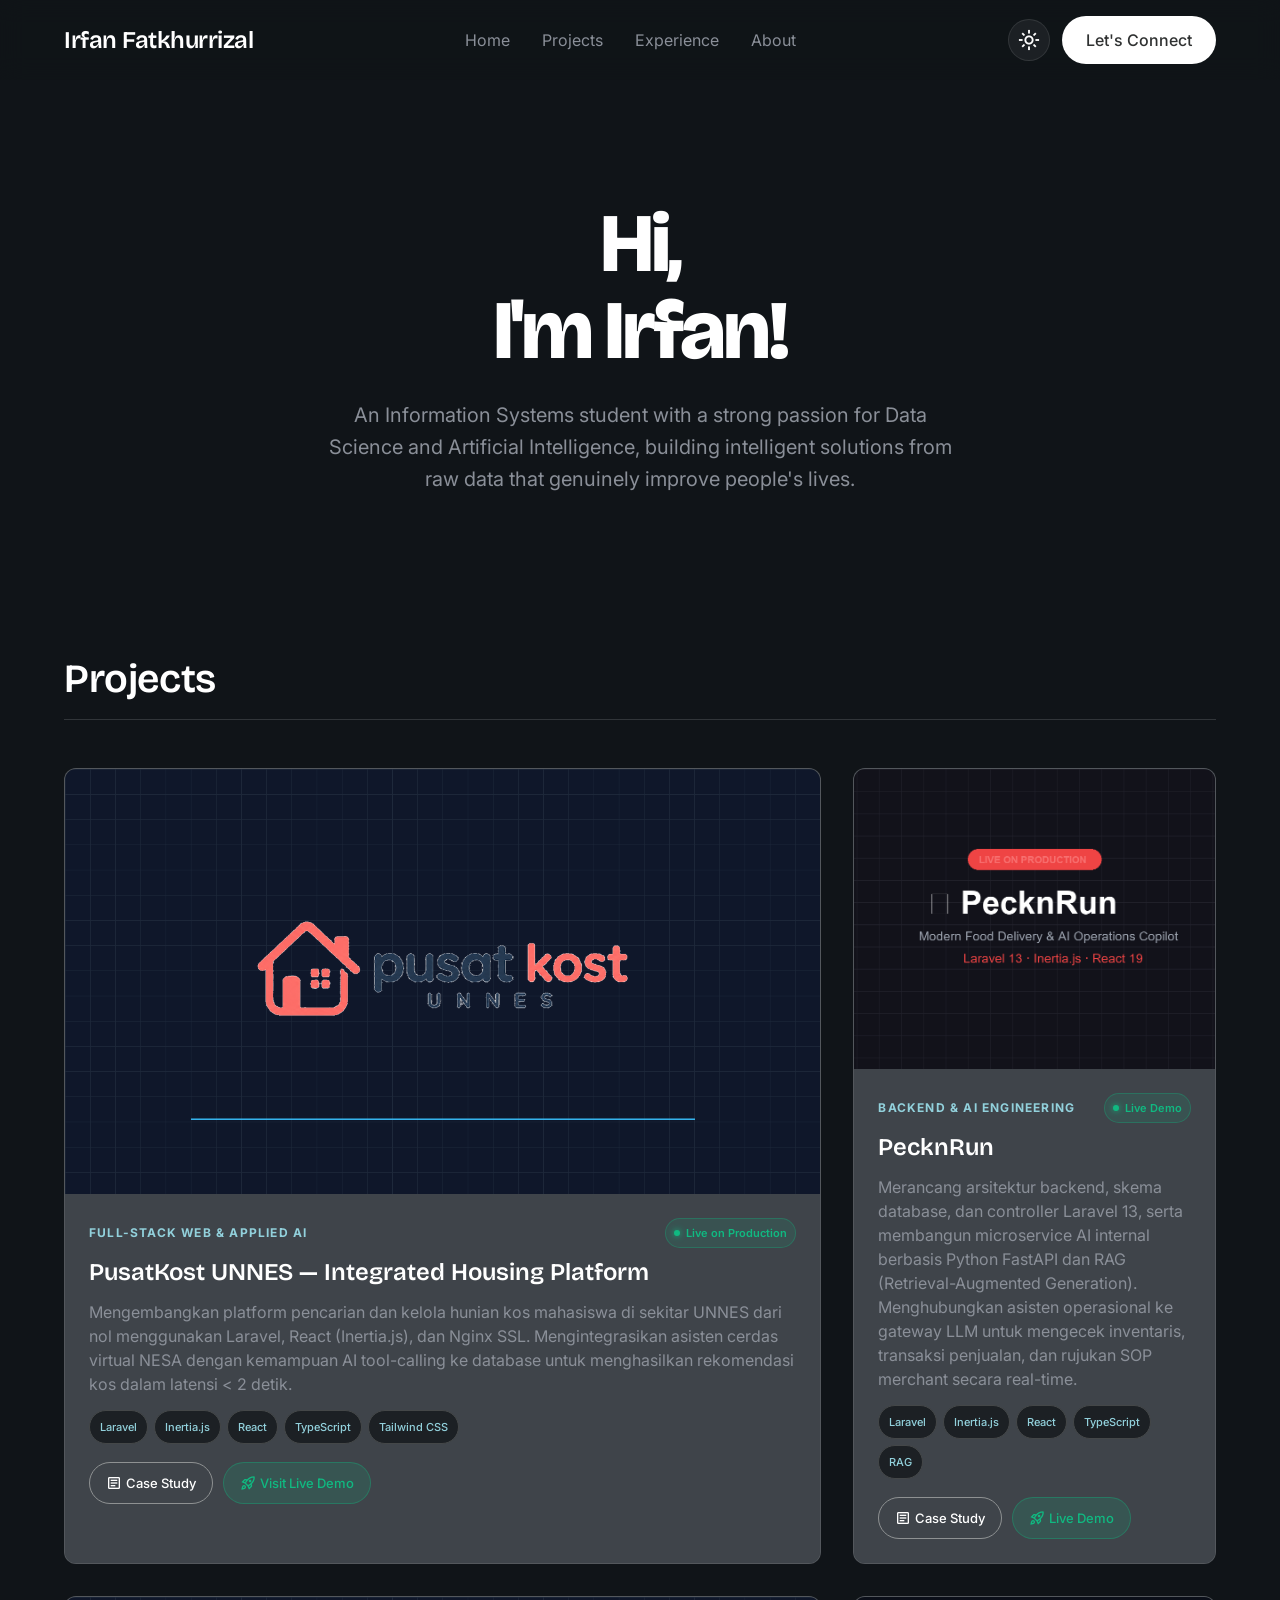
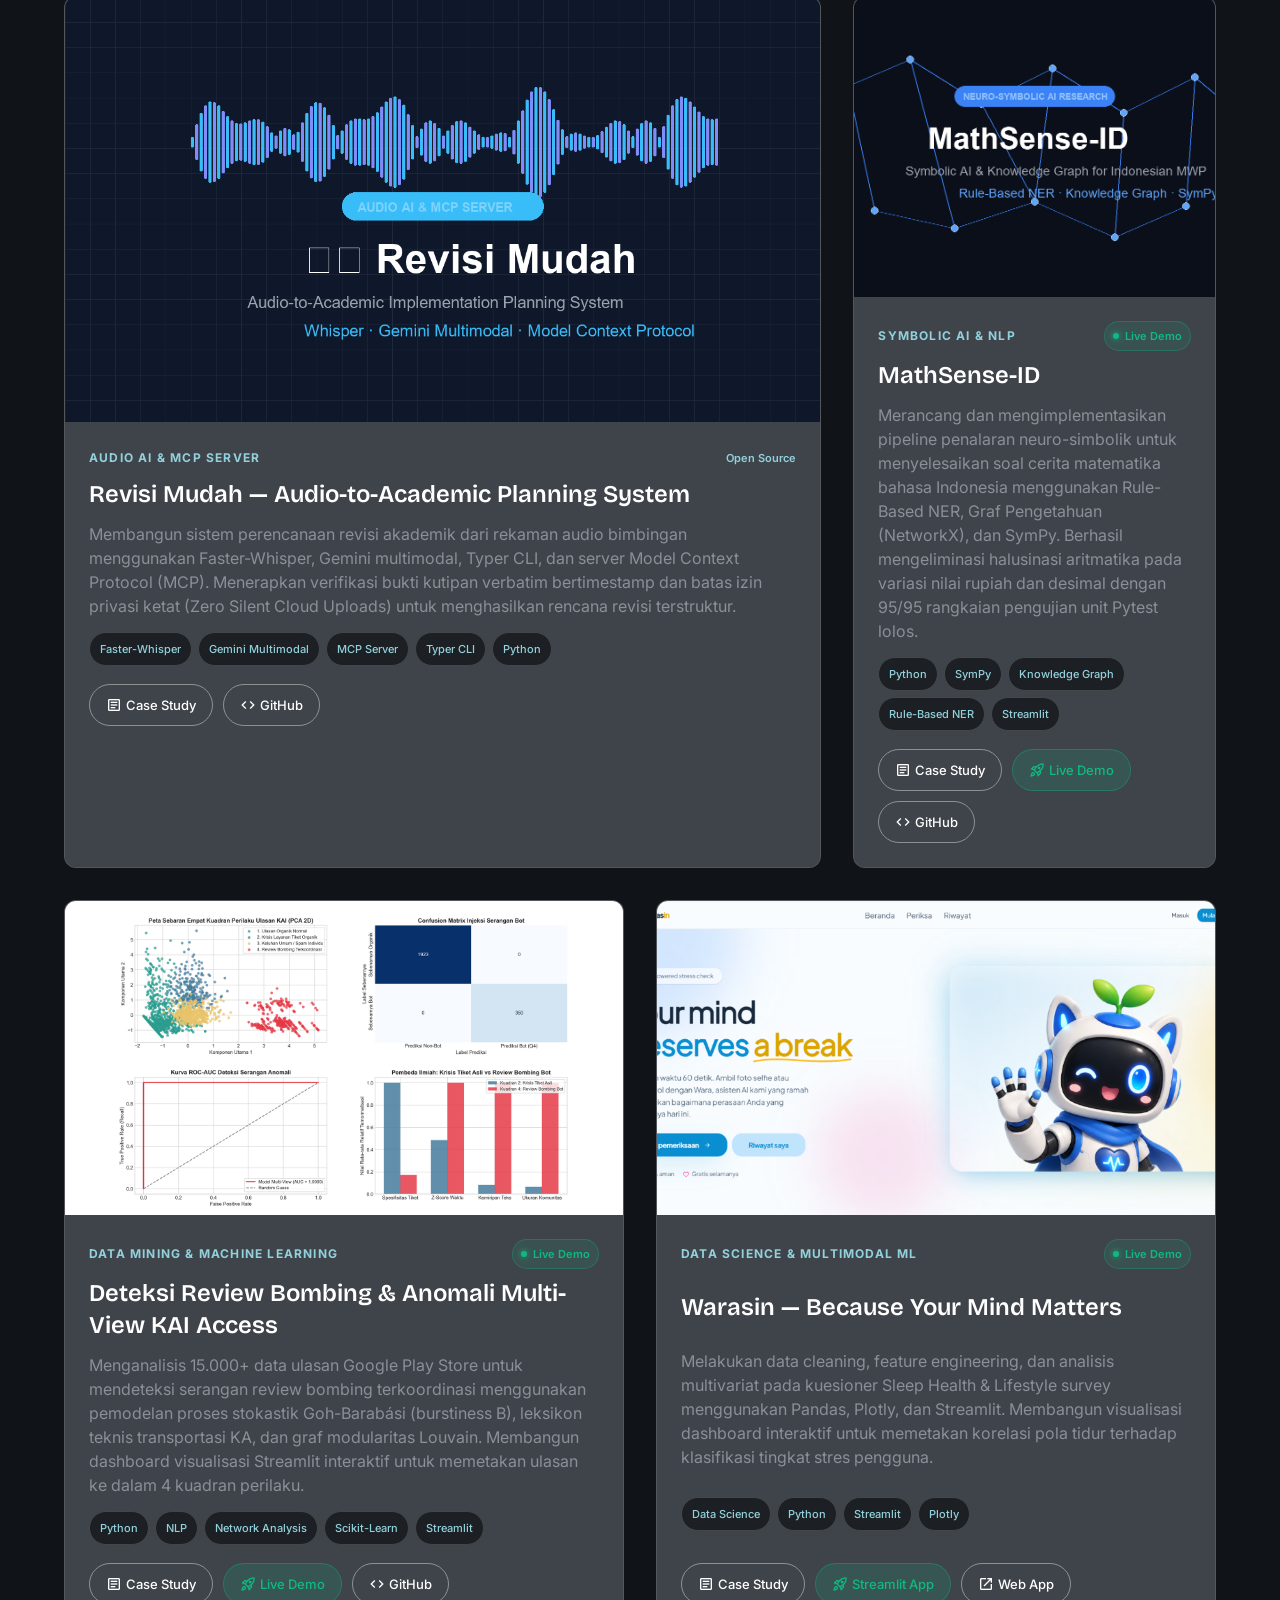
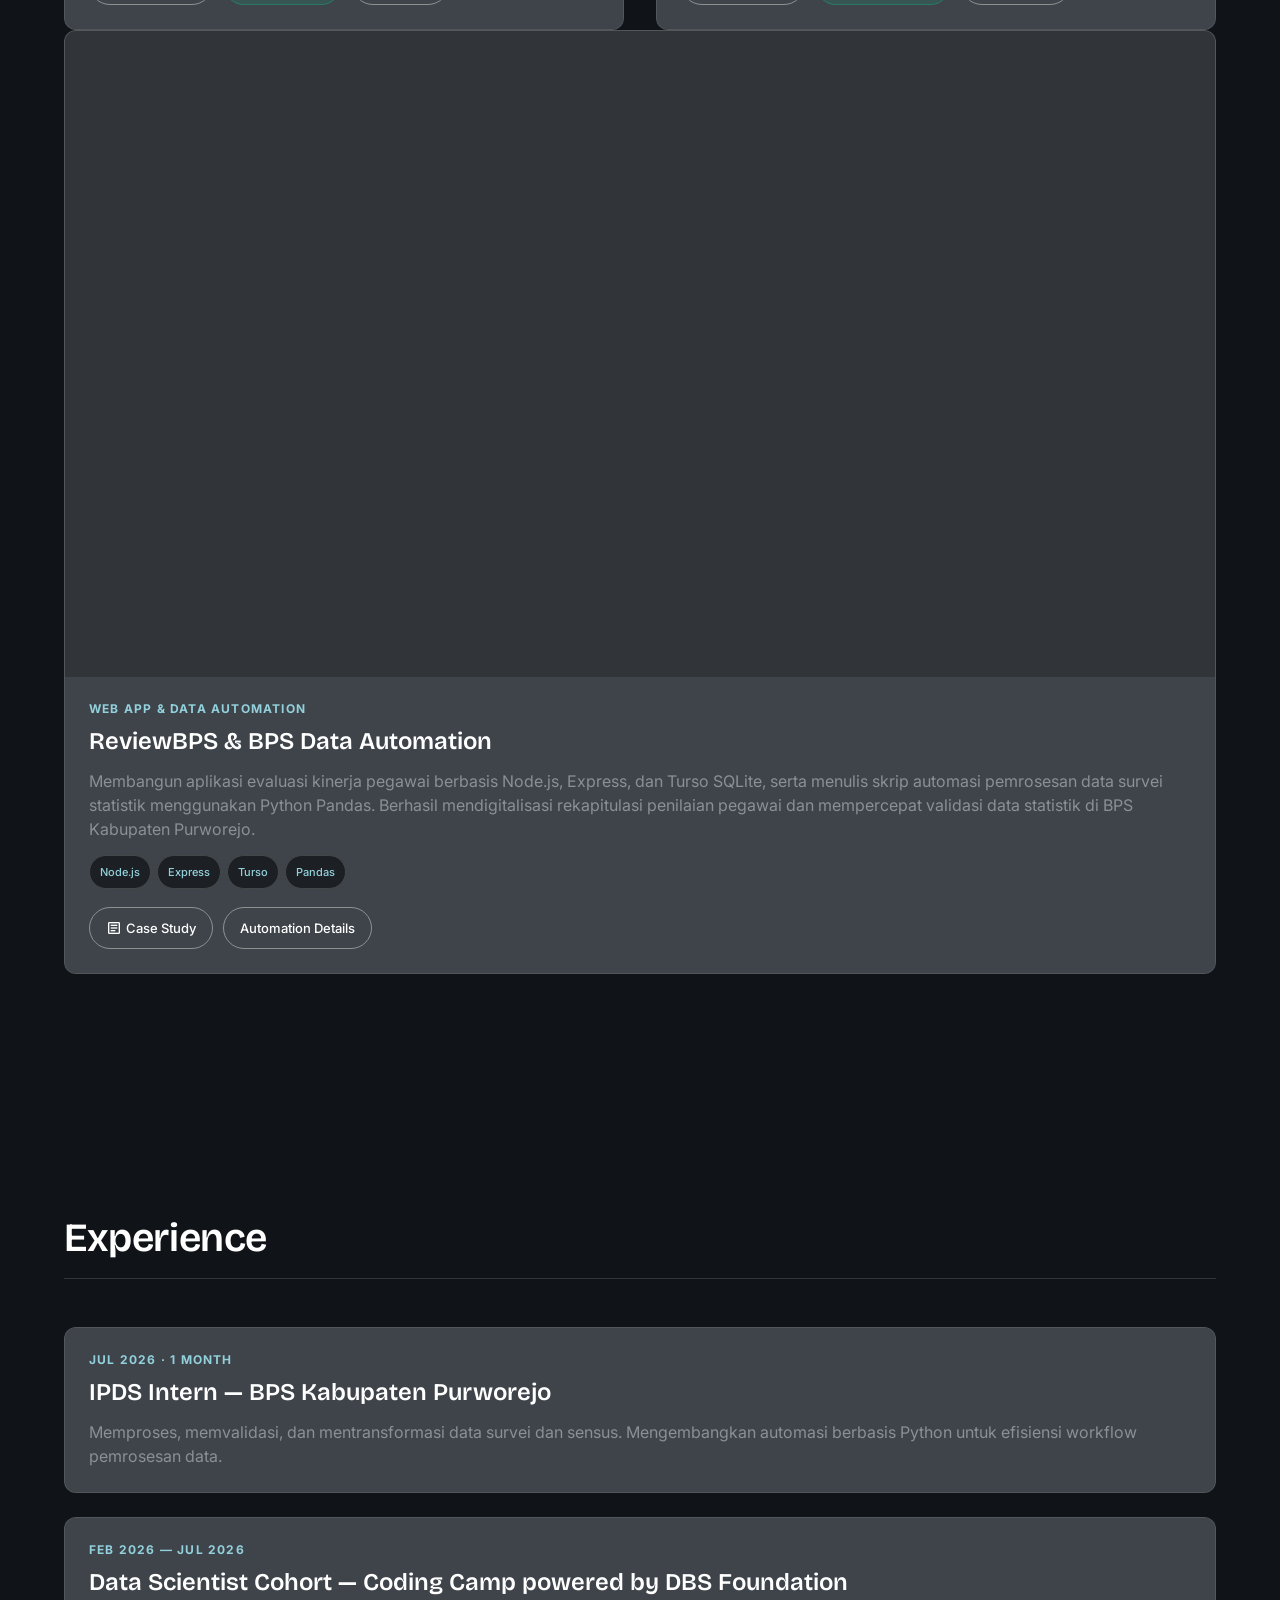
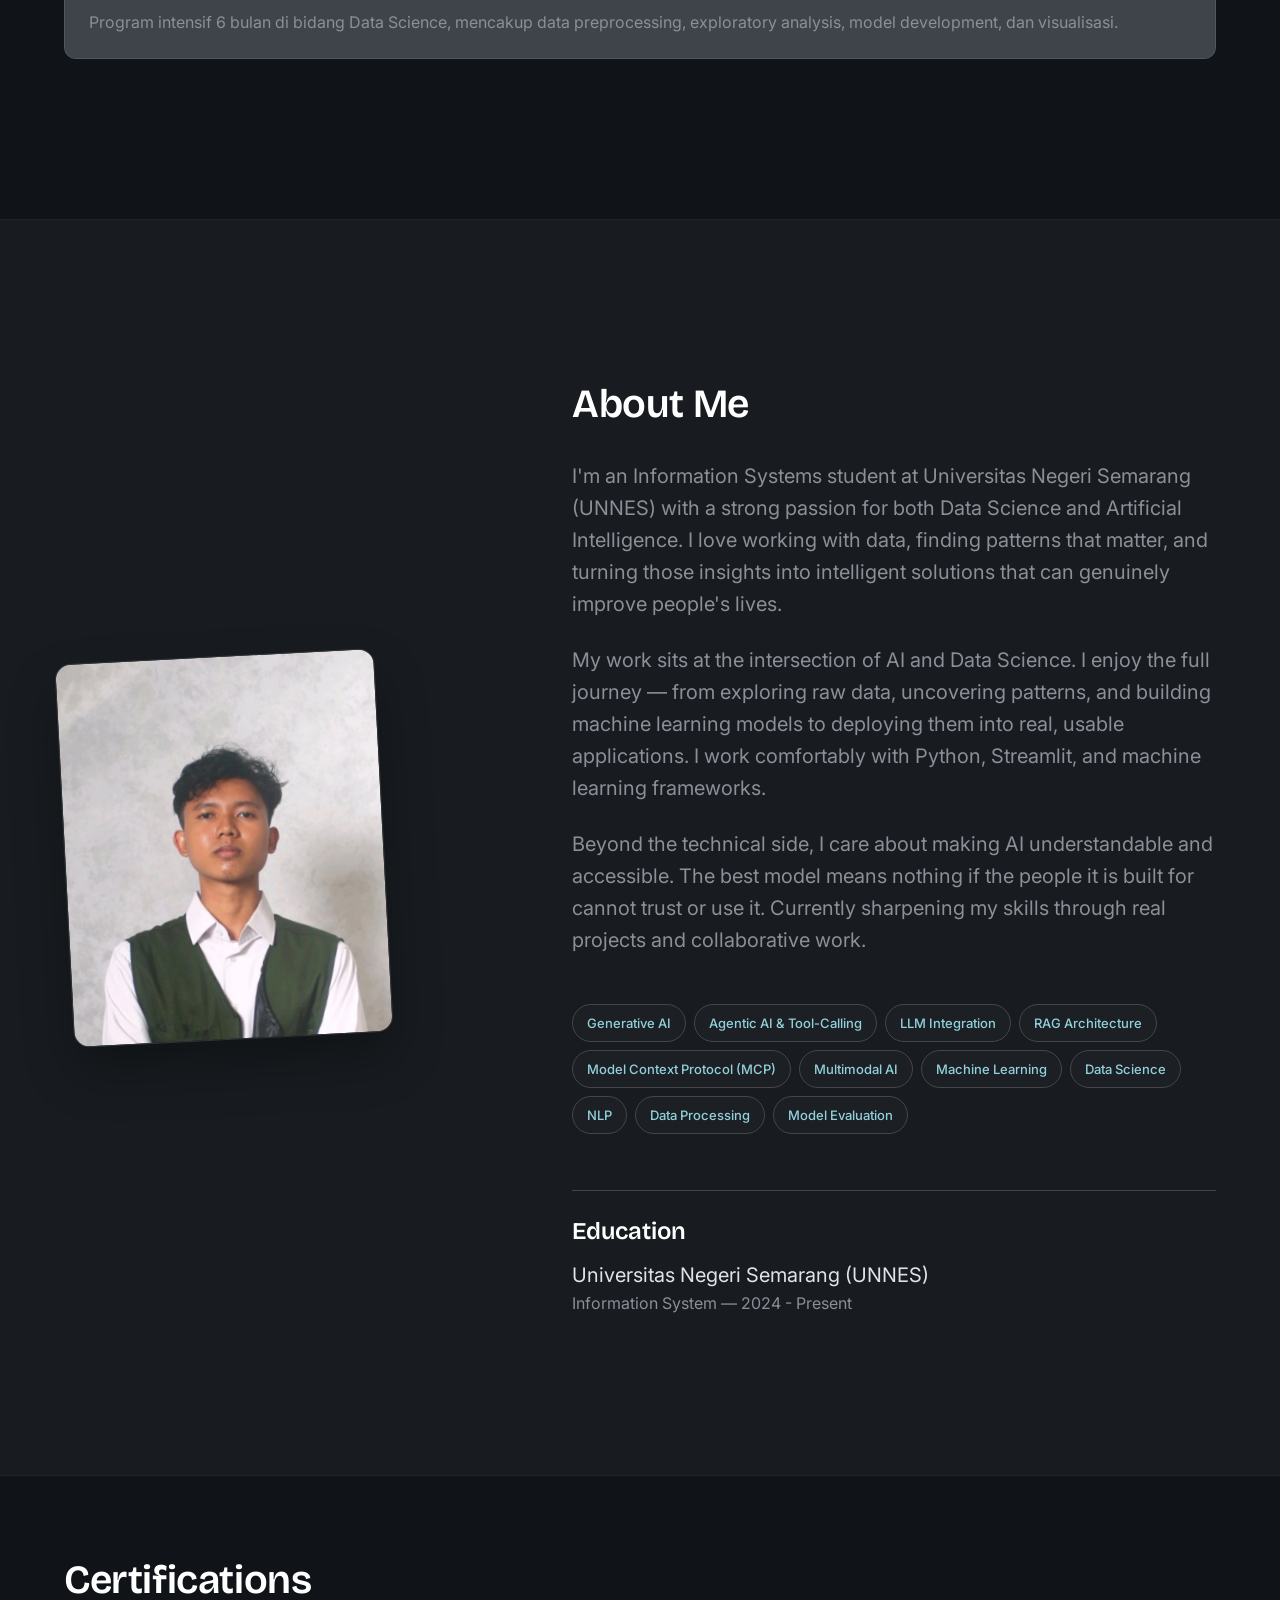
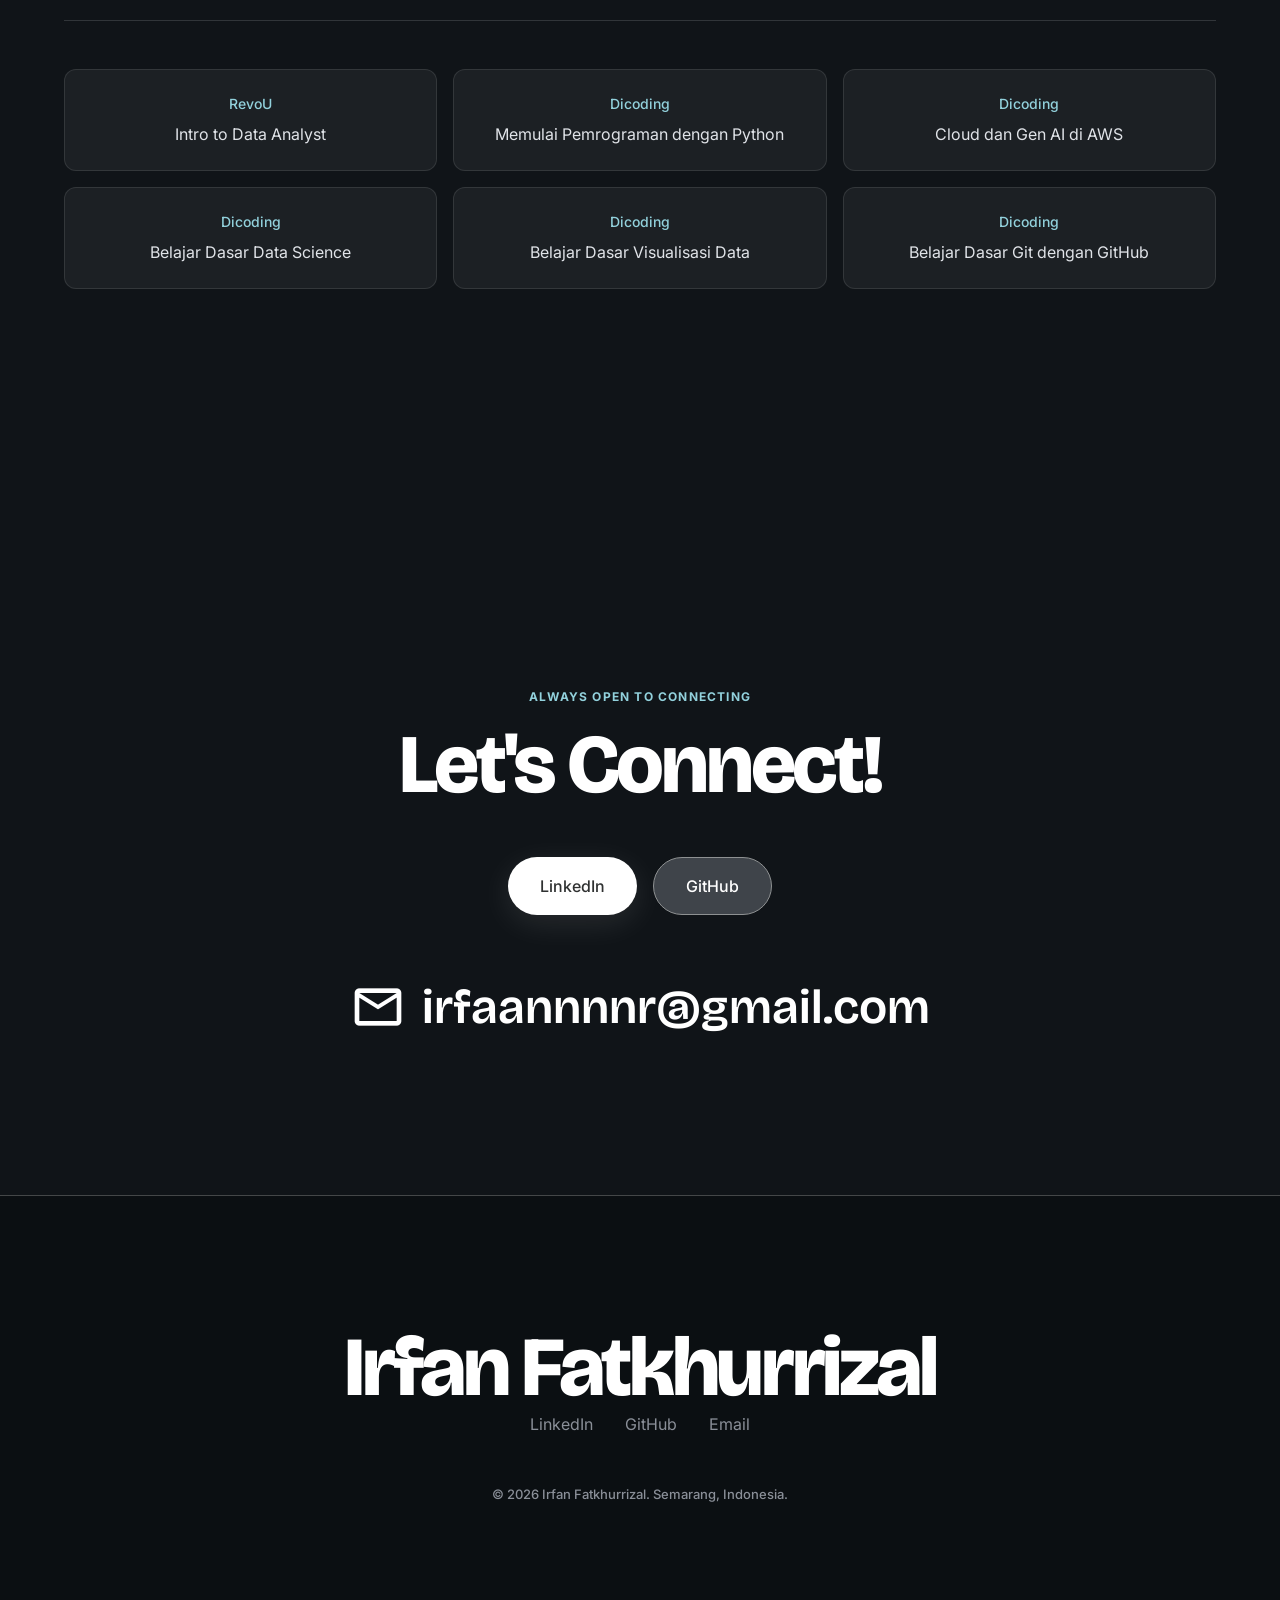
==== index.html @ 274e6ba7 "feat: add live links for KAI and Warasin, remove IEEE tag, and align descriptions to STAR contributi" ====
<!DOCTYPE html>
<html lang="en">
<head>
  <meta charset="utf-8"/>
  <meta name="viewport" content="width=device-width, initial-scale=1.0"/>
  <title>Irfan Fatkhurrizal — Data Science | AI | Machine Learning</title>
  <meta name="description" content="Irfan Fatkhurrizal — Information Systems student passionate about Data Science and AI. Building intelligent solutions that improve people's lives."/>
  <link rel="icon" type="image/jpeg" href="favicon.jpg"/>
  
  <!-- Preconnect & Parallel Font Loading -->
  <link rel="preconnect" href="https://fonts.googleapis.com"/>
  <link rel="preconnect" href="https://fonts.gstatic.com" crossorigin/>
  <link href="https://fonts.googleapis.com/css2?family=Bricolage+Grotesque:opsz,wght@12..96,200..800&family=Inter:wght@300;400;500;600;700&display=swap" rel="stylesheet"/>
  <link href="https://fonts.googleapis.com/css2?family=Material+Symbols+Outlined:wght,FILL@100..700,0..1&display=swap" rel="stylesheet"/>

  <!-- Open Graph & Social Preview -->
  <meta property="og:type" content="website"/>
  <meta property="og:title" content="Irfan Fatkhurrizal — Data Science | AI | Machine Learning"/>
  <meta property="og:description" content="Information Systems student passionate about Data Science and AI. Building intelligent solutions from raw data."/>
  <meta property="og:image" content="profile.jpg"/>

  <!-- Twitter Card -->
  <meta name="twitter:card" content="summary_large_image"/>
  <meta name="twitter:title" content="Irfan Fatkhurrizal — Data Science | AI | Machine Learning"/>
  <meta name="twitter:description" content="Information Systems student passionate about Data Science and AI. Building intelligent solutions from raw data."/>
  <meta name="twitter:image" content="profile.jpg"/>

  <link rel="stylesheet" href="style.css"/>
</head>
<body>

  <!-- Navigation -->
  <nav class="navbar" id="navbar">
    <div class="navbar__inner">
      <a class="navbar__logo" href="index.html">
        Irfan Fatkhurrizal
      </a>
      <div class="navbar__links">
        <a class="navbar__link active" href="index.html">Home</a>
        <a class="navbar__link" href="#projects">Projects</a>
        <a class="navbar__link" href="#experience">Experience</a>
        <a class="navbar__link" href="#about">About</a>
      </div>
      <div class="navbar__actions">
        <button class="theme-toggle" id="theme-toggle" aria-label="Toggle theme" title="Toggle theme">
          <span class="material-symbols-outlined theme-toggle__icon">light_mode</span>
        </button>
        <a class="navbar__cta" href="#contact">Let's Connect</a>
        <button class="navbar__mobile-toggle" aria-label="Open menu">
          <span class="material-symbols-outlined">menu</span>
        </button>
      </div>
    </div>
  </nav>

  <!-- Mobile Menu -->
  <div class="mobile-menu" id="mobile-menu">
    <button class="mobile-menu__close" aria-label="Close menu">
      <span class="material-symbols-outlined">close</span>
    </button>
    <a class="mobile-menu__link" href="index.html">Home</a>
    <a class="mobile-menu__link" href="#projects">Projects</a>
    <a class="mobile-menu__link" href="#experience">Experience</a>
    <a class="mobile-menu__link" href="#about">About</a>
    <a class="mobile-menu__link" href="#contact">Let's Connect</a>
    <div style="margin-top: 16px;">
      <button class="theme-toggle" aria-label="Toggle theme" title="Toggle theme">
        <span class="material-symbols-outlined theme-toggle__icon">light_mode</span>
      </button>
    </div>
  </div>

  <!-- Main Content -->
  <main>
    <!-- Hero Section -->
    <section class="hero container" id="hero">
      <h1 class="hero__title text-display-lg-mobile reveal" id="hero-title">
        Hi,<br/>I'm Irfan!
      </h1>
      <p class="hero__subtitle text-body-lg reveal reveal-delay-1">
        An Information Systems student with a strong passion for Data Science and Artificial Intelligence, building intelligent solutions from raw data that genuinely improve people's lives.
      </p>
    </section>

    <!-- Projects Grid -->
    <section class="case-studies container" id="projects">
      <h2 class="case-studies__heading text-headline-md reveal">Projects</h2>
      <div class="case-studies__grid">

        <!-- 1. PusatKost UNNES -->
        <div class="project-card card--span-8 reveal reveal-delay-1" id="card-pusatkost">
          <a href="project-pusatkost.html" class="project-card__image-wrapper project-card__image-wrapper--16x9" style="display: block;">
            <div class="project-card__image" style="background-image: url('pusatkost-banner.png'); background-position: center;"></div>
          </a>
          <div class="project-card__content">
            <div>
              <div style="display: flex; align-items: center; justify-content: space-between; flex-wrap: wrap; margin-bottom: 8px;">
                <span class="project-card__category text-label-caps" style="margin-bottom: 0;">Full-Stack Web &amp; Applied AI</span>
                <span class="live-badge"><span class="live-badge__dot"></span> Live on Production</span>
              </div>
              <h3 class="project-card__title text-headline-sm">
                <a href="project-pusatkost.html" style="color: inherit; text-decoration: none;">PusatKost UNNES — Integrated Housing Platform</a>
              </h3>
              <p class="project-card__desc text-body-md">
                Mengembangkan platform pencarian dan kelola hunian kos mahasiswa di sekitar UNNES dari nol menggunakan Laravel, React (Inertia.js), dan Nginx SSL. Mengintegrasikan asisten cerdas virtual NESA dengan kemampuan AI tool-calling ke database untuk menghasilkan rekomendasi kos dalam latensi &lt; 2 detik.
              </p>
              <div class="project-tags">
                <span class="project-tag">Laravel</span>
                <span class="project-tag">Inertia.js</span>
                <span class="project-tag">React</span>
                <span class="project-tag">TypeScript</span>
                <span class="project-tag">Tailwind CSS</span>
              </div>
              <div class="project-actions">
                <a href="project-pusatkost.html" class="btn btn--outline btn--sm">
                  <span class="material-symbols-outlined" style="font-size: 16px; margin-right: 4px;">article</span>
                  Case Study
                </a>
                <a href="https://pusatkostunnes.my.id" target="_blank" rel="noopener noreferrer" class="btn btn--live btn--sm">
                  <span class="material-symbols-outlined" style="font-size: 16px; margin-right: 4px;">rocket_launch</span>
                  Visit Live Demo
                </a>
              </div>
            </div>
          </div>
        </div>

        <!-- 2. PecknRun -->
        <div class="project-card card--span-4 reveal reveal-delay-2" id="card-pecknrun">
          <a href="project-pecknrun.html" class="project-card__image-wrapper project-card__image-wrapper--4x5" style="display: block;">
            <div class="project-card__image" style="background-image: url('pecknrun-banner.png'); background-position: center;"></div>
          </a>
          <div class="project-card__content">
            <div>
              <div style="display: flex; align-items: center; justify-content: space-between; flex-wrap: wrap; margin-bottom: 8px;">
                <span class="project-card__category text-label-caps" style="margin-bottom: 0;">Backend &amp; AI Engineering</span>
                <span class="live-badge"><span class="live-badge__dot"></span> Live Demo</span>
              </div>
              <h3 class="project-card__title text-headline-sm">
                <a href="project-pecknrun.html" style="color: inherit; text-decoration: none;">PecknRun</a>
              </h3>
              <p class="project-card__desc text-body-md">
                Merancang arsitektur backend, skema database, dan controller Laravel 13, serta membangun microservice AI internal berbasis Python FastAPI dan RAG (Retrieval-Augmented Generation). Menghubungkan asisten operasional ke gateway LLM untuk mengecek inventaris, transaksi penjualan, dan rujukan SOP merchant secara real-time.
              </p>
              <div class="project-tags">
                <span class="project-tag">Laravel</span>
                <span class="project-tag">Inertia.js</span>
                <span class="project-tag">React</span>
                <span class="project-tag">TypeScript</span>
                <span class="project-tag">RAG</span>
              </div>
              <div class="project-actions">
                <a href="project-pecknrun.html" class="btn btn--outline btn--sm">
                  <span class="material-symbols-outlined" style="font-size: 16px; margin-right: 4px;">article</span>
                  Case Study
                </a>
                <a href="https://demopecknrun.web.id" target="_blank" rel="noopener noreferrer" class="btn btn--live btn--sm">
                  <span class="material-symbols-outlined" style="font-size: 16px; margin-right: 4px;">rocket_launch</span>
                  Live Demo
                </a>
              </div>
            </div>
          </div>
        </div>

        <!-- 3. Revisi Mudah -->
        <div class="project-card card--span-8 reveal reveal-delay-1" id="card-revisimudah">
          <a href="project-revisimudah.html" class="project-card__image-wrapper project-card__image-wrapper--16x9" style="display: block;">
            <div class="project-card__image" style="background-image: url('revisimudah-banner.png'); background-position: center;"></div>
          </a>
          <div class="project-card__content">
            <div>
              <div style="display: flex; align-items: center; justify-content: space-between; flex-wrap: wrap; margin-bottom: 8px;">
                <span class="project-card__category text-label-caps" style="margin-bottom: 0;">Audio AI &amp; MCP Server</span>
                <span style="font-size: 11px; font-weight: 600; color: var(--secondary);">Open Source</span>
              </div>
              <h3 class="project-card__title text-headline-sm">
                <a href="project-revisimudah.html" style="color: inherit; text-decoration: none;">Revisi Mudah — Audio-to-Academic Planning System</a>
              </h3>
              <p class="project-card__desc text-body-md">
                Membangun sistem perencanaan revisi akademik dari rekaman audio bimbingan menggunakan Faster-Whisper, Gemini multimodal, Typer CLI, dan server Model Context Protocol (MCP). Menerapkan verifikasi bukti kutipan verbatim bertimestamp dan batas izin privasi ketat (Zero Silent Cloud Uploads) untuk menghasilkan rencana revisi terstruktur.
              </p>
              <div class="project-tags">
                <span class="project-tag">Faster-Whisper</span>
                <span class="project-tag">Gemini Multimodal</span>
                <span class="project-tag">MCP Server</span>
                <span class="project-tag">Typer CLI</span>
                <span class="project-tag">Python</span>
              </div>
              <div class="project-actions">
                <a href="project-revisimudah.html" class="btn btn--outline btn--sm">
                  <span class="material-symbols-outlined" style="font-size: 16px; margin-right: 4px;">article</span>
                  Case Study
                </a>
                <a href="https://github.com/farformbath/revisi-mudah" target="_blank" rel="noopener noreferrer" class="btn btn--outline btn--sm">
                  <span class="material-symbols-outlined" style="font-size: 16px; margin-right: 4px;">code</span>
                  GitHub
                </a>
              </div>
            </div>
          </div>
        </div>

        <!-- 4. MathSense-ID -->
        <div class="project-card card--span-4 reveal reveal-delay-2" id="card-mathsense">
          <a href="project-mathsense.html" class="project-card__image-wrapper project-card__image-wrapper--4x5" style="display: block;">
            <div class="project-card__image" style="background-image: url('mathsense-banner.png'); background-position: center;"></div>
          </a>
          <div class="project-card__content">
            <div>
              <div style="display: flex; align-items: center; justify-content: space-between; flex-wrap: wrap; margin-bottom: 8px;">
                <span class="project-card__category text-label-caps" style="margin-bottom: 0;">Symbolic AI &amp; NLP</span>
                <span class="live-badge"><span class="live-badge__dot"></span> Live Demo</span>
              </div>
              <h3 class="project-card__title text-headline-sm">
                <a href="project-mathsense.html" style="color: inherit; text-decoration: none;">MathSense-ID</a>
              </h3>
              <p class="project-card__desc text-body-md">
                Merancang dan mengimplementasikan pipeline penalaran neuro-simbolik untuk menyelesaikan soal cerita matematika bahasa Indonesia menggunakan Rule-Based NER, Graf Pengetahuan (NetworkX), dan SymPy. Berhasil mengeliminasi halusinasi aritmatika pada variasi nilai rupiah dan desimal dengan 95/95 rangkaian pengujian unit Pytest lolos.
              </p>
              <div class="project-tags">
                <span class="project-tag">Python</span>
                <span class="project-tag">SymPy</span>
                <span class="project-tag">Knowledge Graph</span>
                <span class="project-tag">Rule-Based NER</span>
                <span class="project-tag">Streamlit</span>
              </div>
              <div class="project-actions">
                <a href="project-mathsense.html" class="btn btn--outline btn--sm">
                  <span class="material-symbols-outlined" style="font-size: 16px; margin-right: 4px;">article</span>
                  Case Study
                </a>
                <a href="https://mathsenseid-solver.streamlit.app/" target="_blank" rel="noopener noreferrer" class="btn btn--live btn--sm">
                  <span class="material-symbols-outlined" style="font-size: 16px; margin-right: 4px;">rocket_launch</span>
                  Live Demo
                </a>
                <a href="https://github.com/farformbath/mathsense-id-dashboard" target="_blank" rel="noopener noreferrer" class="btn btn--outline btn--sm">
                  <span class="material-symbols-outlined" style="font-size: 16px; margin-right: 4px;">code</span>
                  GitHub
                </a>
              </div>
            </div>
          </div>
        </div>

        <!-- 5. Review Bombing KAI Access -->
        <div class="project-card card--span-6 reveal reveal-delay-1" id="card-kai">
          <a href="project-kai-reviewbombing.html" class="project-card__image-wrapper project-card__image-wrapper--video" style="display: block;">
            <div class="project-card__image" style="background-image: url('kai-reviewbombing-opt.png'); background-position: center;"></div>
          </a>
          <div class="project-card__content">
            <div>
              <div style="display: flex; align-items: center; justify-content: space-between; flex-wrap: wrap; margin-bottom: 8px;">
                <span class="project-card__category text-label-caps" style="margin-bottom: 0;">Data Mining &amp; Machine Learning</span>
                <span class="live-badge"><span class="live-badge__dot"></span> Live Demo</span>
              </div>
              <h3 class="project-card__title text-headline-sm">
                <a href="project-kai-reviewbombing.html" style="color: inherit; text-decoration: none;">Deteksi Review Bombing &amp; Anomali Multi-View KAI Access</a>
              </h3>
              <p class="project-card__desc text-body-md">
                Menganalisis 15.000+ data ulasan Google Play Store untuk mendeteksi serangan review bombing terkoordinasi menggunakan pemodelan proses stokastik Goh-Barabási (burstiness B), leksikon teknis transportasi KA, dan graf modularitas Louvain. Membangun dashboard visualisasi Streamlit interaktif untuk memetakan ulasan ke dalam 4 kuadran perilaku.
              </p>
              <div class="project-tags">
                <span class="project-tag">Python</span>
                <span class="project-tag">NLP</span>
                <span class="project-tag">Network Analysis</span>
                <span class="project-tag">Scikit-Learn</span>
                <span class="project-tag">Streamlit</span>
              </div>
              <div class="project-actions">
                <a href="project-kai-reviewbombing.html" class="btn btn--outline btn--sm">
                  <span class="material-symbols-outlined" style="font-size: 16px; margin-right: 4px;">article</span>
                  Case Study
                </a>
                <a href="https://kai-reviewbombing-dashboard.streamlit.app/" target="_blank" rel="noopener noreferrer" class="btn btn--live btn--sm">
                  <span class="material-symbols-outlined" style="font-size: 16px; margin-right: 4px;">rocket_launch</span>
                  Live Demo
                </a>
                <a href="https://github.com/farformbath/kai-reviewbombing-dashboard" target="_blank" rel="noopener noreferrer" class="btn btn--outline btn--sm">
                  <span class="material-symbols-outlined" style="font-size: 16px; margin-right: 4px;">code</span>
                  GitHub
                </a>
              </div>
            </div>
          </div>
        </div>

        <!-- 5. Warasin -->
        <div class="project-card card--span-6 reveal reveal-delay-1" id="card-warasin">
          <a href="project-warasin.html" class="project-card__image-wrapper project-card__image-wrapper--video" style="display: block;">
            <div class="project-card__image" style="background-image: url('warasin.png')"></div>
          </a>
          <div class="project-card__content">
              <div style="display: flex; align-items: center; justify-content: space-between; flex-wrap: wrap; margin-bottom: 8px;">
                <span class="project-card__category text-label-caps" style="margin-bottom: 0;">Data Science &amp; Multimodal ML</span>
                <span class="live-badge"><span class="live-badge__dot"></span> Live Demo</span>
              </div>
              <h3 class="project-card__title text-headline-sm">
                <a href="project-warasin.html" style="color: inherit; text-decoration: none;">Warasin — Because Your Mind Matters</a>
              </h3>
              <p class="project-card__desc text-body-md">
                Melakukan data cleaning, feature engineering, dan analisis multivariat pada kuesioner Sleep Health &amp; Lifestyle survey menggunakan Pandas, Plotly, dan Streamlit. Membangun visualisasi dashboard interaktif untuk memetakan korelasi pola tidur terhadap klasifikasi tingkat stres pengguna.
              </p>
              <div class="project-tags">
                <span class="project-tag">Data Science</span>
                <span class="project-tag">Python</span>
                <span class="project-tag">Streamlit</span>
                <span class="project-tag">Plotly</span>
              </div>
              <div class="project-actions">
                <a href="project-warasin.html" class="btn btn--outline btn--sm">
                  <span class="material-symbols-outlined" style="font-size: 16px; margin-right: 4px;">article</span>
                  Case Study
                </a>
                <a href="https://warasin-dashboard.streamlit.app/" target="_blank" rel="noopener noreferrer" class="btn btn--live btn--sm">
                  <span class="material-symbols-outlined" style="font-size: 16px; margin-right: 4px;">rocket_launch</span>
                  Streamlit App
                </a>
                <a href="https://warasin.vercel.app/" target="_blank" rel="noopener noreferrer" class="btn btn--outline btn--sm">
                  <span class="material-symbols-outlined" style="font-size: 16px; margin-right: 4px;">open_in_new</span>
                  Web App
                </a>
              </div>
            </div>
          </div>
        </div>

        <!-- 6. ReviewBPS & BPS Automation -->
        <div class="project-card card--span-12 reveal reveal-delay-2" id="card-reviewbps">
          <a href="project-reviewbps.html" class="project-card__image-wrapper project-card__image-wrapper--video" style="display: block;">
            <div class="project-card__image" style="background-image: url('https://lh3.googleusercontent.com/aida-public/[base64]')"></div>
          </a>
          <div class="project-card__content">
            <div>
              <span class="project-card__category text-label-caps">Web App &amp; Data Automation</span>
              <h3 class="project-card__title text-headline-sm">
                <a href="project-reviewbps.html" style="color: inherit; text-decoration: none;">ReviewBPS &amp; BPS Data Automation</a>
              </h3>
              <p class="project-card__desc text-body-md">
                Membangun aplikasi evaluasi kinerja pegawai berbasis Node.js, Express, dan Turso SQLite, serta menulis skrip automasi pemrosesan data survei statistik menggunakan Python Pandas. Berhasil mendigitalisasi rekapitulasi penilaian pegawai dan mempercepat validasi data statistik di BPS Kabupaten Purworejo.
              </p>
              <div class="project-tags">
                <span class="project-tag">Node.js</span>
                <span class="project-tag">Express</span>
                <span class="project-tag">Turso</span>
                <span class="project-tag">Pandas</span>
              </div>
              <div class="project-actions">
                <a href="project-reviewbps.html" class="btn btn--outline btn--sm">
                  <span class="material-symbols-outlined" style="font-size: 16px; margin-right: 4px;">article</span>
                  Case Study
                </a>
                <a href="project-bps-automation.html" class="btn btn--outline btn--sm">
                  Automation Details
                </a>
              </div>
            </div>
          </div>
        </div>


      </div>
    </section>

    <!-- Experience Section -->
    <section class="case-studies container" id="experience" style="padding-top: 80px;">
      <h2 class="case-studies__heading text-headline-md reveal">Experience</h2>
      <div class="case-studies__grid" style="grid-template-columns: 1fr; gap: 24px;">

        <!-- BPS Intern -->
        <div class="project-card reveal" style="flex-direction: row; cursor: default;">
          <div class="project-card__content" style="width: 100%;">
            <div>
              <span class="project-card__category text-label-caps">Jul 2026 · 1 month</span>
              <h3 class="project-card__title text-headline-sm">IPDS Intern — BPS Kabupaten Purworejo</h3>
              <p class="project-card__desc text-body-md">Memproses, memvalidasi, dan mentransformasi data survei dan sensus. Mengembangkan automasi berbasis Python untuk efisiensi workflow pemrosesan data.</p>
            </div>
          </div>
        </div>

        <!-- Coding Camp -->
        <div class="project-card reveal reveal-delay-1" style="flex-direction: row; cursor: default;">
          <div class="project-card__content" style="width: 100%;">
            <div>
              <span class="project-card__category text-label-caps">Feb 2026 — Jul 2026</span>
              <h3 class="project-card__title text-headline-sm">Data Scientist Cohort — Coding Camp powered by DBS Foundation</h3>
              <p class="project-card__desc text-body-md">Program intensif 6 bulan di bidang Data Science, mencakup data preprocessing, exploratory analysis, model development, dan visualisasi.</p>
            </div>
          </div>
        </div>
      </div>
    </section>

    <!-- About Me Section -->
    <section class="about" id="about">
      <div class="container">
        <div class="about__grid">
          <div class="about__photo-wrapper reveal">
            <div class="about__photo-frame">
              <img class="about__photo" alt="Irfan Fatkhurrizal" src="profile.jpg"/>
            </div>
          </div>
          <div class="about__content reveal reveal-delay-1">
            <h2 class="about__title text-headline-md">About Me</h2>
            <p class="about__text text-body-lg">
              I'm an Information Systems student at Universitas Negeri Semarang (UNNES) with a strong passion for both Data Science and Artificial Intelligence. I love working with data, finding patterns that matter, and turning those insights into intelligent solutions that can genuinely improve people's lives.
            </p>
            <p class="about__text text-body-lg">
              My work sits at the intersection of AI and Data Science. I enjoy the full journey — from exploring raw data, uncovering patterns, and building machine learning models to deploying them into real, usable applications. I work comfortably with Python, Streamlit, and machine learning frameworks.
            </p>
            <p class="about__text text-body-lg">
              Beyond the technical side, I care about making AI understandable and accessible. The best model means nothing if the people it is built for cannot trust or use it. Currently sharpening my skills through real projects and collaborative work.
            </p>

            <!-- Skills Section -->
            <div style="margin-top: 24px;">
              <div style="display: flex; flex-wrap: wrap; gap: 8px;">
                <span class="project-tag" style="font-size: 13px; padding: 6px 14px;">Generative AI</span>
                <span class="project-tag" style="font-size: 13px; padding: 6px 14px;">Agentic AI &amp; Tool-Calling</span>
                <span class="project-tag" style="font-size: 13px; padding: 6px 14px;">LLM Integration</span>
                <span class="project-tag" style="font-size: 13px; padding: 6px 14px;">RAG Architecture</span>
                <span class="project-tag" style="font-size: 13px; padding: 6px 14px;">Model Context Protocol (MCP)</span>
                <span class="project-tag" style="font-size: 13px; padding: 6px 14px;">Multimodal AI</span>
                <span class="project-tag" style="font-size: 13px; padding: 6px 14px;">Machine Learning</span>
                <span class="project-tag" style="font-size: 13px; padding: 6px 14px;">Data Science</span>
                <span class="project-tag" style="font-size: 13px; padding: 6px 14px;">NLP</span>
                <span class="project-tag" style="font-size: 13px; padding: 6px 14px;">Data Processing</span>
                <span class="project-tag" style="font-size: 13px; padding: 6px 14px;">Model Evaluation</span>
              </div>
            </div>

            <!-- Education -->
            <div style="margin-top: 32px; padding-top: 24px; border-top: 1px solid var(--outline-variant);">
              <h3 class="text-headline-sm" style="color: var(--primary); margin-bottom: 12px;">Education</h3>
              <p class="text-body-lg" style="color: var(--on-surface);">Universitas Negeri Semarang (UNNES)</p>
              <p class="text-body-md" style="color: var(--text-muted);">Information System — 2024 - Present</p>
            </div>
          </div>
        </div>
      </div>
    </section>

    <!-- Certifications Section -->
    <section class="case-studies container" id="certifications" style="padding-top: 80px; padding-bottom: 80px;">
      <h2 class="case-studies__heading text-headline-md reveal">Certifications</h2>
      <div style="display: grid; grid-template-columns: repeat(auto-fill, minmax(280px, 1fr)); gap: 16px;">
        <div class="metric reveal">
          <span class="metric__label text-mono-label" style="color: var(--secondary); margin-bottom: 8px; display: block;">RevoU</span>
          <span class="text-body-md" style="color: var(--on-surface);">Intro to Data Analyst</span>
        </div>
        <div class="metric reveal reveal-delay-1">
          <span class="metric__label text-mono-label" style="color: var(--secondary); margin-bottom: 8px; display: block;">Dicoding</span>
          <span class="text-body-md" style="color: var(--on-surface);">Memulai Pemrograman dengan Python</span>
        </div>
        <div class="metric reveal reveal-delay-2">
          <span class="metric__label text-mono-label" style="color: var(--secondary); margin-bottom: 8px; display: block;">Dicoding</span>
          <span class="text-body-md" style="color: var(--on-surface);">Cloud dan Gen AI di AWS</span>
        </div>
        <div class="metric reveal reveal-delay-3">
          <span class="metric__label text-mono-label" style="color: var(--secondary); margin-bottom: 8px; display: block;">Dicoding</span>
          <span class="text-body-md" style="color: var(--on-surface);">Belajar Dasar Data Science</span>
        </div>
        <div class="metric reveal reveal-delay-4">
          <span class="metric__label text-mono-label" style="color: var(--secondary); margin-bottom: 8px; display: block;">Dicoding</span>
          <span class="text-body-md" style="color: var(--on-surface);">Belajar Dasar Visualisasi Data</span>
        </div>
        <div class="metric reveal">
          <span class="metric__label text-mono-label" style="color: var(--secondary); margin-bottom: 8px; display: block;">Dicoding</span>
          <span class="text-body-md" style="color: var(--on-surface);">Belajar Dasar Git dengan GitHub</span>
        </div>
      </div>
    </section>

    <!-- Connect / Contact Section -->
    <section class="connect container" id="contact">
      <span class="connect__eyebrow text-label-caps reveal">Always open to connecting</span>
      <h2 class="connect__title text-display-lg-mobile reveal reveal-delay-1">Let's Connect!</h2>
      <div class="connect__buttons reveal reveal-delay-2">
        <a class="btn btn--primary" href="https://www.linkedin.com/in/irfan-fatkhurrizal-444149339/" target="_blank" rel="noopener noreferrer">LinkedIn</a>
        <a class="btn btn--outline" href="https://github.com/farformbath" target="_blank" rel="noopener noreferrer">GitHub</a>
      </div>
      <a class="connect__email reveal reveal-delay-3" href="mailto:irfaannnnr@gmail.com">
        <span class="material-symbols-outlined connect__email-icon">mail</span>
        irfaannnnr@gmail.com
      </a>
    </section>
  </main>

  <!-- Footer -->
  <footer class="footer" id="footer">
    <div class="footer__inner">
      <div class="footer__brand">Irfan Fatkhurrizal</div>
      <div class="footer__social">
        <a class="footer__social-link" href="https://www.linkedin.com/in/irfan-fatkhurrizal-444149339/" target="_blank" rel="noopener noreferrer">LinkedIn</a>
        <a class="footer__social-link" href="https://github.com/farformbath" target="_blank" rel="noopener noreferrer">GitHub</a>
        <a class="footer__social-link" href="mailto:irfaannnnr@gmail.com">Email</a>
      </div>
      <div class="footer__copyright text-mono-label">
        © 2026 Irfan Fatkhurrizal. Semarang, Indonesia.
      </div>
    </div>
  </footer>

  <script src="main.js"></script>
</body>
</html>
---- style.css ----
/* ======================================================
   MINIMALIST PORTFOLIO — Design System & Styles
   Based on Stitch "Architectural Minimalist" design
   ====================================================== */

/* ── CSS Custom Properties (Design Tokens) ───────────── */
:root {
  /* ─ Surface Colors (Dark Default) ─ */
  --surface:                 #101418;
  --surface-dim:             #101418;
  --surface-bright:          #363a3e;
  --surface-container-lowest:#0b0f12;
  --surface-container-low:   #181c20;
  --surface-container:       #1c2024;
  --surface-container-high:  #262a2f;
  --surface-container-highest:#313539;
  --surface-elevated:        #3F444A;
  --surface-variant:         #313539;

  /* ─ On-Surface Colors ─ */
  --on-surface:              #e0e3e8;
  --on-surface-variant:      #c4c7c8;
  --on-background:           #e0e3e8;
  --text-muted:              #8A8F98;

  /* ─ Primary ─ */
  --primary:                 #ffffff;
  --on-primary:              #2f3131;
  --primary-container:       #e2e2e2;
  --on-primary-container:    #636565;

  /* ─ Secondary (Teal) ─ */
  --secondary:               #92d1dc;
  --on-secondary:            #00363d;
  --secondary-container:     #00515b;
  --on-secondary-container:  #84c2cd;

  /* ─ Tertiary ─ */
  --tertiary:                #ffffff;
  --tertiary-container:      #ffdbcc;
  --on-tertiary-container:   #a64812;

  /* ─ Error ─ */
  --error:                   #ffb4ab;
  --error-container:         #93000a;

  /* ─ Outline & Borders ─ */
  --outline:                 #8e9192;
  --outline-variant:         #444748;
  --border-subtle:           rgba(255, 255, 255, 0.1);
  --card-shadow:             0 20px 60px rgba(0, 0, 0, 0.4);
  --navbar-bg:               rgba(16, 20, 24, 0.8);
  --navbar-scrolled:         rgba(16, 20, 24, 0.95);
  --mobile-menu-bg:          rgba(16, 20, 24, 0.98);

  /* ─ Inverse ─ */
  --inverse-surface:         #e0e3e8;
  --inverse-on-surface:      #2d3135;

  /* ─ Typography ─ */
  --font-headline:           'Bricolage Grotesque', sans-serif;
  --font-body:               'Inter', sans-serif;

  /* ─ Spacing ─ */
  --unit:                    8px;
  --gutter:                  32px;
  --margin-mobile:           24px;
  --margin-desktop:          64px;
  --section-gap:             160px;

  /* ─ Border Radius ─ */
  --radius-sm:               0.125rem;
  --radius-default:          0.25rem;
  --radius-md:               0.375rem;
  --radius-lg:               0.5rem;
  --radius-xl:               0.75rem;
  --radius-full:             9999px;
}

/* ── Light Theme Overrides ───────────────────────────── */
[data-theme="light"] {
  /* ─ Surface Colors ─ */
  --surface:                 #f8f9fa;
  --surface-dim:             #edf0f3;
  --surface-bright:          #ffffff;
  --surface-container-lowest:#ffffff;
  --surface-container-low:   #f1f4f7;
  --surface-container:       #e8ecf1;
  --surface-container-high:  #dfe4eb;
  --surface-container-highest:#d5dce5;
  --surface-elevated:        #ffffff;
  --surface-variant:         #e2e7ee;

  /* ─ On-Surface Colors ─ */
  --on-surface:              #171d22;
  --on-surface-variant:      #41484e;
  --on-background:           #171d22;
  --text-muted:              #475569;

  /* ─ Primary ─ */
  --primary:                 #0f172a;
  --on-primary:              #ffffff;
  --primary-container:       #1e293b;
  --on-primary-container:    #f8fafc;

  /* ─ Secondary (Teal/Ocean) ─ */
  --secondary:               #006d77;
  --on-secondary:            #ffffff;
  --secondary-container:     #e0f2fe;
  --on-secondary-container:  #0284c7;

  /* ─ Tertiary ─ */
  --tertiary:                #0f172a;
  --tertiary-container:      #ffedd5;
  --on-tertiary-container:   #9a3412;

  /* ─ Outline & Borders ─ */
  --outline:                 #94a3b8;
  --outline-variant:         #cbd5e1;
  --border-subtle:           rgba(0, 0, 0, 0.08);
  --card-shadow:             0 12px 32px rgba(15, 23, 42, 0.08);
  --navbar-bg:               rgba(248, 249, 250, 0.85);
  --navbar-scrolled:         rgba(248, 249, 250, 0.98);
  --mobile-menu-bg:          rgba(248, 249, 250, 0.98);

  /* ─ Inverse ─ */
  --inverse-surface:         #171d22;
  --inverse-on-surface:      #f1f4f7;
}

/* ── Base Reset & Body ───────────────────────────────── */
*, *::before, *::after {
  margin: 0;
  padding: 0;
  box-sizing: border-box;
}

html {
  scroll-behavior: smooth;
  scroll-padding-top: 80px;
  -webkit-font-smoothing: antialiased;
  -moz-osx-font-smoothing: grayscale;
}

body {
  font-family: var(--font-body);
  font-size: 16px;
  line-height: 24px;
  font-weight: 400;
  background-color: var(--surface);
  color: var(--on-surface);
  min-height: 100vh;
  overflow-x: hidden;
}

a {
  text-decoration: none;
  color: inherit;
  transition: color 0.3s ease, transform 0.3s ease;
}

img {
  max-width: 100%;
  display: block;
}

ul, ol { list-style: none; }

::selection {
  background-color: var(--secondary);
  color: var(--on-secondary);
}

/* ── Typography Utilities ────────────────────────────── */
.text-display-lg {
  font-family: var(--font-headline);
  font-size: 84px;
  line-height: 84px;
  letter-spacing: -0.04em;
  font-weight: 800;
}

.text-display-lg-mobile {
  font-family: var(--font-headline);
  font-size: 48px;
  line-height: 52px;
  letter-spacing: -0.02em;
  font-weight: 800;
}

.text-headline-md {
  font-family: var(--font-headline);
  font-size: 40px;
  line-height: 48px;
  letter-spacing: -0.01em;
  font-weight: 600;
}

.text-headline-sm {
  font-family: var(--font-headline);
  font-size: 24px;
  line-height: 32px;
  font-weight: 600;
}

.text-body-lg {
  font-family: var(--font-body);
  font-size: 20px;
  line-height: 32px;
  font-weight: 400;
}

.text-body-md {
  font-family: var(--font-body);
  font-size: 16px;
  line-height: 24px;
  font-weight: 400;
}

.text-label-caps {
  font-family: var(--font-body);
  font-size: 12px;
  line-height: 16px;
  letter-spacing: 0.1em;
  font-weight: 700;
  text-transform: uppercase;
}

.text-mono-label {
  font-family: var(--font-body);
  font-size: 13px;
  line-height: 20px;
  font-weight: 500;
}

/* ── Layout Utilities ────────────────────────────────── */
.container {
  max-width: 1280px;
  margin: 0 auto;
  padding: 0 var(--margin-mobile);
}

@media (min-width: 768px) {
  .container {
    padding: 0 var(--margin-desktop);
  }
}

/* ── Navigation ──────────────────────────────────────── */
.navbar {
  position: fixed;
  top: 0;
  left: 0;
  width: 100%;
  z-index: 50;
  background: var(--navbar-bg);
  backdrop-filter: blur(12px);
  -webkit-backdrop-filter: blur(12px);
  transition: all 0.3s ease;
}

.navbar.scrolled {
  background: var(--navbar-scrolled);
  box-shadow: 0 1px 0 var(--border-subtle);
}

.navbar__inner {
  display: flex;
  justify-content: space-between;
  align-items: center;
  max-width: 1280px;
  margin: 0 auto;
  padding: 0 var(--margin-mobile);
  height: 80px;
}

@media (min-width: 768px) {
  .navbar__inner {
    padding: 0 var(--margin-desktop);
  }
}

.navbar__logo {
  display: flex;
  align-items: center;
  gap: 10px;
  font-family: var(--font-headline);
  font-size: 24px;
  font-weight: 600;
  letter-spacing: -0.02em;
  color: var(--primary);
}

.navbar__logo-img {
  width: 32px;
  height: 32px;
  border-radius: 50%;
  object-fit: cover;
}

.navbar__links {
  display: none;
  align-items: center;
  gap: var(--gutter);
}

@media (min-width: 768px) {
  .navbar__links {
    display: flex;
  }
}

.navbar__link {
  color: var(--text-muted);
  font-size: 16px;
  line-height: 24px;
  transition: color 0.3s ease, transform 0.3s ease;
  position: relative;
}

.navbar__link:hover {
  color: var(--primary);
  transform: scale(1.05);
}

.navbar__link.active {
  color: var(--primary);
  font-weight: 700;
}

.navbar__link.active::after {
  content: '';
  position: absolute;
  bottom: -4px;
  left: 50%;
  transform: translateX(-50%);
  width: 4px;
  height: 4px;
  background: var(--on-secondary-container, #84c2cd);
  border-radius: 50%;
}

.navbar__actions {
  display: flex;
  align-items: center;
  gap: 12px;
}

/* Theme Toggle Button */
.theme-toggle {
  display: inline-flex;
  align-items: center;
  justify-content: center;
  width: 42px;
  height: 42px;
  border-radius: 50%;
  background: var(--surface-container);
  border: 1px solid var(--border-subtle);
  color: var(--primary);
  cursor: pointer;
  transition: transform 0.2s ease, background 0.3s ease, color 0.3s ease;
  padding: 0;
}

.theme-toggle:hover {
  transform: scale(1.08);
  background: var(--surface-variant);
}

.theme-toggle__icon {
  font-size: 22px;
  line-height: 1;
}

.navbar__cta {
  display: none;
  background: var(--primary);
  color: var(--on-primary);
  padding: 12px 24px;
  border-radius: var(--radius-full);
  font-size: 16px;
  font-weight: 500;
  transition: transform 0.2s ease;
  border: none;
  cursor: pointer;
}

@media (min-width: 768px) {
  .navbar__cta {
    display: inline-flex;
  }
}

.navbar__cta:hover {
  transform: scale(1.05);
}

/* Mobile Menu Toggle */
.navbar__mobile-toggle {
  display: flex;
  align-items: center;
  justify-content: center;
  background: none;
  border: none;
  color: var(--primary);
  cursor: pointer;
  font-size: 28px;
  padding: 4px;
}

@media (min-width: 768px) {
  .navbar__mobile-toggle {
    display: none;
  }
}

/* Mobile Menu Overlay */
.mobile-menu {
  position: fixed;
  top: 0;
  left: 0;
  width: 100%;
  height: 100vh;
  background: var(--mobile-menu-bg);
  backdrop-filter: blur(20px);
  z-index: 100;
  display: flex;
  flex-direction: column;
  align-items: center;
  justify-content: center;
  gap: 32px;
  opacity: 0;
  pointer-events: none;
  transition: opacity 0.3s ease;
}

.mobile-menu.open {
  opacity: 1;
  pointer-events: all;
}

.mobile-menu__close {
  position: absolute;
  top: 24px;
  right: 24px;
  background: none;
  border: none;
  color: var(--primary);
  font-size: 32px;
  cursor: pointer;
}

.mobile-menu__link {
  font-family: var(--font-headline);
  font-size: 32px;
  font-weight: 600;
  color: var(--primary);
  transition: color 0.3s ease;
}

.mobile-menu__link:hover {
  color: var(--secondary);
}

/* ── Hero Section ────────────────────────────────────── */
.hero {
  padding-top: 160px;
  padding-bottom: var(--section-gap);
  text-align: center;
  display: flex;
  flex-direction: column;
  align-items: center;
}

@media (min-width: 768px) {
  .hero {
    padding-top: 200px;
  }
}

.hero__title {
  color: var(--primary);
  margin-bottom: 24px;
  max-width: 800px;
}

.hero__subtitle {
  color: var(--text-muted);
  max-width: 640px;
  line-height: 1.6;
}

/* ── Case Studies Grid ───────────────────────────────── */
.case-studies {
  margin-bottom: var(--section-gap);
}

.case-studies__heading {
  color: var(--primary);
  margin-bottom: 48px;
  padding-bottom: 16px;
  border-bottom: 1px solid var(--surface-variant);
}

.case-studies__grid {
  display: grid;
  grid-template-columns: 1fr;
  gap: 32px;
}

@media (min-width: 768px) {
  .case-studies__grid {
    grid-template-columns: repeat(12, 1fr);
  }
}

/* Card Spans */
.card--span-8 { grid-column: span 1; }
.card--span-4 { grid-column: span 1; }
.card--span-6 { grid-column: span 1; }

@media (min-width: 768px) {
  .card--span-8 { grid-column: span 8; }
  .card--span-4 { grid-column: span 4; }
  .card--span-6 { grid-column: span 6; }
}

/* Project Card */
.project-card {
  display: flex;
  flex-direction: column;
  background: var(--surface-elevated);
  border-radius: 12px;
  overflow: hidden;
  border: 1px solid var(--border-subtle);
  transition: transform 0.3s ease, box-shadow 0.3s ease;
  cursor: pointer;
  text-decoration: none;
  color: inherit;
}

.project-card:hover {
  transform: translateY(-8px);
  box-shadow: var(--card-shadow);
}

.project-card__image-wrapper {
  overflow: hidden;
  background: var(--surface-container-highest);
}

.project-card__image-wrapper--16x9 {
  aspect-ratio: 16 / 9;
}

.project-card__image-wrapper--4x5 {
  aspect-ratio: 4 / 5;
}

@media (min-width: 768px) {
  .project-card__image-wrapper--4x5 {
    aspect-ratio: auto;
    height: 300px;
  }
}

.project-card__image-wrapper--video {
  aspect-ratio: 16 / 9;
}

.project-card__image {
  width: 100%;
  height: 100%;
  object-fit: cover;
  background-size: cover;
  background-position: center;
  transition: transform 0.5s ease;
}

.project-card:hover .project-card__image {
  transform: scale(1.05);
}

.project-card__content {
  padding: 24px;
  flex-grow: 1;
  display: flex;
  flex-direction: column;
  justify-content: space-between;
  background: var(--surface-elevated);
}

.project-card__category {
  color: var(--secondary);
  margin-bottom: 8px;
  display: block;
}

.project-card__title {
  color: var(--primary);
  margin-bottom: 12px;
}

.project-card__desc {
  color: var(--text-muted);
}

/* ── About Section ───────────────────────────────────── */
.about {
  padding: var(--section-gap) 0;
  background: var(--surface-container-low);
  border-top: 1px solid rgba(68, 71, 72, 0.2);
  border-bottom: 1px solid rgba(68, 71, 72, 0.2);
}

.about__grid {
  display: grid;
  grid-template-columns: 1fr;
  gap: 48px;
  align-items: center;
}

@media (min-width: 768px) {
  .about__grid {
    grid-template-columns: 5fr 7fr;
  }
}

.about__photo-wrapper {
  display: flex;
  justify-content: center;
}

@media (min-width: 768px) {
  .about__photo-wrapper {
    justify-content: flex-start;
  }
}

.about__photo-frame {
  position: relative;
  width: 256px;
  height: 320px;
  border-radius: 16px;
  overflow: hidden;
  border: 1px solid var(--border-subtle);
  box-shadow: 0 25px 50px rgba(0, 0, 0, 0.3);
  transform: rotate(-3deg);
  transition: transform 0.5s ease;
}

@media (min-width: 768px) {
  .about__photo-frame {
    width: 320px;
    height: 384px;
  }
}

.about__photo-frame:hover {
  transform: rotate(0deg);
}

.about__photo {
  width: 100%;
  height: 100%;
  object-fit: cover;
  object-position: center 20%;
}

.about__content {
  display: flex;
  flex-direction: column;
  gap: 24px;
}

.about__title {
  color: var(--primary);
  margin-bottom: 8px;
}

.about__text {
  color: var(--text-muted);
  line-height: 1.6;
}

/* ── Connect / Contact Section ───────────────────────── */
.connect {
  padding: var(--section-gap) 0;
  text-align: center;
  display: flex;
  flex-direction: column;
  align-items: center;
}

.connect__eyebrow {
  color: var(--secondary);
  margin-bottom: 16px;
  display: block;
}

.connect__title {
  color: var(--primary);
  margin-bottom: 48px;
}

.connect__buttons {
  display: flex;
  flex-direction: column;
  gap: 16px;
  margin-bottom: 64px;
}

@media (min-width: 640px) {
  .connect__buttons {
    flex-direction: row;
  }
}

.btn {
  display: inline-flex;
  align-items: center;
  justify-content: center;
  padding: 16px 32px;
  border-radius: var(--radius-full);
  font-size: 16px;
  font-weight: 500;
  font-family: var(--font-body);
  cursor: pointer;
  border: none;
  transition: transform 0.2s ease, background 0.3s ease;
  text-decoration: none;
}

.btn:hover {
  transform: scale(1.05);
}

.btn--primary {
  background: var(--primary);
  color: var(--on-primary);
  box-shadow: 0 8px 32px rgba(255, 255, 255, 0.1);
}

.btn--outline {
  background: var(--surface-elevated);
  color: var(--primary);
  border: 1px solid var(--outline);
}

.btn--outline:hover {
  background: var(--surface-variant);
}

.connect__email {
  display: flex;
  align-items: center;
  gap: 16px;
  font-family: var(--font-headline);
  font-size: 28px;
  font-weight: 600;
  color: var(--primary);
  transition: color 0.3s ease;
  word-break: break-all;
}

@media (min-width: 768px) {
  .connect__email {
    font-size: 48px;
  }
}

.connect__email:hover {
  color: var(--secondary);
}

.connect__email-icon {
  font-size: 36px;
}

@media (min-width: 768px) {
  .connect__email-icon {
    font-size: 56px;
  }
}

/* ── Footer ──────────────────────────────────────────── */
.footer {
  padding: var(--section-gap) 0;
  background: var(--surface-container-lowest);
  border-top: 1px solid var(--outline-variant);
  text-align: center;
}

.footer__inner {
  display: flex;
  flex-direction: column;
  align-items: center;
  max-width: 1280px;
  margin: 0 auto;
  padding: 0 var(--margin-mobile);
}

@media (min-width: 768px) {
  .footer__inner {
    padding: 0 var(--margin-desktop);
  }
}

.footer__brand {
  font-family: var(--font-headline);
  font-size: 48px;
  font-weight: 800;
  letter-spacing: -0.02em;
  color: var(--primary);
  margin-bottom: 32px;
}

@media (min-width: 768px) {
  .footer__brand {
    font-size: 84px;
    letter-spacing: -0.04em;
  }
}

.footer__social {
  display: flex;
  flex-wrap: wrap;
  justify-content: center;
  gap: 32px;
  margin-bottom: 48px;
}

.footer__social-link {
  color: var(--text-muted);
  font-size: 16px;
  transition: color 0.3s ease, transform 0.3s ease;
}

.footer__social-link:hover {
  color: var(--primary);
  transform: scale(1.02);
}

.footer__copyright {
  color: var(--text-muted);
}

/* ── Case Study Page ─────────────────────────────────── */
.case-hero {
  padding-top: 160px;
  padding-bottom: 80px;
  text-align: center;
}

@media (min-width: 768px) {
  .case-hero {
    padding-top: 200px;
    padding-bottom: var(--section-gap);
  }
}

.case-hero__category {
  color: var(--secondary);
  margin-bottom: 24px;
  display: block;
}

.case-hero__title {
  color: var(--primary);
  margin-bottom: 32px;
}

.case-hero__subtitle {
  color: var(--text-muted);
  max-width: 720px;
  margin: 0 auto;
  line-height: 1.6;
}

/* Case Study Overview */
.case-overview {
  margin-bottom: var(--section-gap);
}

.case-overview__grid {
  display: grid;
  grid-template-columns: 1fr;
  gap: var(--gutter);
}

@media (min-width: 768px) {
  .case-overview__grid {
    grid-template-columns: 4fr 7fr;
    gap: 64px;
  }
}

.case-overview__meta-title {
  color: var(--primary);
  margin-bottom: 24px;
}

.case-overview__meta-list {
  display: flex;
  flex-direction: column;
  gap: 16px;
}

.case-overview__meta-item {
  padding-bottom: 16px;
  border-bottom: 1px solid var(--outline-variant);
}

.case-overview__meta-label {
  color: var(--text-muted);
  display: block;
  margin-bottom: 4px;
}

.case-overview__meta-value {
  color: var(--on-surface);
}

.case-overview__hero-image {
  border-radius: 12px;
  overflow: hidden;
  border: 1px solid var(--border-subtle);
  height: 400px;
  background-size: cover;
  background-position: center;
}

@media (min-width: 768px) {
  .case-overview__hero-image {
    height: 600px;
  }
}

/* Case Study Content Sections */
.case-section {
  margin-bottom: var(--section-gap);
}

.case-section__grid {
  display: grid;
  grid-template-columns: 1fr;
  gap: var(--gutter);
}

@media (min-width: 768px) {
  .case-section__grid {
    grid-template-columns: repeat(12, 1fr);
    gap: var(--gutter);
  }
}

.case-section__content {
  grid-column: span 1;
}

@media (min-width: 768px) {
  .case-section__content {
    grid-column: 1 / span 5;
  }
  .case-section__content--wide {
    grid-column: 1 / span 8;
  }
  .case-section__content--offset {
    grid-column: 3 / span 8;
  }
  .case-section__content--full {
    grid-column: 1 / -1;
  }
}

.case-section__title {
  color: var(--primary);
  margin-bottom: 24px;
}

.case-section__text {
  color: var(--text-muted);
  line-height: 1.7;
  margin-bottom: 16px;
}

.case-section__image {
  grid-column: span 1;
  border-radius: 12px;
  overflow: hidden;
  border: 1px solid var(--border-subtle);
  background-size: cover;
  background-position: center;
  min-height: 300px;
}

@media (min-width: 768px) {
  .case-section__image {
    grid-column: 7 / -1;
    min-height: 400px;
  }
}

/* Key Metrics */
.metrics {
  display: grid;
  grid-template-columns: repeat(2, 1fr);
  gap: 24px;
  margin-top: 32px;
}

@media (min-width: 768px) {
  .metrics {
    grid-template-columns: repeat(3, 1fr);
  }
}

.metric {
  padding: 24px;
  background: var(--surface-container);
  border-radius: 12px;
  border: 1px solid var(--border-subtle);
  text-align: center;
}

.metric__value {
  font-family: var(--font-headline);
  font-size: 40px;
  font-weight: 800;
  color: var(--secondary);
  margin-bottom: 8px;
  display: block;
}

.metric__label {
  color: var(--text-muted);
  font-size: 14px;
}

/* Image Gallery */
.image-gallery {
  display: grid;
  grid-template-columns: 1fr;
  gap: 24px;
  margin-top: 48px;
}

@media (min-width: 768px) {
  .image-gallery {
    grid-template-columns: repeat(2, 1fr);
  }
}

.image-gallery__item {
  border-radius: 12px;
  overflow: hidden;
  border: 1px solid rgba(255, 255, 255, 0.1);
  aspect-ratio: 16 / 10;
  background-size: cover;
  background-position: center;
  transition: transform 0.3s ease;
}

.image-gallery__item:hover {
  transform: scale(1.02);
}

/* Coming Soon Badge */
.coming-soon-badge {
  display: inline-flex;
  align-items: center;
  gap: 8px;
  padding: 8px 20px;
  background: var(--surface-elevated);
  border: 1px solid rgba(255, 255, 255, 0.1);
  border-radius: var(--radius-full);
  color: var(--secondary);
  font-size: 14px;
  font-weight: 600;
  letter-spacing: 0.05em;
  text-transform: uppercase;
}

.coming-soon-badge__dot {
  width: 8px;
  height: 8px;
  border-radius: 50%;
  background: var(--secondary);
  animation: pulse-dot 2s infinite;
}

@keyframes pulse-dot {
  0%, 100% { opacity: 1; }
  50% { opacity: 0.3; }
}

/* ── Back Link ───────────────────────────────────────── */
.back-link {
  display: inline-flex;
  align-items: center;
  gap: 8px;
  color: var(--text-muted);
  font-size: 14px;
  font-weight: 500;
  margin-bottom: 32px;
  transition: color 0.3s ease, gap 0.3s ease;
}

.back-link:hover {
  color: var(--primary);
  gap: 12px;
}

/* ── Scroll Reveal Animation ─────────────────────────── */
.reveal {
  opacity: 0;
  transform: translateY(30px);
  transition: opacity 0.7s ease, transform 0.7s ease;
}

.reveal.revealed {
  opacity: 1;
  transform: translateY(0);
}

/* Stagger delays */
.reveal-delay-1 { transition-delay: 0.1s; }
.reveal-delay-2 { transition-delay: 0.2s; }
.reveal-delay-3 { transition-delay: 0.3s; }
.reveal-delay-4 { transition-delay: 0.4s; }

/* ── Material Symbols ────────────────────────────────── */
.material-symbols-outlined {
  font-variation-settings: 'FILL' 0, 'wght' 400, 'GRAD' 0, 'opsz' 24;
}

/* ── Responsive Typography Overrides ─────────────────── */
@media (min-width: 768px) {
  .hero__title {
    font-size: clamp(3rem, 6.5vw, 5.25rem);
    line-height: 1.05;
    letter-spacing: -0.04em;
  }

  .case-hero__title {
    font-size: clamp(3rem, 6.5vw, 5.25rem);
    line-height: 1.05;
    letter-spacing: -0.04em;
  }

  .connect__title {
    font-size: clamp(3rem, 6.5vw, 5.25rem);
    line-height: 1.05;
    letter-spacing: -0.04em;
  }
}

/* ── Accessibility: Reduced Motion ────────────────────── */
@media (prefers-reduced-motion: reduce) {
  *, *::before, *::after {
    animation-duration: 0.01ms !important;
    animation-iteration-count: 1 !important;
    transition-duration: 0.01ms !important;
    scroll-behavior: auto !important;
  }
  .reveal {
    opacity: 1 !important;
    transform: none !important;
  }
}

/* ── Additional Project Helpers ─────────────────────── */
.card--span-12 { grid-column: span 1; }

@media (min-width: 768px) {
  .card--span-12 { grid-column: span 12; }
}

.project-tags {
  display: flex;
  flex-wrap: wrap;
  gap: 6px;
  margin-top: 14px;
}

.project-tag {
  display: inline-flex;
  align-items: center;
  padding: 4px 10px;
  background: var(--surface-container);
  border: 1px solid var(--outline-variant);
  border-radius: 9999px;
  font-size: 11px;
  font-weight: 500;
  color: var(--secondary);
}

.project-actions {
  display: flex;
  align-items: center;
  gap: 10px;
  margin-top: 18px;
  flex-wrap: wrap;
}

.btn--sm {
  padding: 8px 16px;
  font-size: 13px;
  border-radius: var(--radius-full);
}

.btn--live {
  background: rgba(16, 185, 129, 0.15);
  color: #10b981;
  border: 1px solid rgba(16, 185, 129, 0.35);
}

.btn--live:hover {
  background: rgba(16, 185, 129, 0.28);
  color: #10b981;
  transform: translateY(-2px);
}

.live-badge {
  display: inline-flex;
  align-items: center;
  gap: 6px;
  padding: 2px 8px;
  border-radius: 9999px;
  font-size: 11px;
  font-weight: 600;
  background: rgba(16, 185, 129, 0.12);
  color: #10b981;
  border: 1px solid rgba(16, 185, 129, 0.3);
  margin-left: 8px;
  vertical-align: middle;
}

.live-badge__dot {
  width: 6px;
  height: 6px;
  border-radius: 50%;
  background: #10b981;
  box-shadow: 0 0 6px #10b981;
  animation: pulse-live 2s infinite;
}

@keyframes pulse-live {
  0% { transform: scale(0.95); opacity: 0.8; }
  50% { transform: scale(1.3); opacity: 1; }
  100% { transform: scale(0.95); opacity: 0.8; }
}
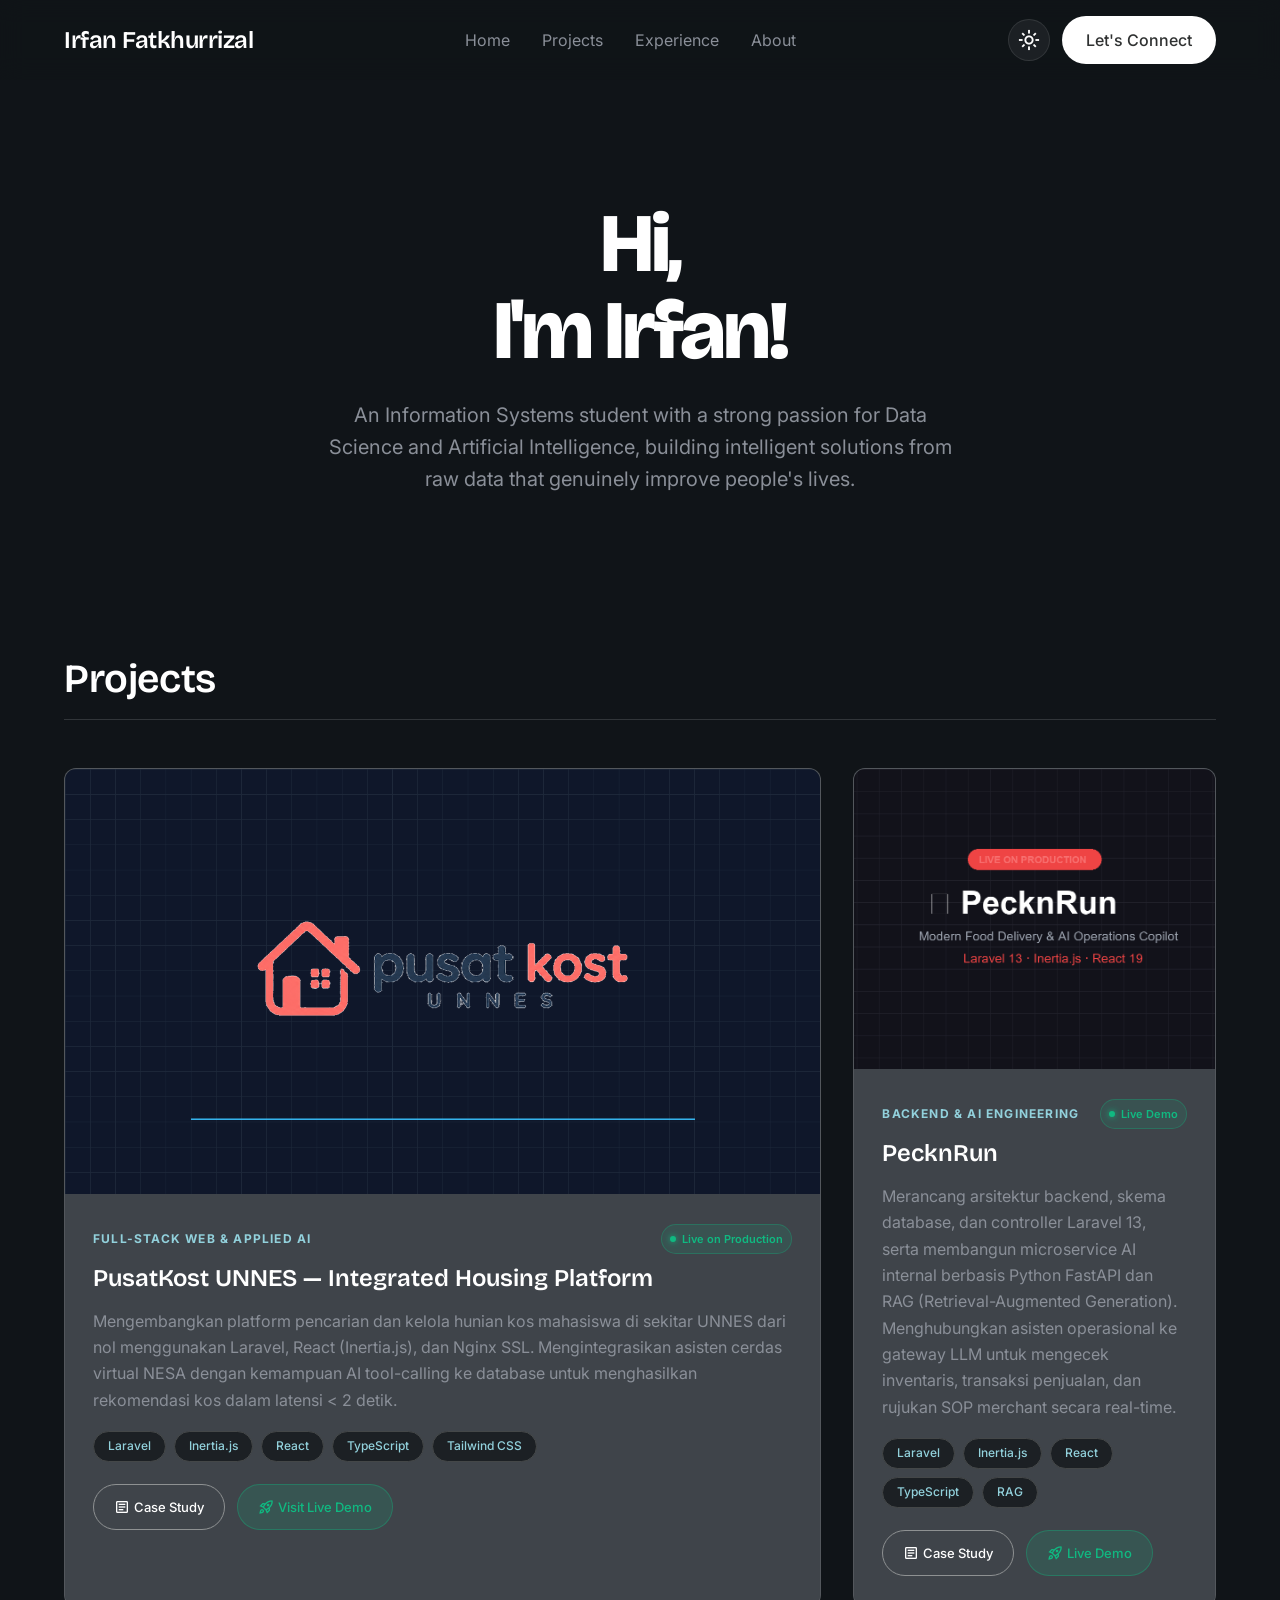
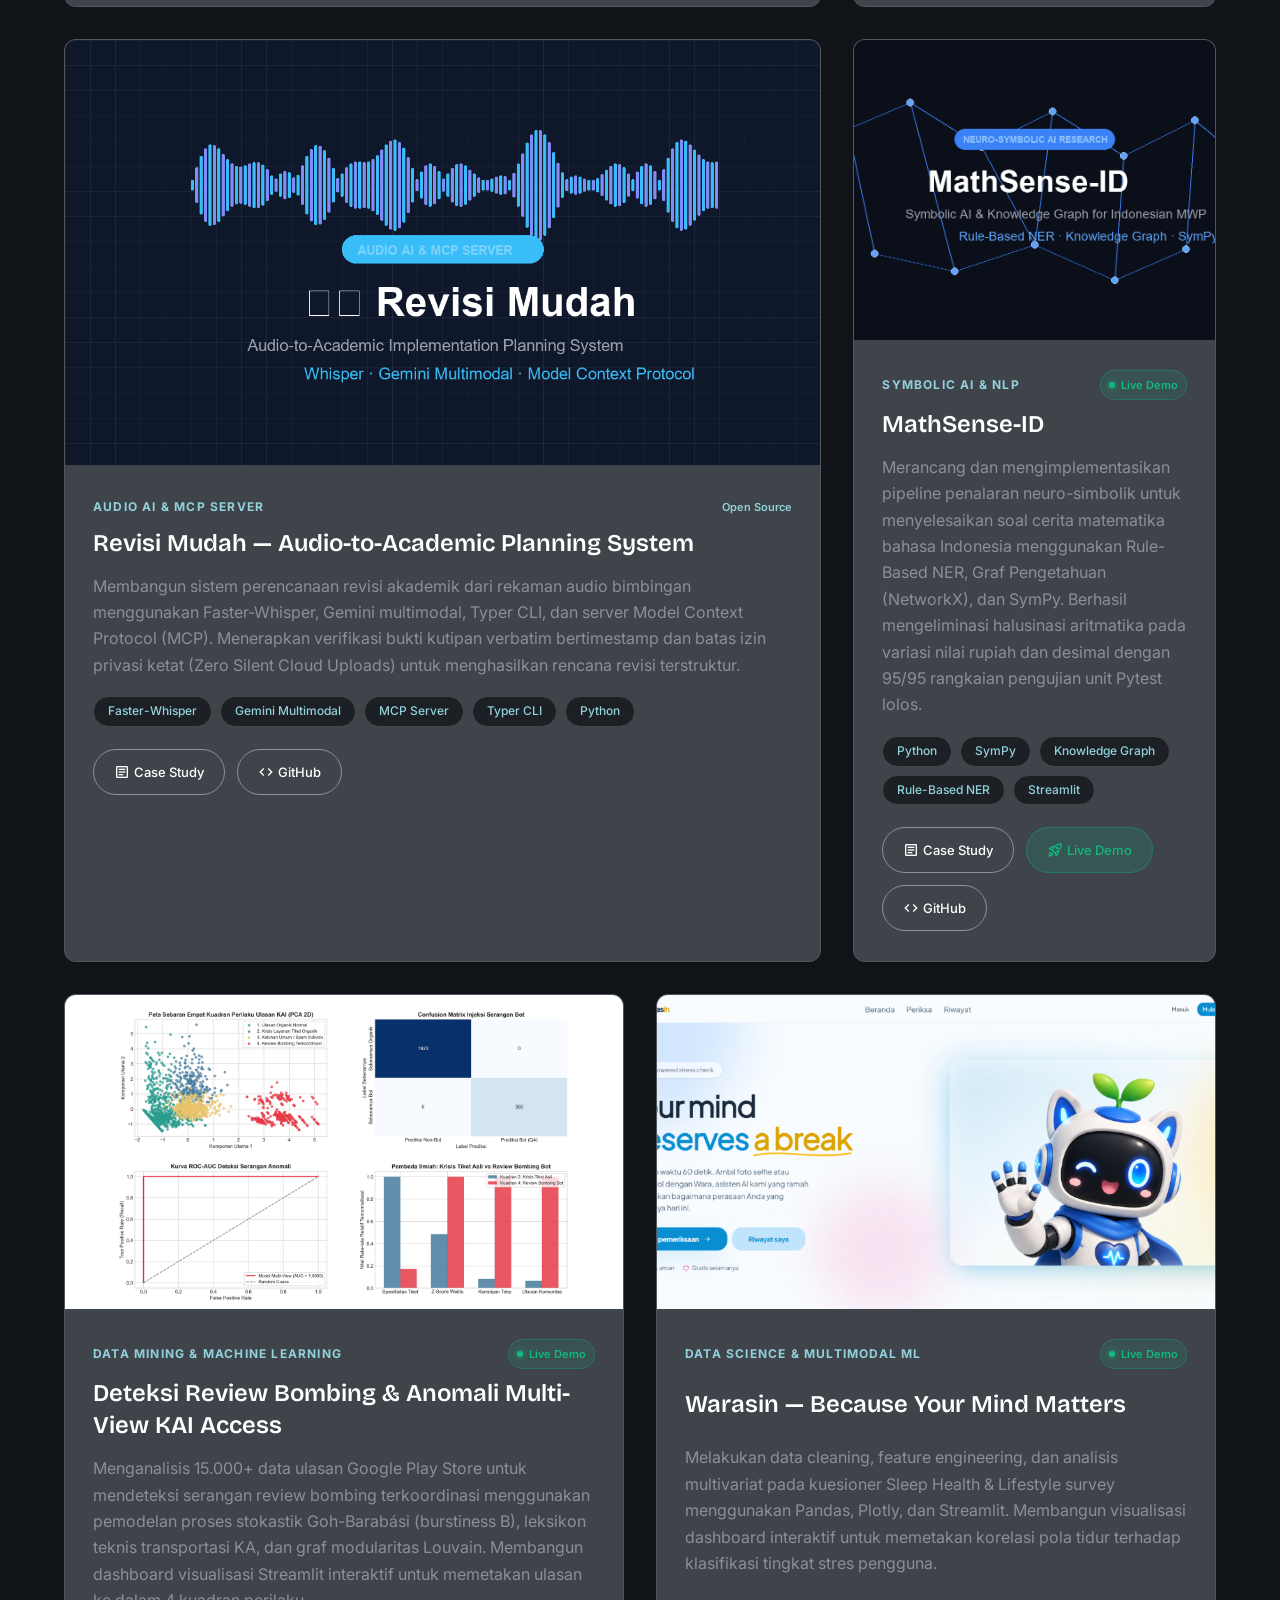
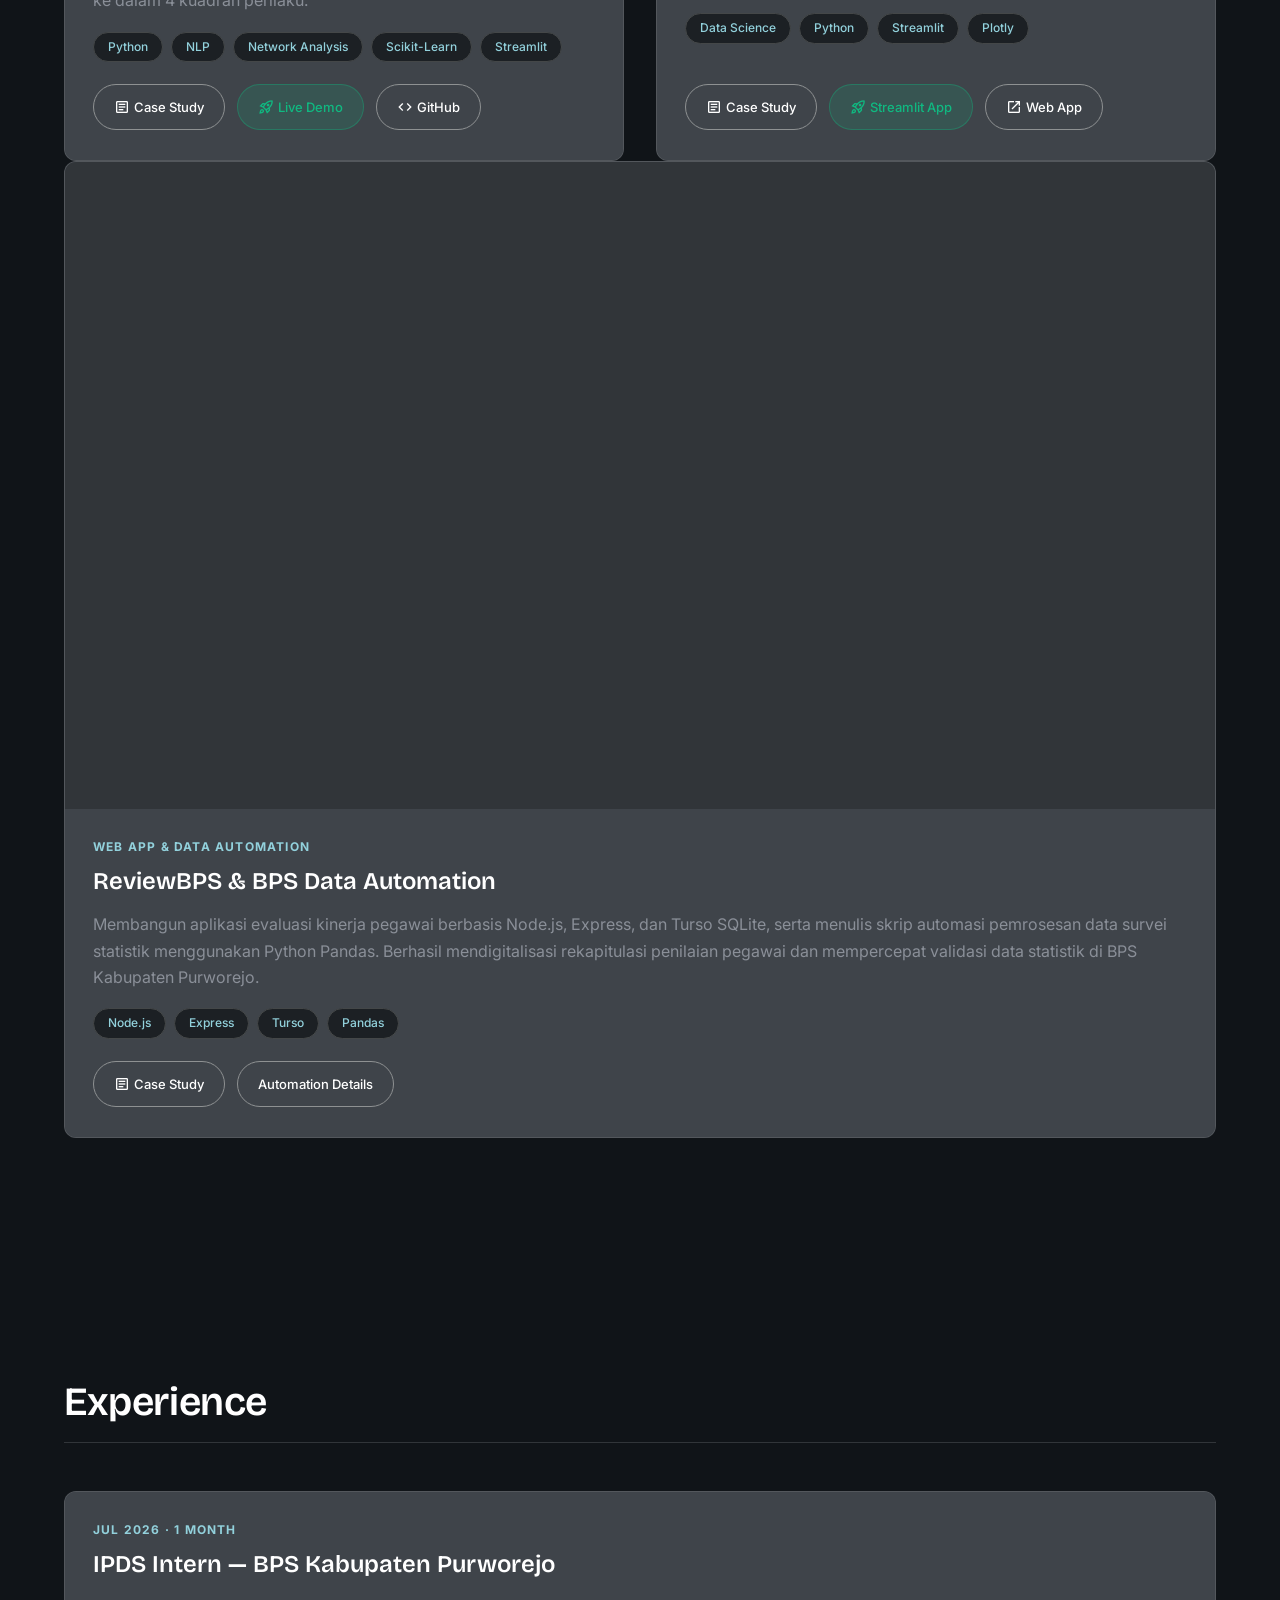
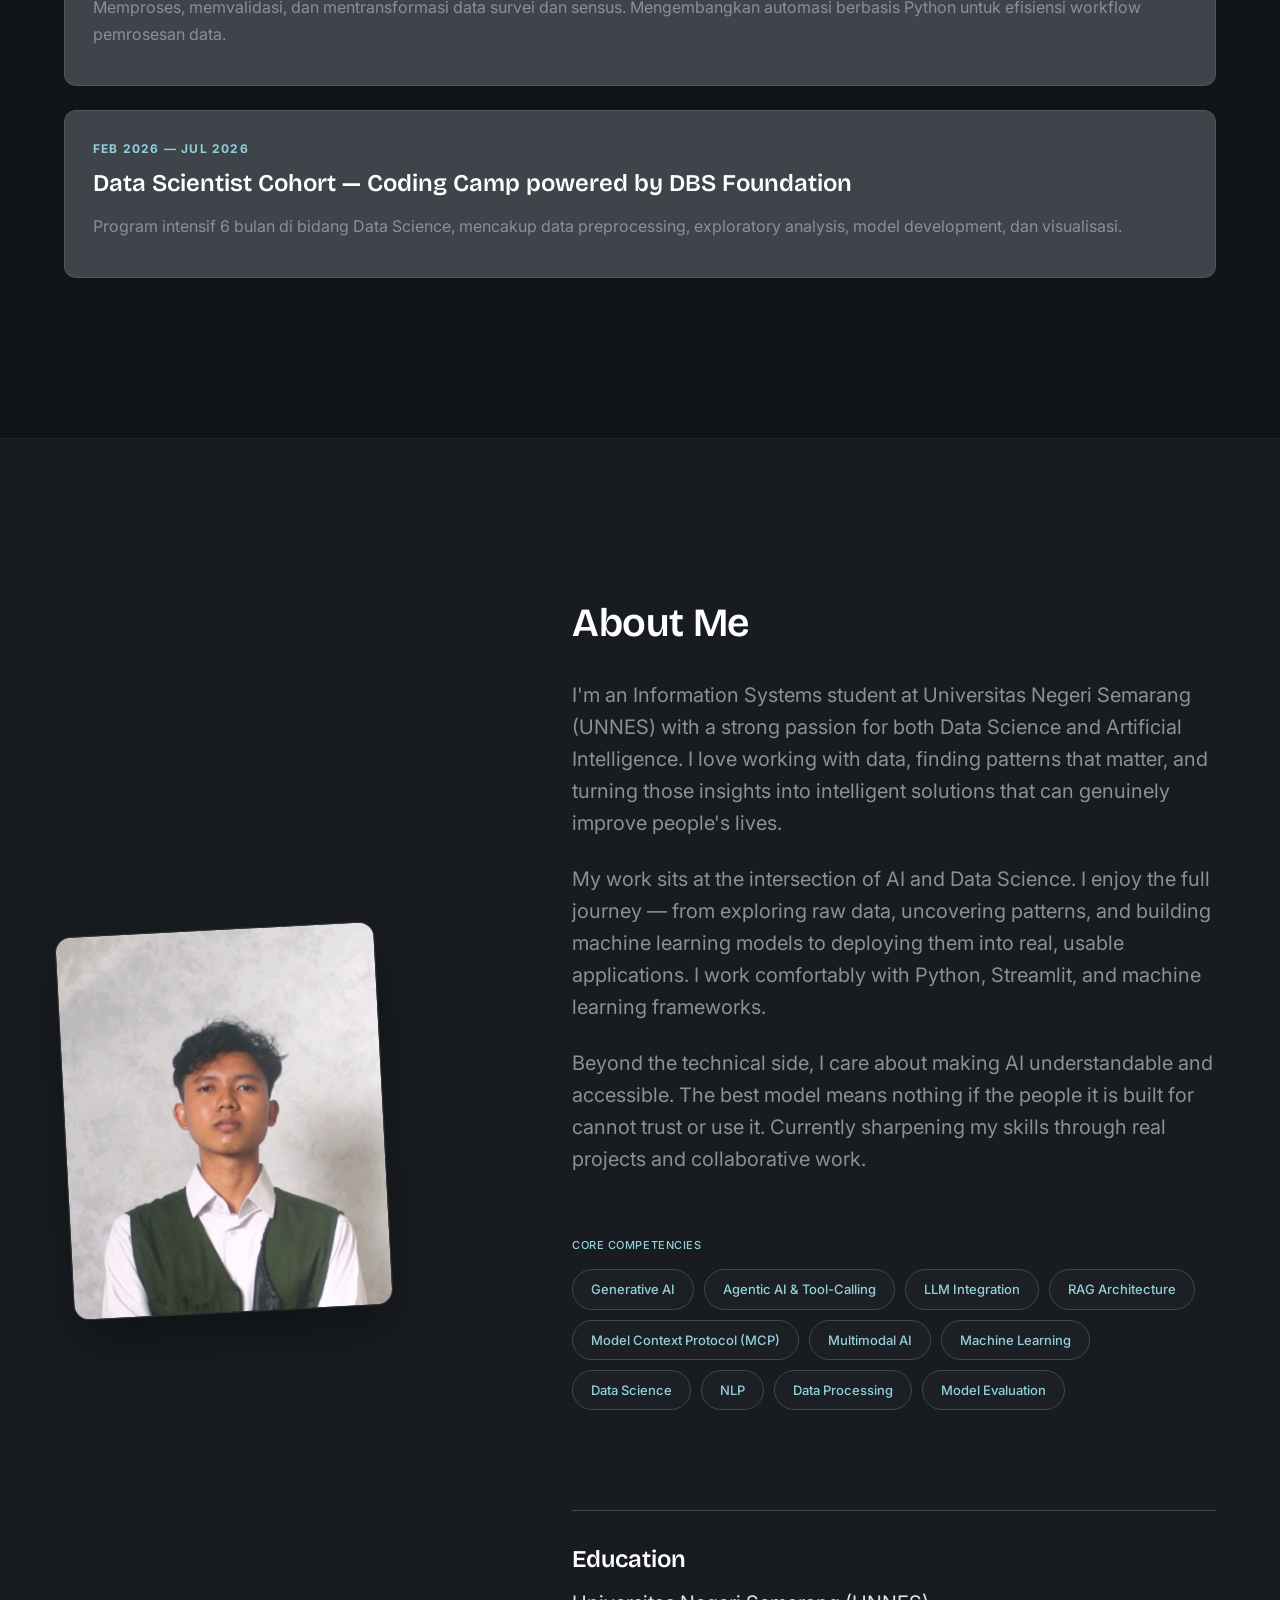
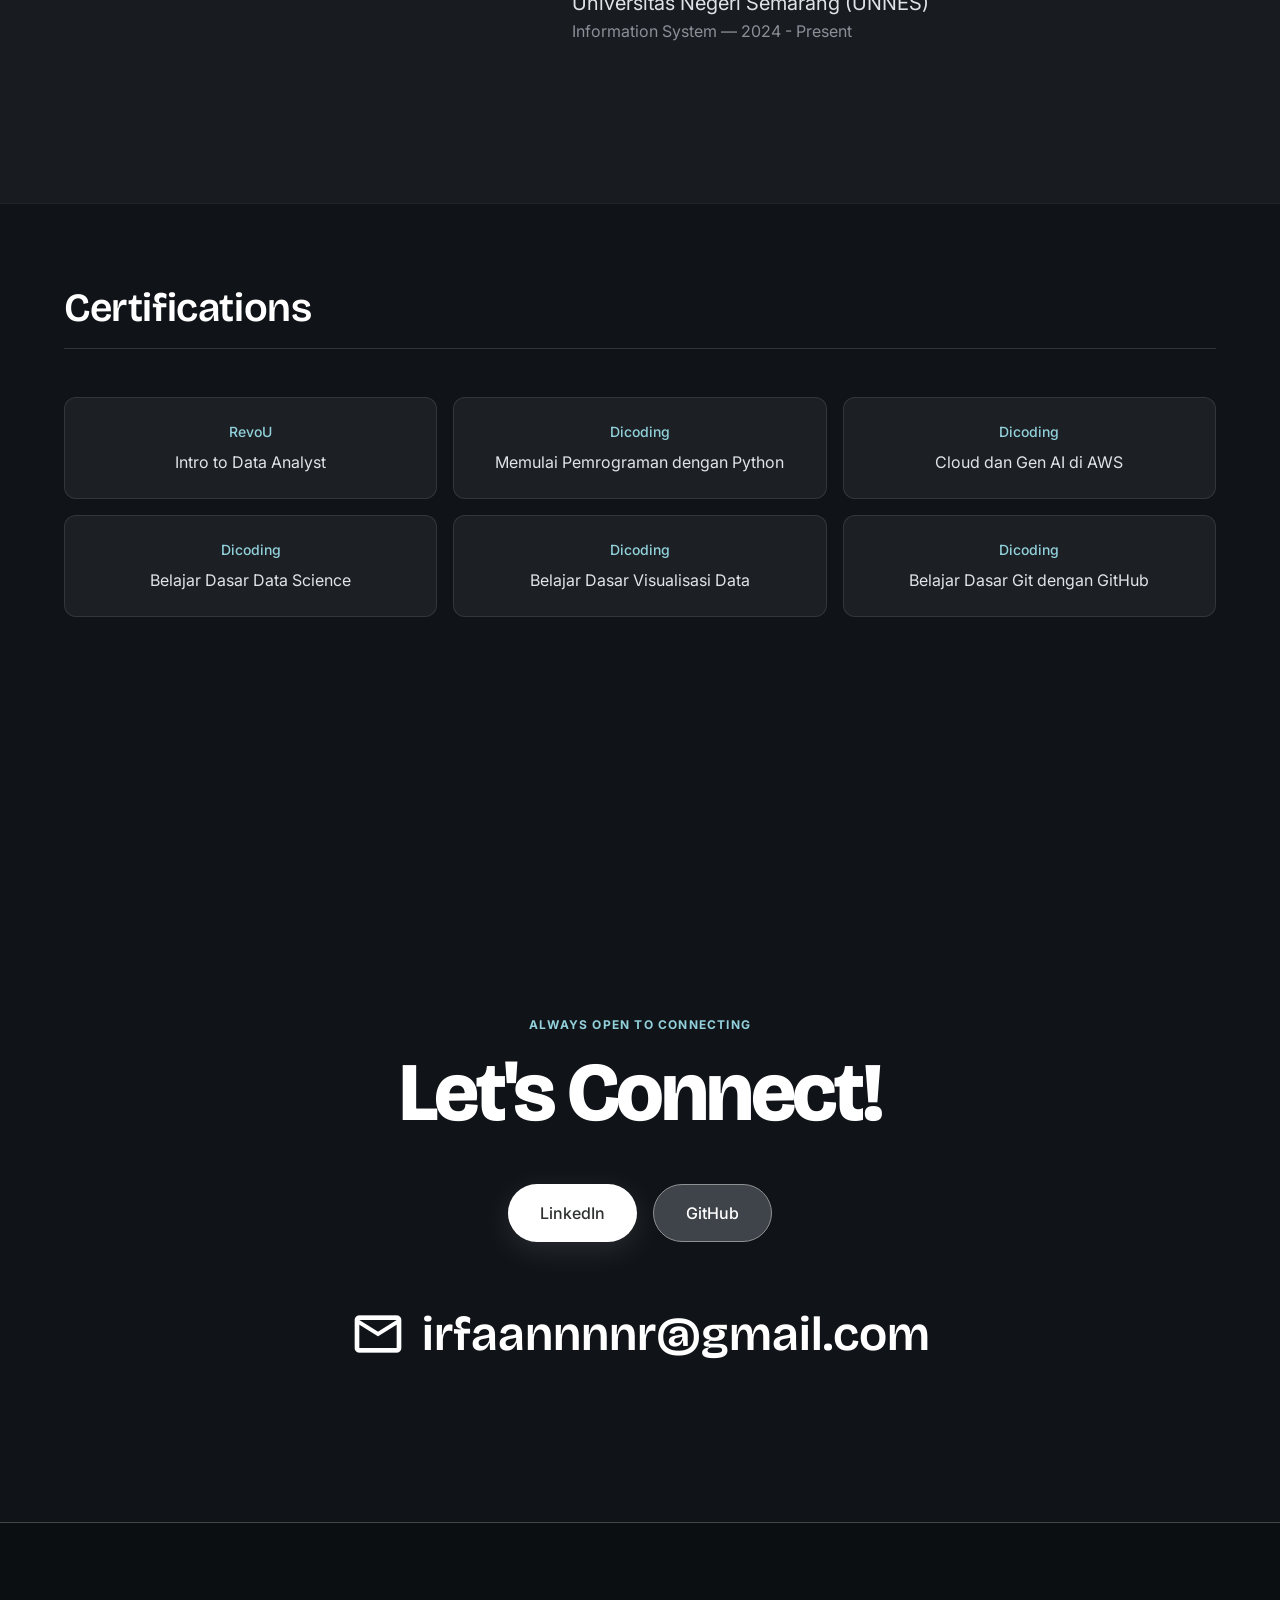
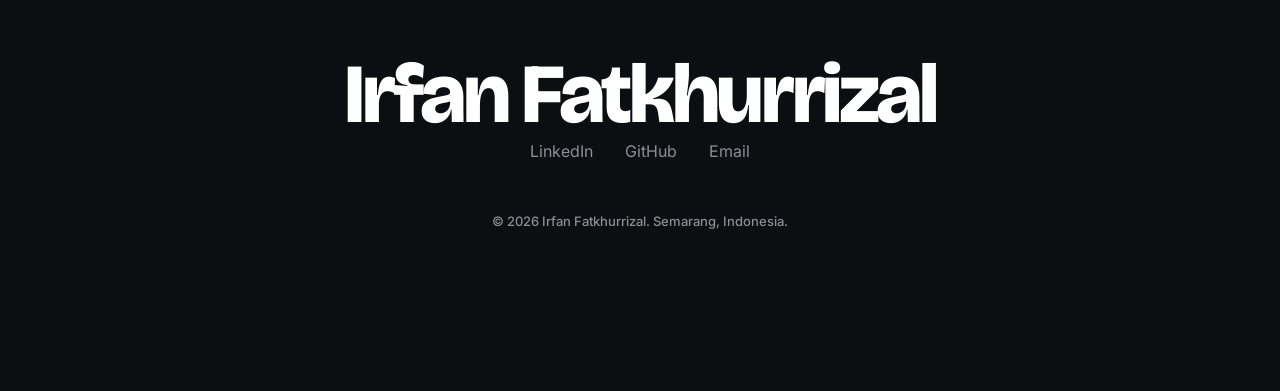
==== commit 56258e86: "style: widen vertical spacing across skill badges, project cards, and profile sections" ====
--- a/index.html
+++ b/index.html
@@ -413,24 +413,25 @@
             </p>
 
             <!-- Skills Section -->
-            <div style="margin-top: 24px;">
-              <div style="display: flex; flex-wrap: wrap; gap: 8px;">
-                <span class="project-tag" style="font-size: 13px; padding: 6px 14px;">Generative AI</span>
-                <span class="project-tag" style="font-size: 13px; padding: 6px 14px;">Agentic AI &amp; Tool-Calling</span>
-                <span class="project-tag" style="font-size: 13px; padding: 6px 14px;">LLM Integration</span>
-                <span class="project-tag" style="font-size: 13px; padding: 6px 14px;">RAG Architecture</span>
-                <span class="project-tag" style="font-size: 13px; padding: 6px 14px;">Model Context Protocol (MCP)</span>
-                <span class="project-tag" style="font-size: 13px; padding: 6px 14px;">Multimodal AI</span>
-                <span class="project-tag" style="font-size: 13px; padding: 6px 14px;">Machine Learning</span>
-                <span class="project-tag" style="font-size: 13px; padding: 6px 14px;">Data Science</span>
-                <span class="project-tag" style="font-size: 13px; padding: 6px 14px;">NLP</span>
-                <span class="project-tag" style="font-size: 13px; padding: 6px 14px;">Data Processing</span>
-                <span class="project-tag" style="font-size: 13px; padding: 6px 14px;">Model Evaluation</span>
+            <div style="margin-top: 36px; margin-bottom: 36px;">
+              <span class="text-mono-label" style="display: block; color: var(--secondary); margin-bottom: 14px; font-size: 11px; text-transform: uppercase; letter-spacing: 0.05em;">Core Competencies</span>
+              <div style="display: flex; flex-wrap: wrap; gap: 10px;">
+                <span class="project-tag" style="font-size: 13px; padding: 10px 18px; line-height: 1.4;">Generative AI</span>
+                <span class="project-tag" style="font-size: 13px; padding: 10px 18px; line-height: 1.4;">Agentic AI &amp; Tool-Calling</span>
+                <span class="project-tag" style="font-size: 13px; padding: 10px 18px; line-height: 1.4;">LLM Integration</span>
+                <span class="project-tag" style="font-size: 13px; padding: 10px 18px; line-height: 1.4;">RAG Architecture</span>
+                <span class="project-tag" style="font-size: 13px; padding: 10px 18px; line-height: 1.4;">Model Context Protocol (MCP)</span>
+                <span class="project-tag" style="font-size: 13px; padding: 10px 18px; line-height: 1.4;">Multimodal AI</span>
+                <span class="project-tag" style="font-size: 13px; padding: 10px 18px; line-height: 1.4;">Machine Learning</span>
+                <span class="project-tag" style="font-size: 13px; padding: 10px 18px; line-height: 1.4;">Data Science</span>
+                <span class="project-tag" style="font-size: 13px; padding: 10px 18px; line-height: 1.4;">NLP</span>
+                <span class="project-tag" style="font-size: 13px; padding: 10px 18px; line-height: 1.4;">Data Processing</span>
+                <span class="project-tag" style="font-size: 13px; padding: 10px 18px; line-height: 1.4;">Model Evaluation</span>
               </div>
             </div>
 
             <!-- Education -->
-            <div style="margin-top: 32px; padding-top: 24px; border-top: 1px solid var(--outline-variant);">
+            <div style="margin-top: 40px; padding-top: 32px; border-top: 1px solid var(--outline-variant);">
               <h3 class="text-headline-sm" style="color: var(--primary); margin-bottom: 12px;">Education</h3>
               <p class="text-body-lg" style="color: var(--on-surface);">Universitas Negeri Semarang (UNNES)</p>
               <p class="text-body-md" style="color: var(--text-muted);">Information System — 2024 - Present</p>
--- a/style.css
+++ b/style.css
@@ -582,7 +582,7 @@
 }
 
 .project-card__content {
-  padding: 24px;
+  padding: 30px 28px;
   flex-grow: 1;
   display: flex;
   flex-direction: column;
@@ -592,17 +592,19 @@
 
 .project-card__category {
   color: var(--secondary);
-  margin-bottom: 8px;
+  margin-bottom: 10px;
   display: block;
 }
 
 .project-card__title {
   color: var(--primary);
-  margin-bottom: 12px;
+  margin-bottom: 14px;
 }
 
 .project-card__desc {
   color: var(--text-muted);
+  line-height: 1.65;
+  margin-bottom: 8px;
 }
 
 /* ── About Section ───────────────────────────────────── */
@@ -1179,32 +1181,34 @@
 .project-tags {
   display: flex;
   flex-wrap: wrap;
-  gap: 6px;
-  margin-top: 14px;
+  gap: 8px;
+  margin-top: 18px;
+  margin-bottom: 8px;
 }
 
 .project-tag {
   display: inline-flex;
   align-items: center;
-  padding: 4px 10px;
+  padding: 6px 14px;
   background: var(--surface-container);
   border: 1px solid var(--outline-variant);
   border-radius: 9999px;
-  font-size: 11px;
+  font-size: 12px;
   font-weight: 500;
   color: var(--secondary);
+  line-height: 1.4;
 }
 
 .project-actions {
   display: flex;
   align-items: center;
-  gap: 10px;
-  margin-top: 18px;
+  gap: 12px;
+  margin-top: 22px;
   flex-wrap: wrap;
 }
 
 .btn--sm {
-  padding: 8px 16px;
+  padding: 10px 20px;
   font-size: 13px;
   border-radius: var(--radius-full);
 }
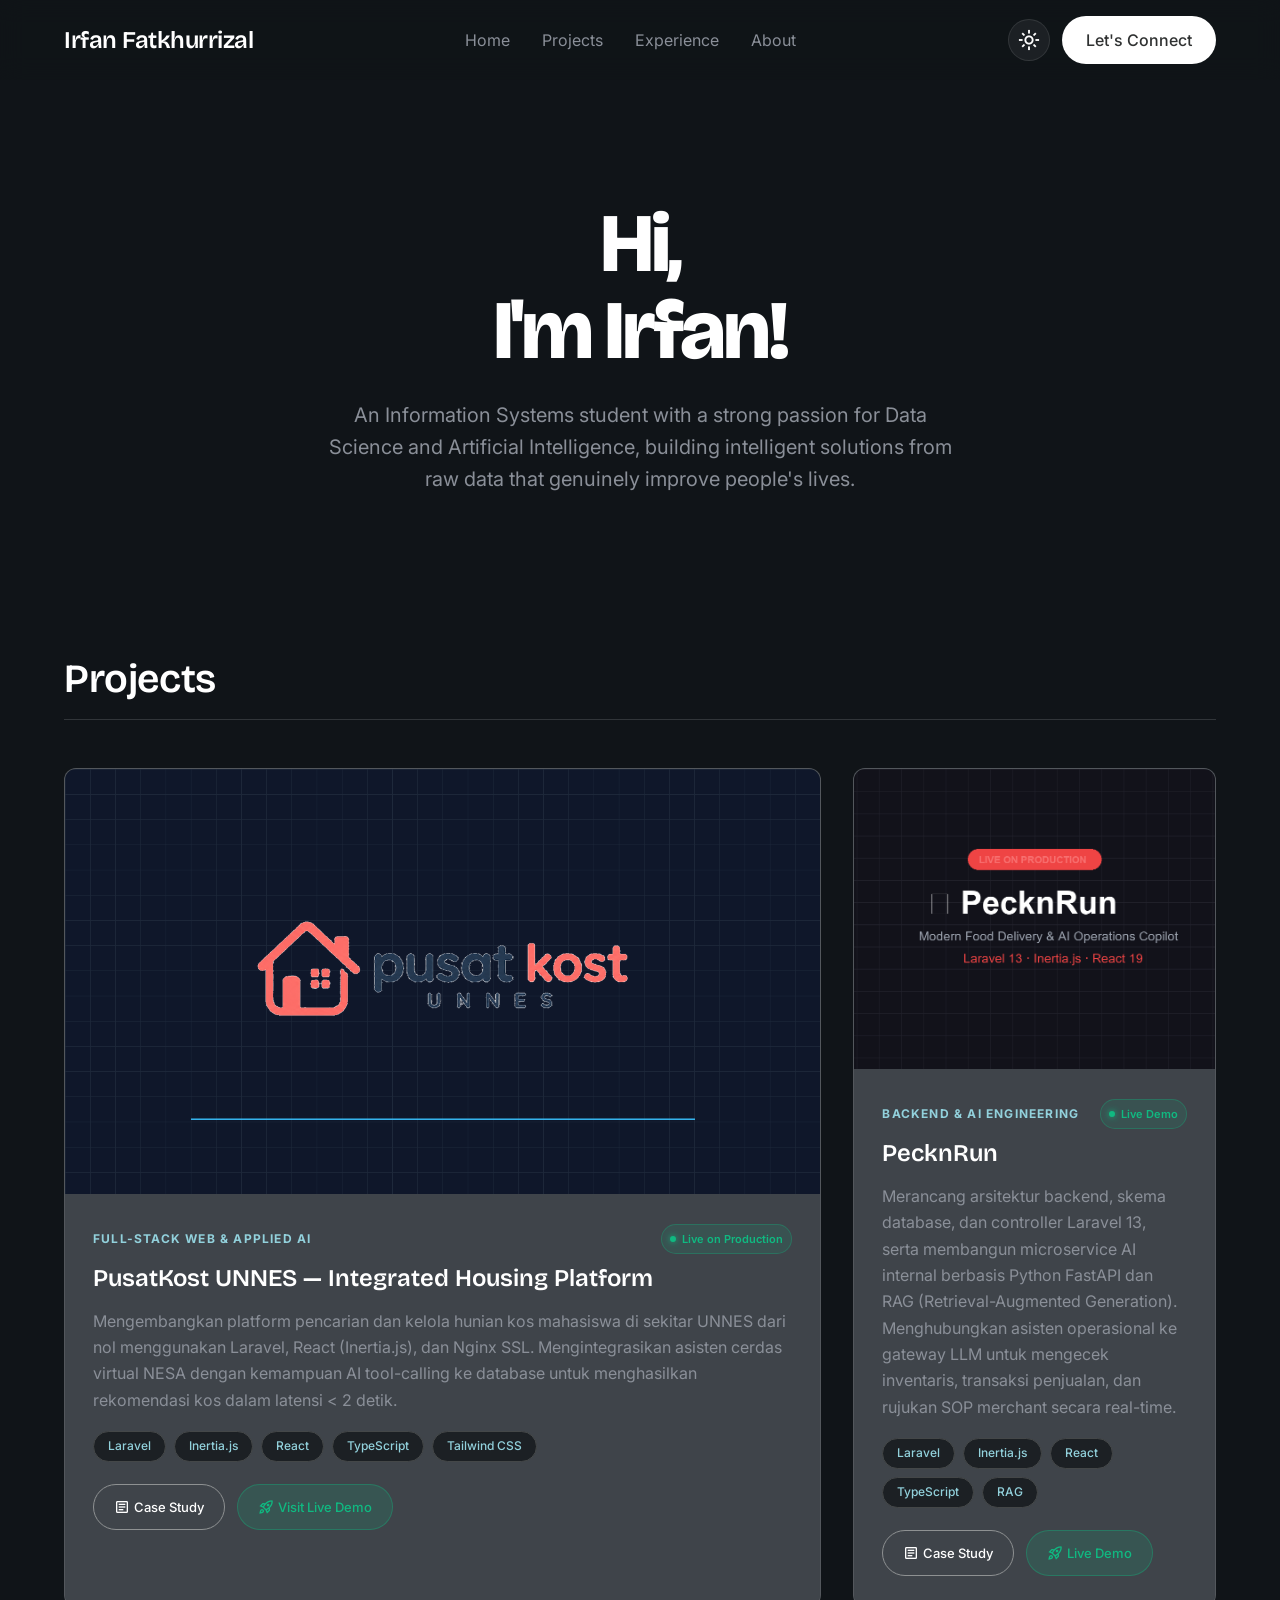
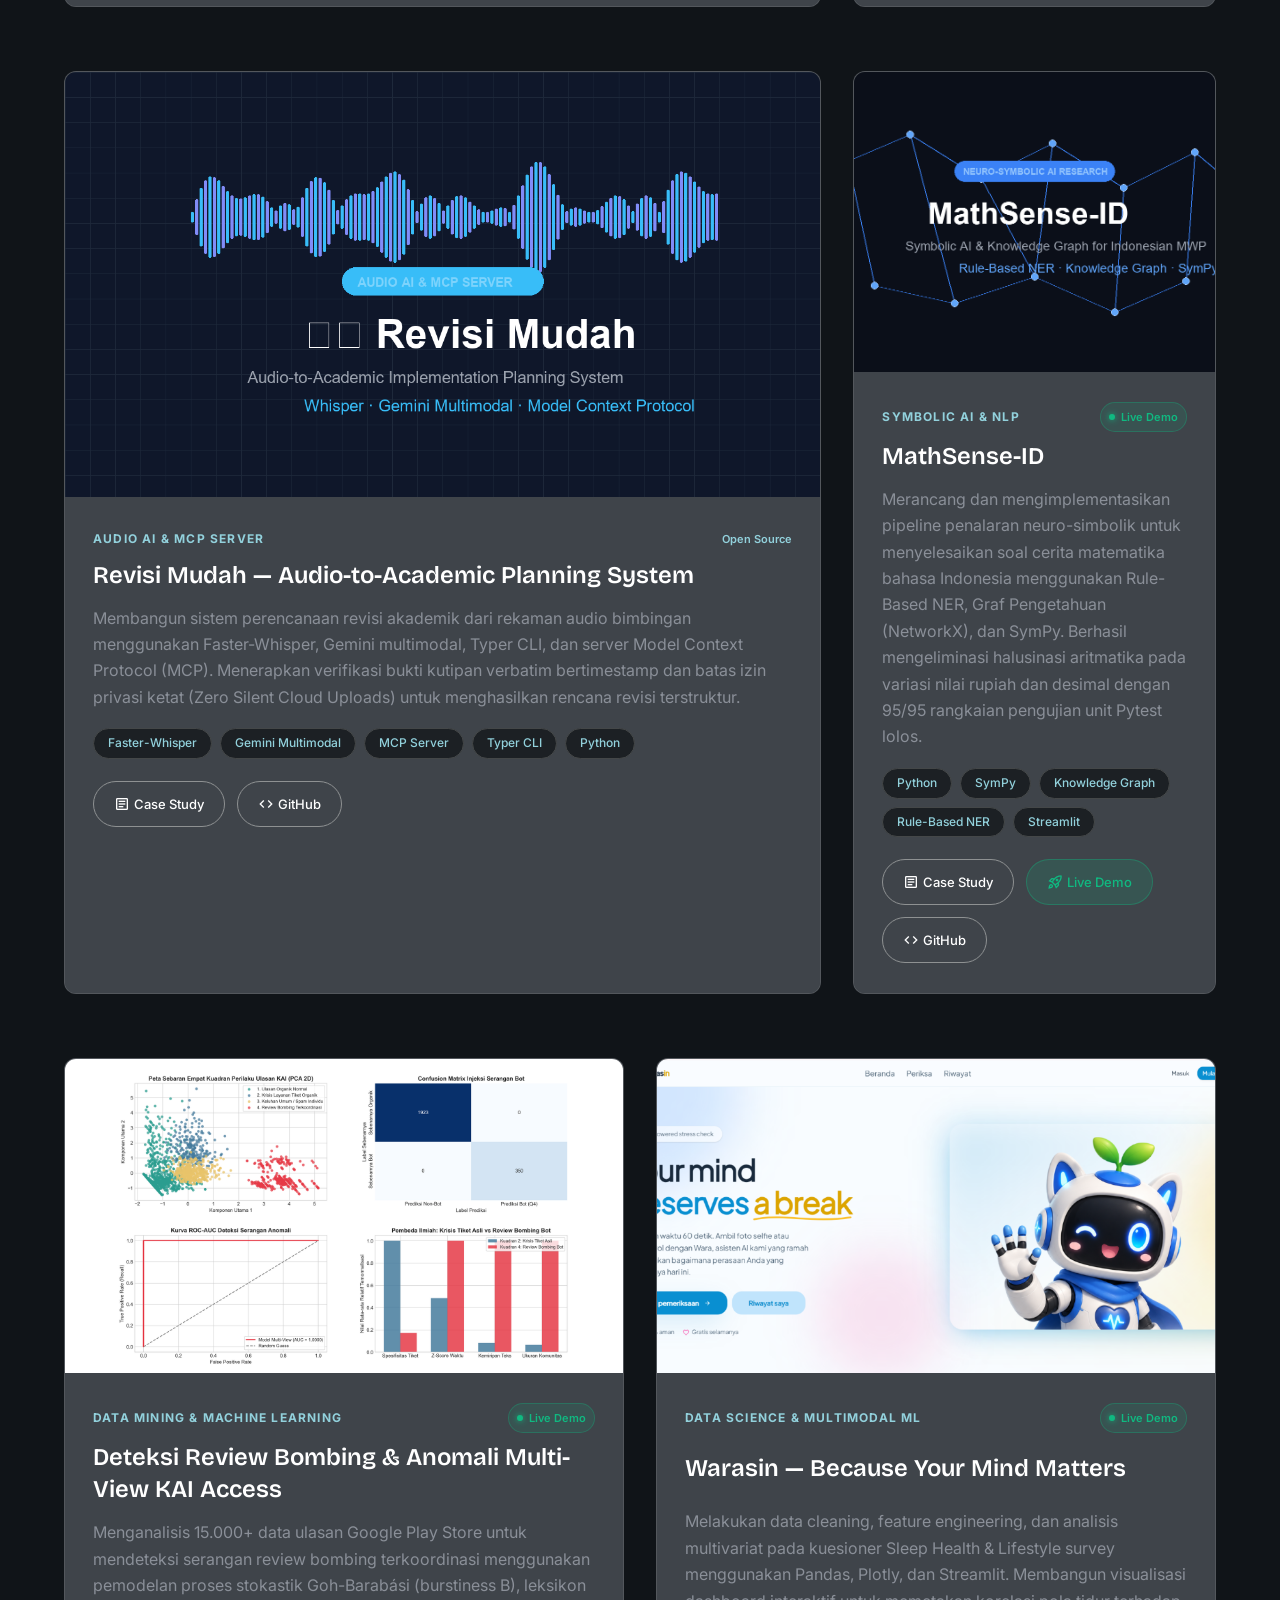
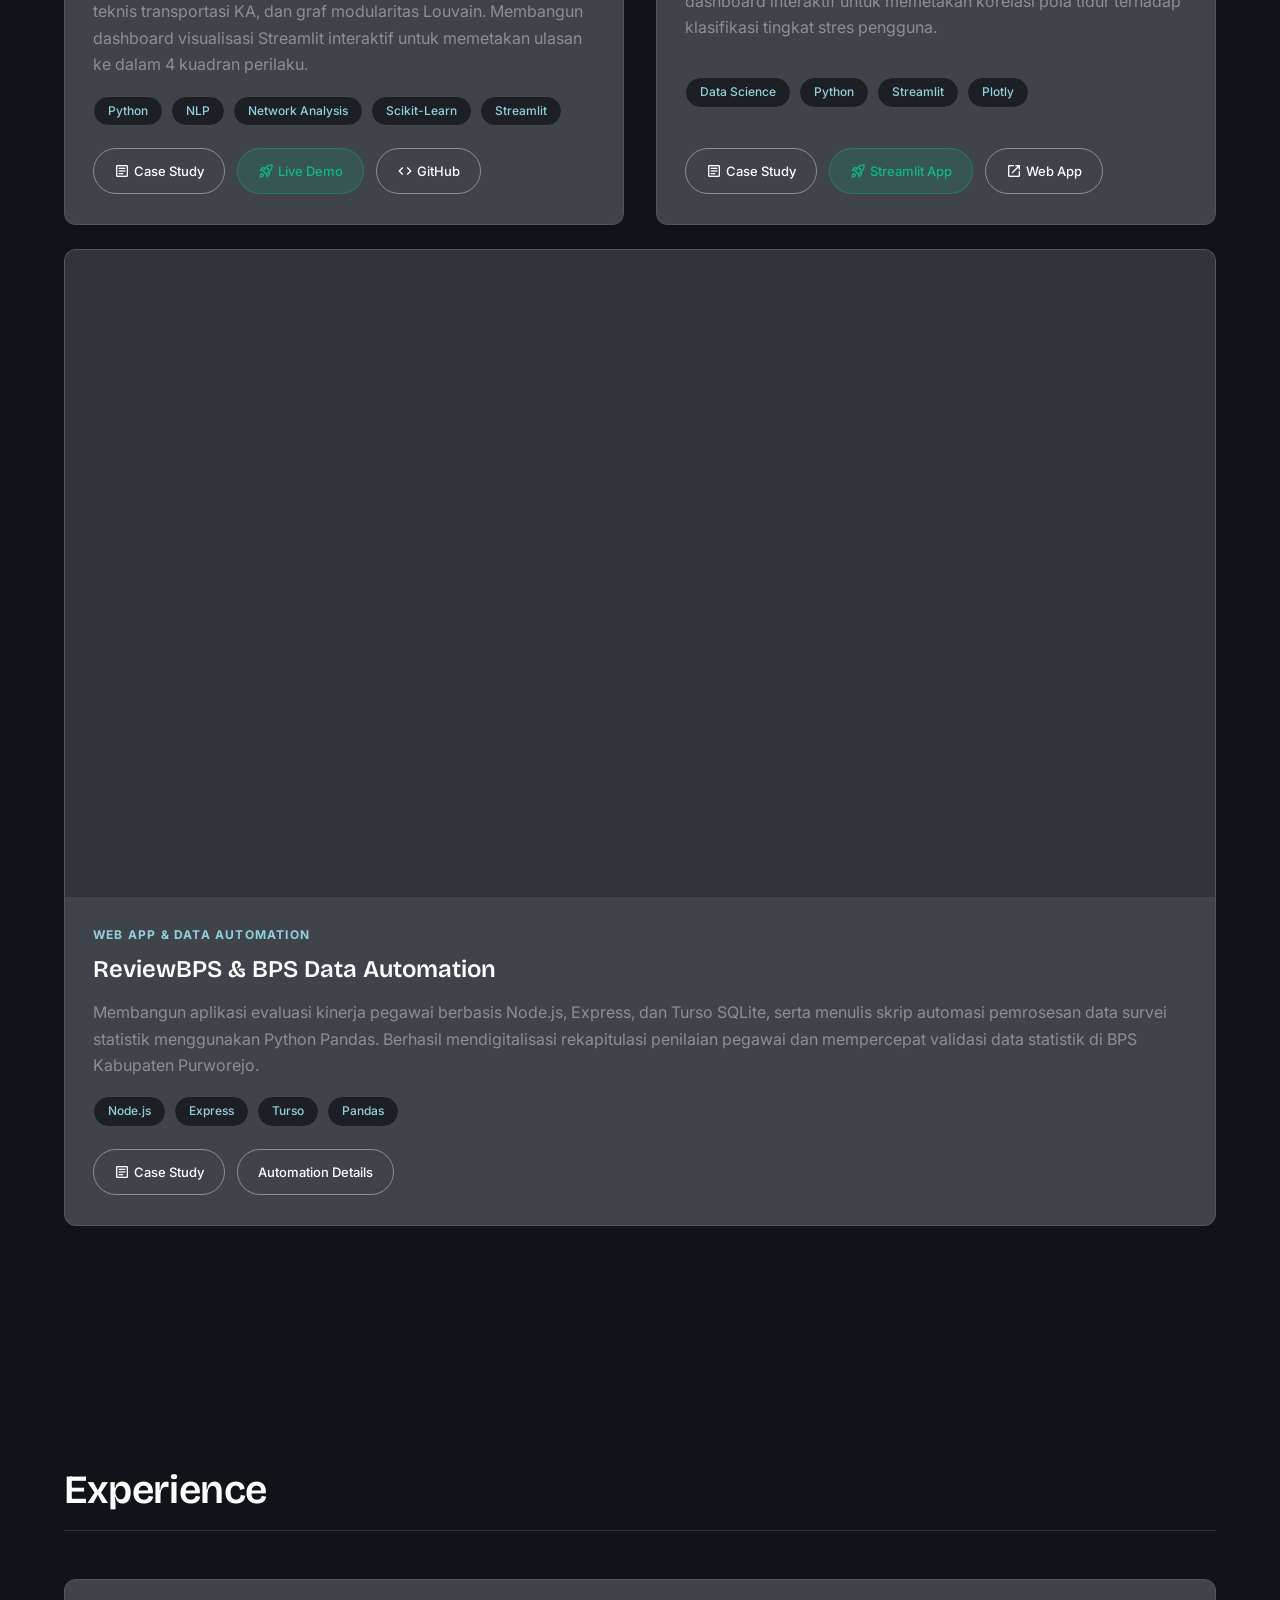
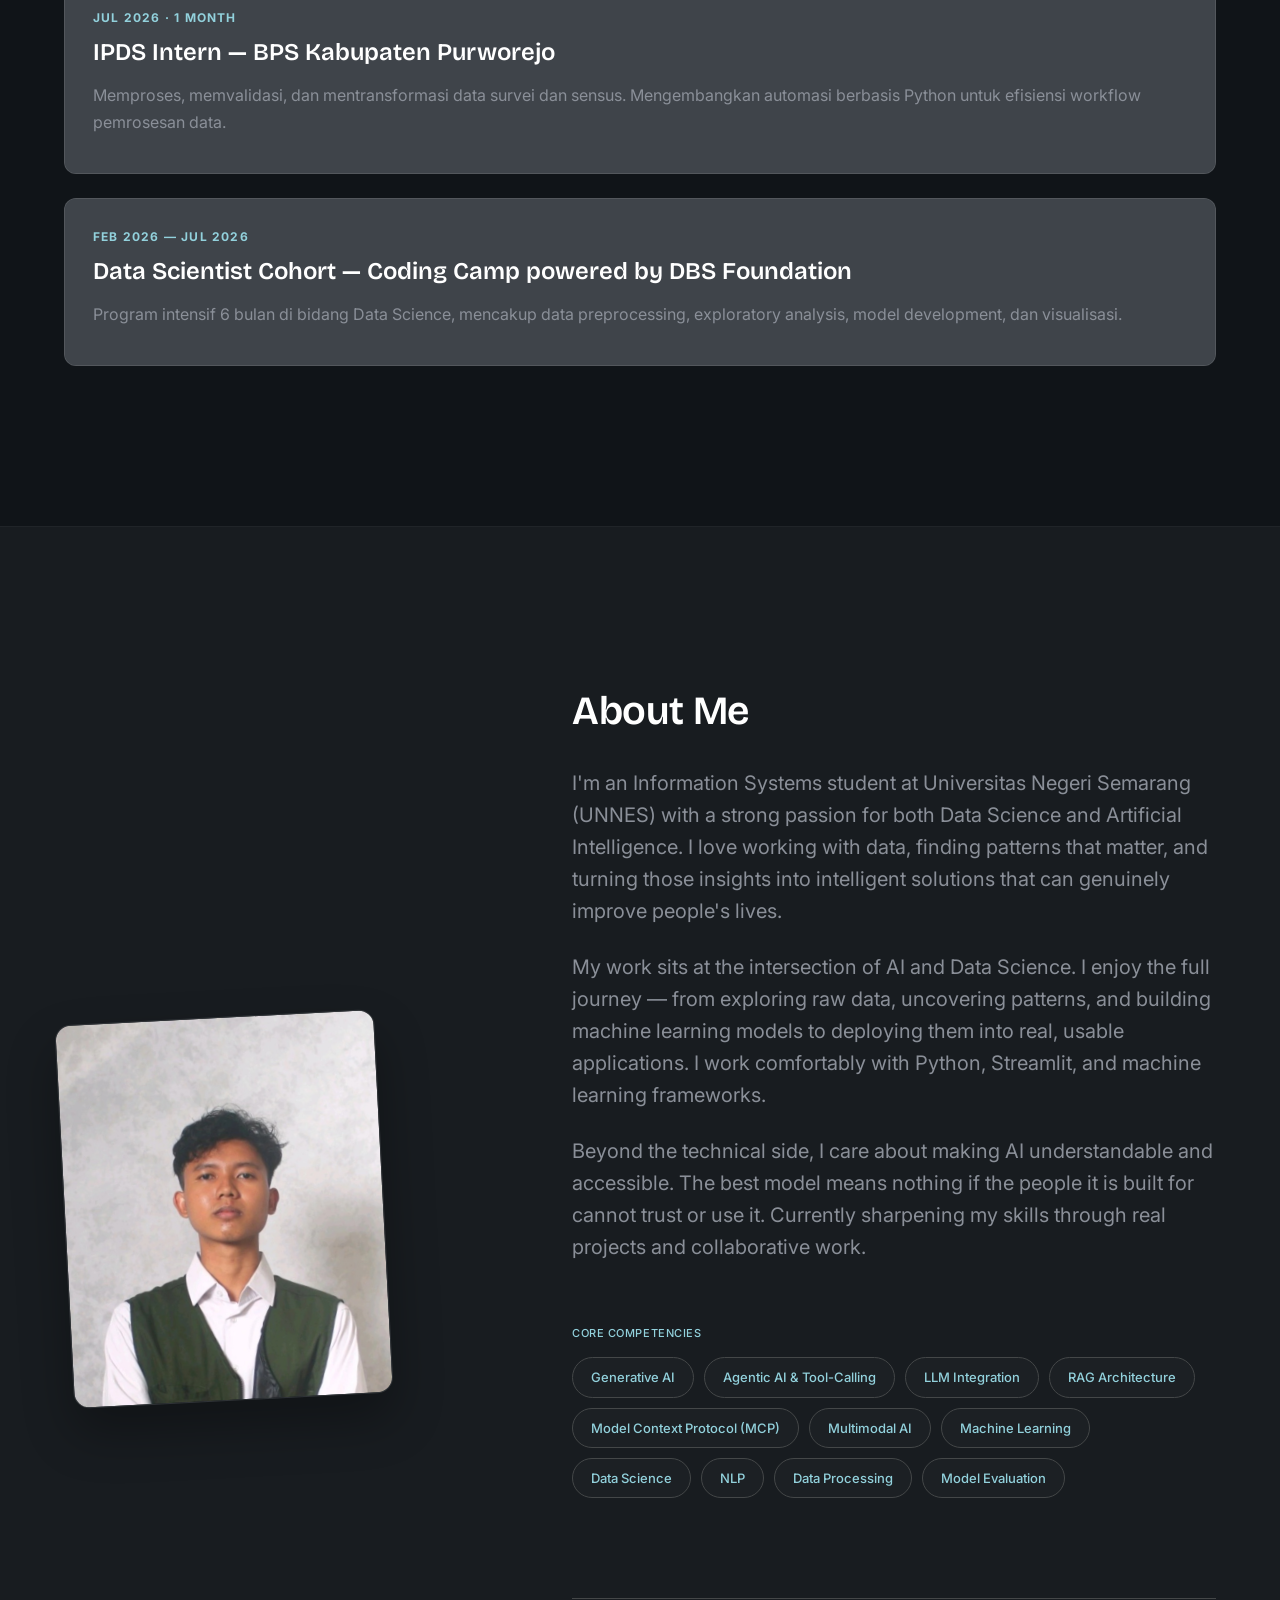
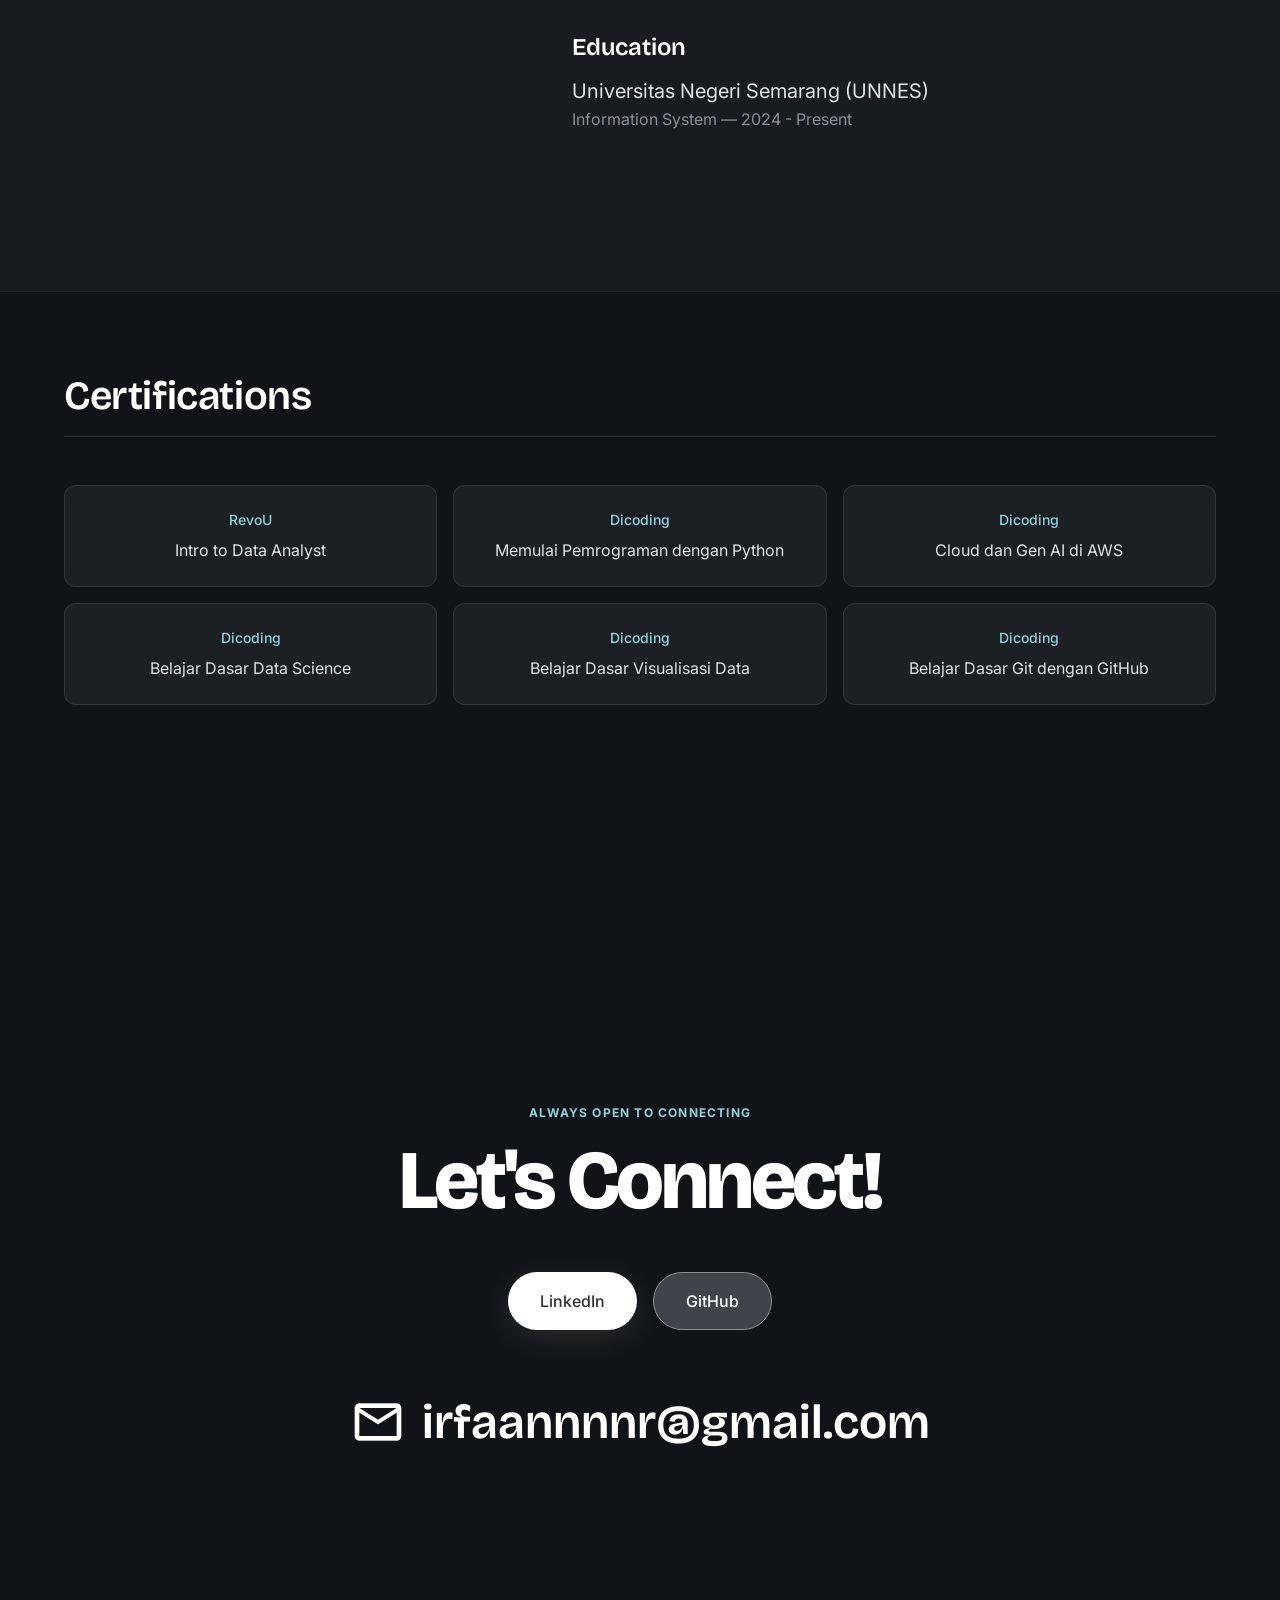
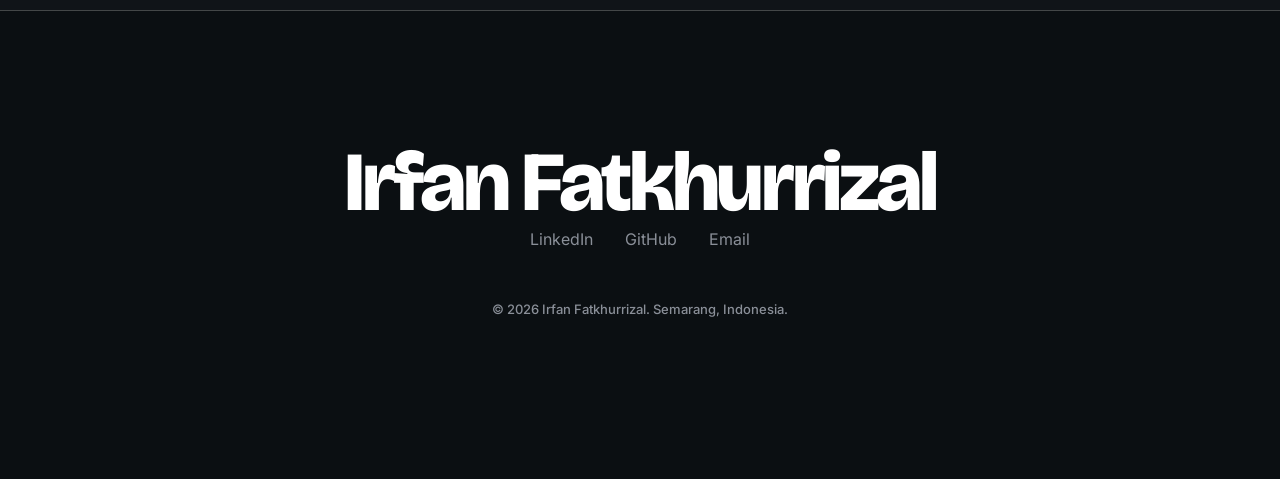
==== commit 3f8f5cd1: "style: increase row gap and add margin-top separation above ReviewBPS card" ====
--- a/index.html
+++ b/index.html
@@ -285,7 +285,7 @@
           </div>
         </div>
 
-        <!-- 5. Warasin -->
+        <!-- 6. Warasin -->
         <div class="project-card card--span-6 reveal reveal-delay-1" id="card-warasin">
           <a href="project-warasin.html" class="project-card__image-wrapper project-card__image-wrapper--video" style="display: block;">
             <div class="project-card__image" style="background-image: url('warasin.png')"></div>
@@ -325,7 +325,7 @@
           </div>
         </div>
 
-        <!-- 6. ReviewBPS & BPS Automation -->
+        <!-- 7. ReviewBPS & BPS Automation -->
         <div class="project-card card--span-12 reveal reveal-delay-2" id="card-reviewbps">
           <a href="project-reviewbps.html" class="project-card__image-wrapper project-card__image-wrapper--video" style="display: block;">
             <div class="project-card__image" style="background-image: url('https://lh3.googleusercontent.com/aida-public/[base64]')"></div>
--- a/style.css
+++ b/style.css
@@ -505,12 +505,15 @@
 .case-studies__grid {
   display: grid;
   grid-template-columns: 1fr;
-  gap: 32px;
+  row-gap: 48px;
+  column-gap: 32px;
 }
 
 @media (min-width: 768px) {
   .case-studies__grid {
     grid-template-columns: repeat(12, 1fr);
+    row-gap: 64px;
+    column-gap: 32px;
   }
 }
 
@@ -1172,12 +1175,17 @@
 }
 
 /* ── Additional Project Helpers ─────────────────────── */
-.card--span-12 { grid-column: span 1; }
-
-@media (min-width: 768px) {
-  .card--span-12 { grid-column: span 12; }
-}
-
+.card--span-12 { 
+  grid-column: span 1; 
+  margin-top: 16px;
+}
+
+@media (min-width: 768px) {
+  .card--span-12 { 
+    grid-column: span 12; 
+    margin-top: 24px;
+  }
+}
 .project-tags {
   display: flex;
   flex-wrap: wrap;
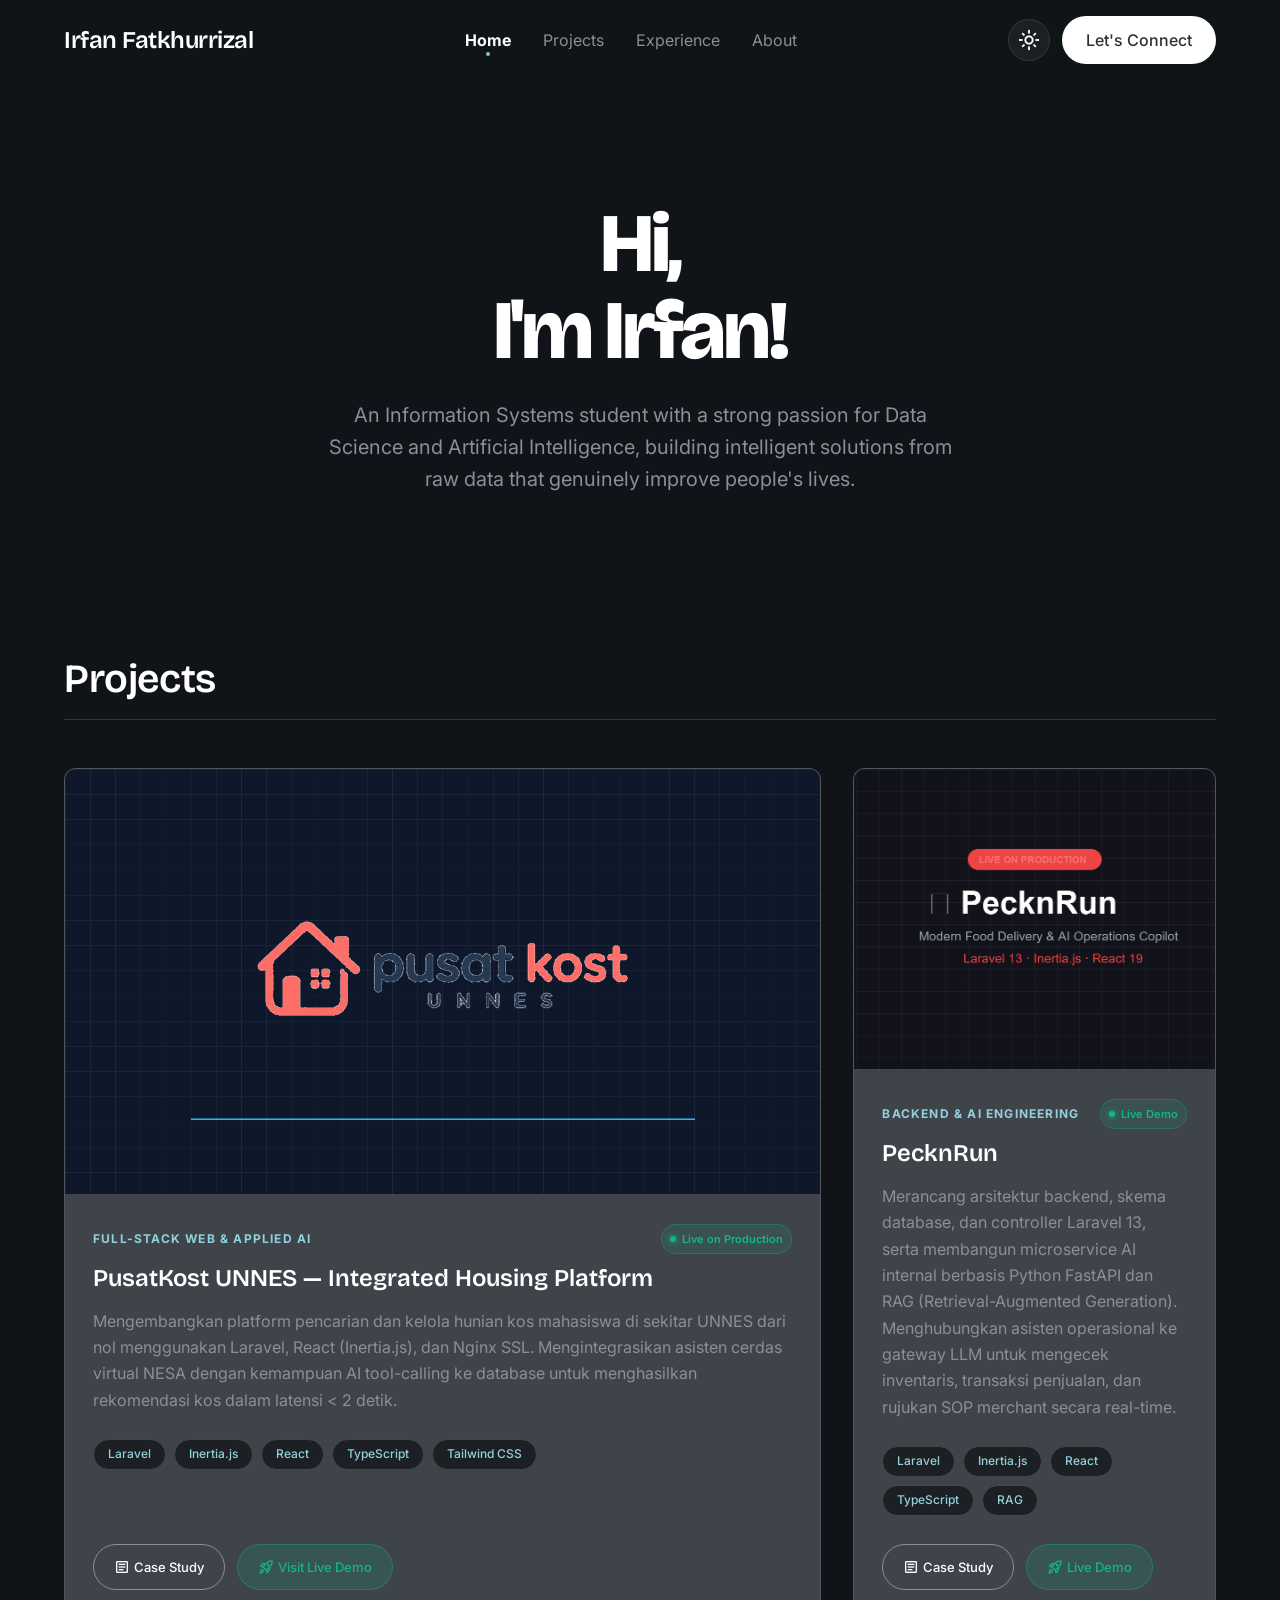
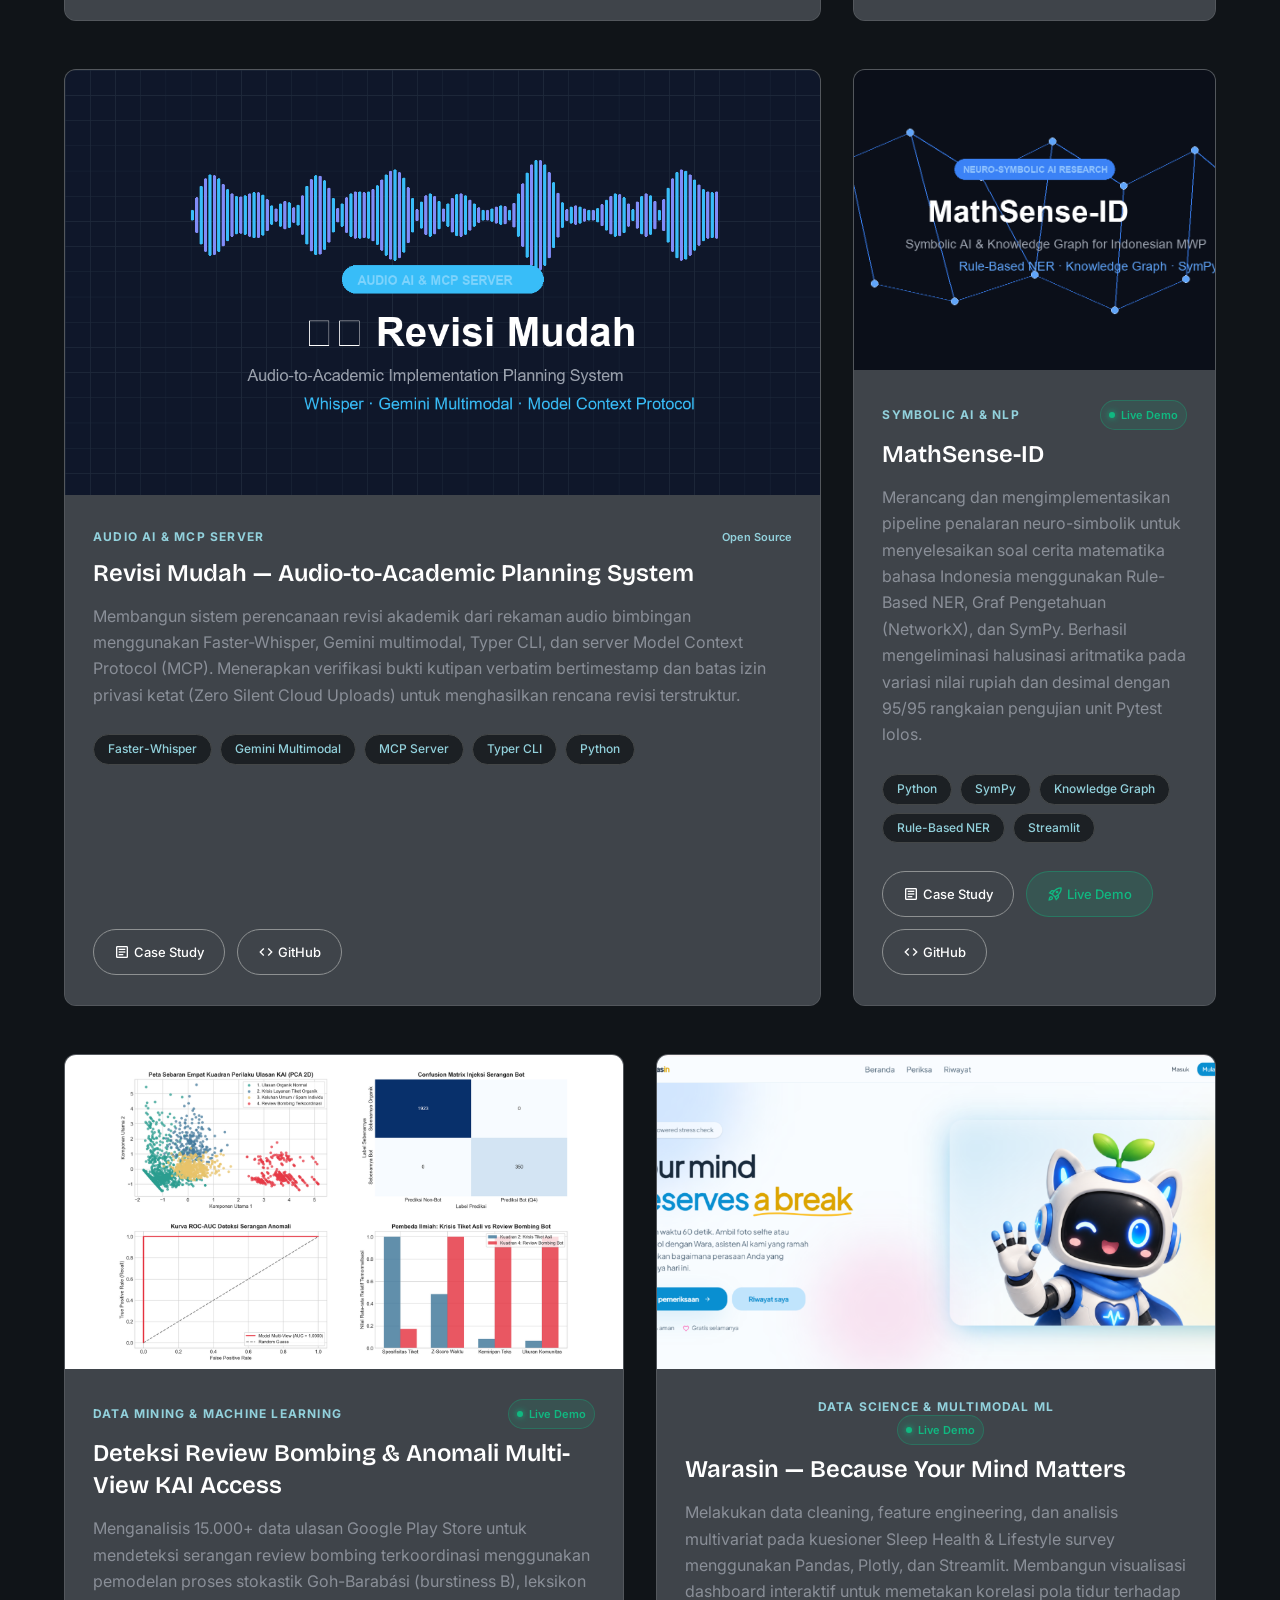
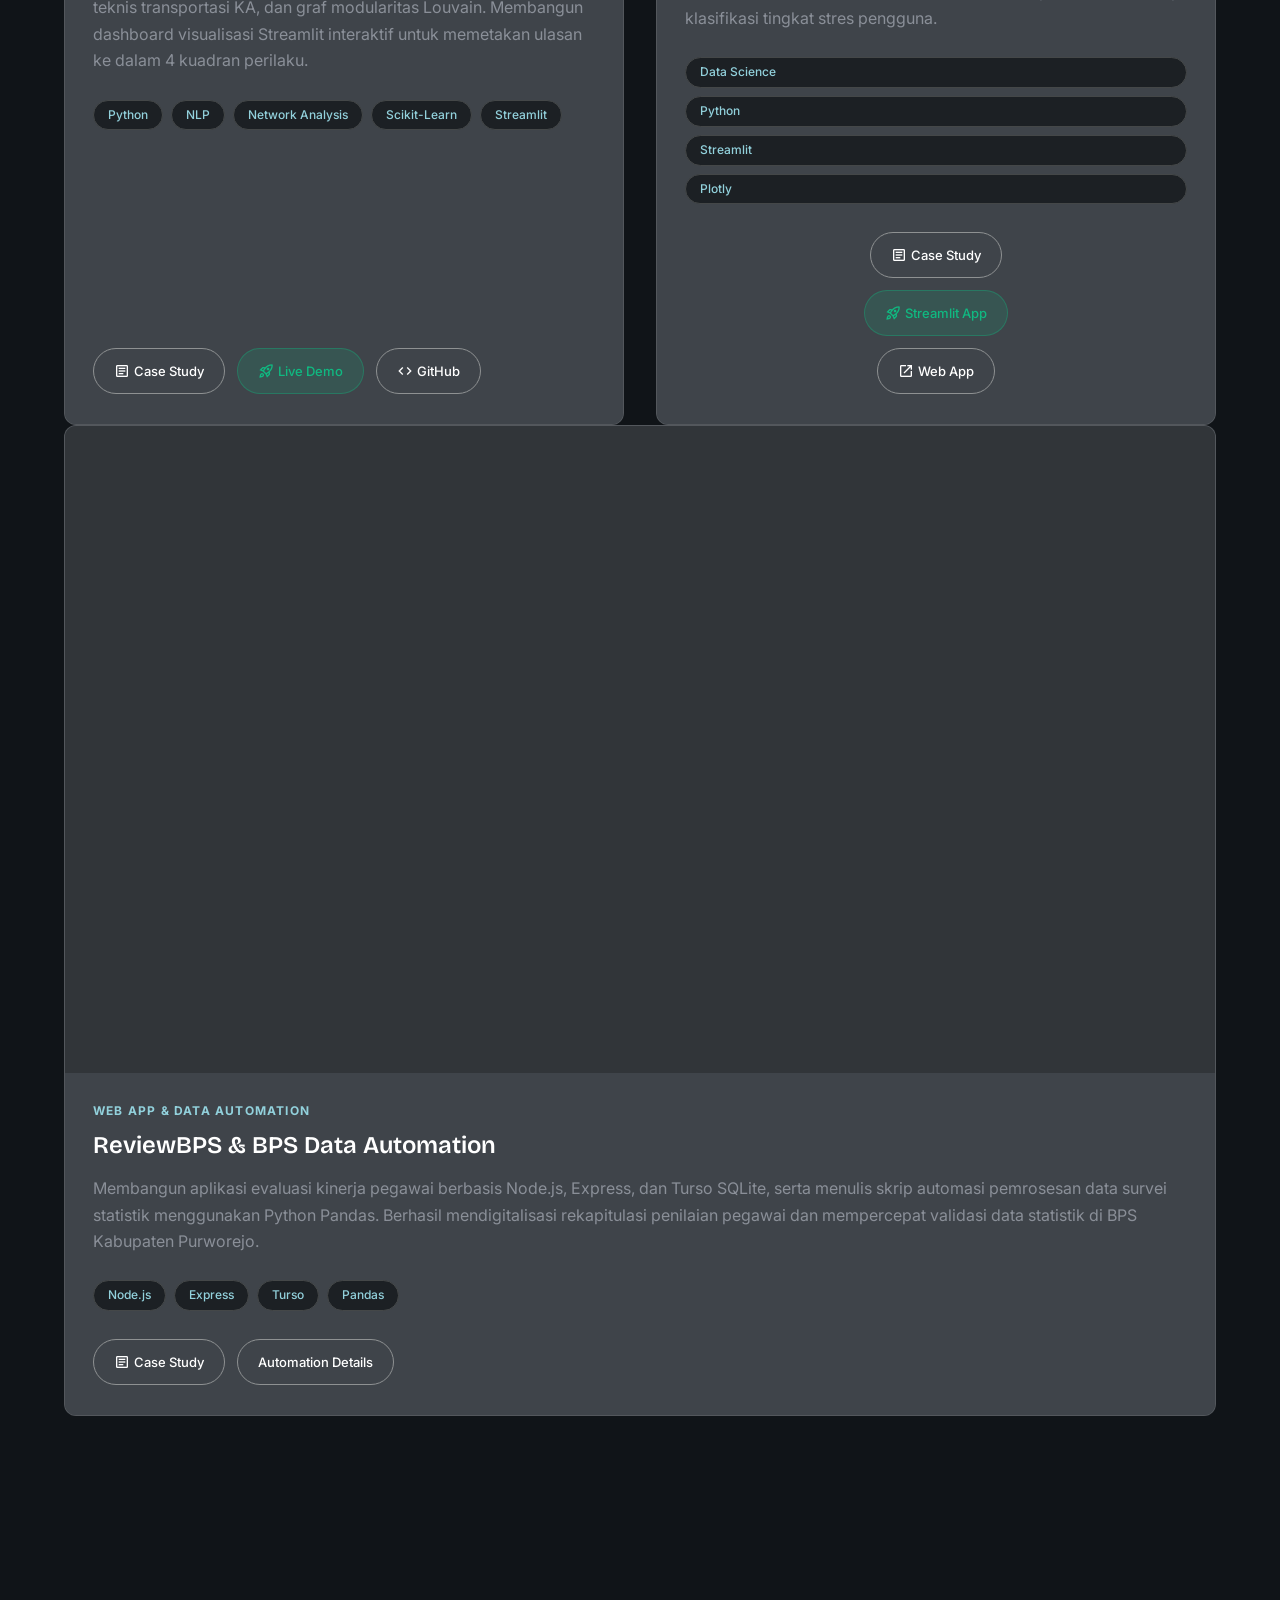
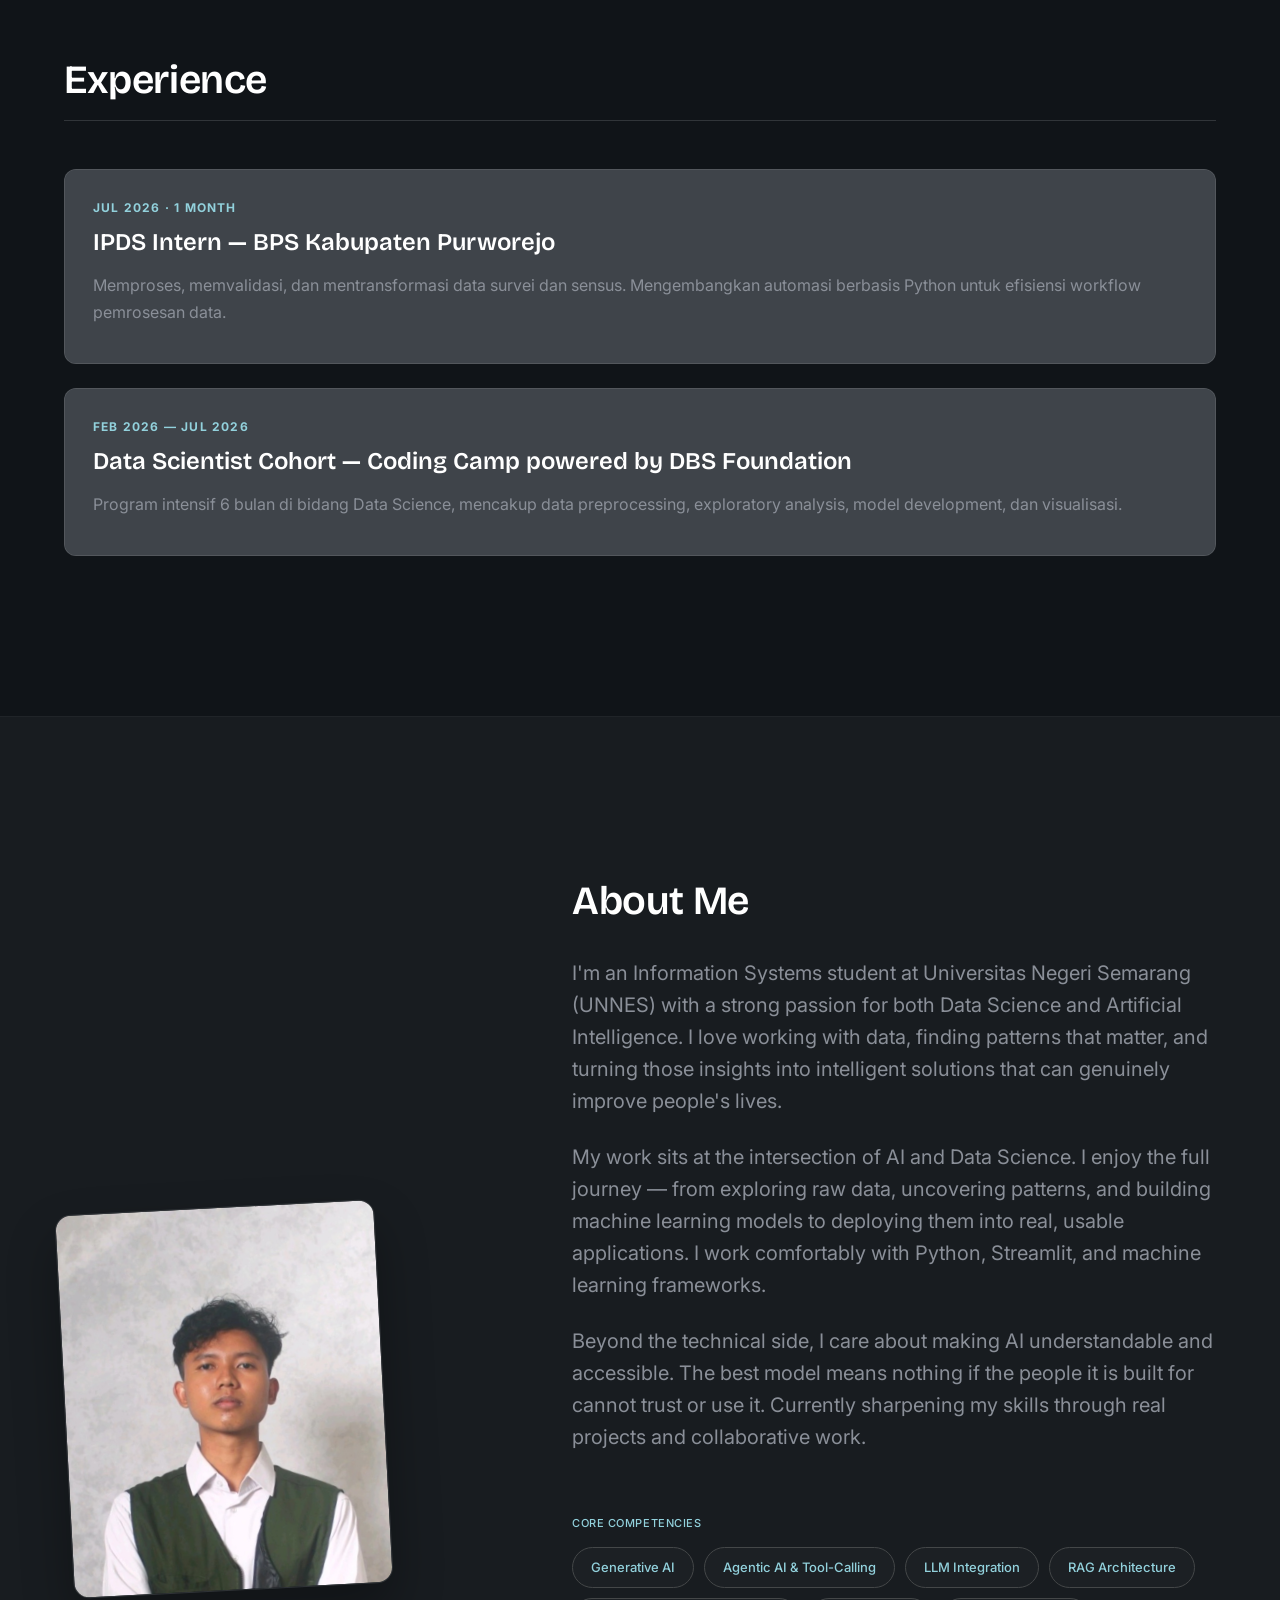
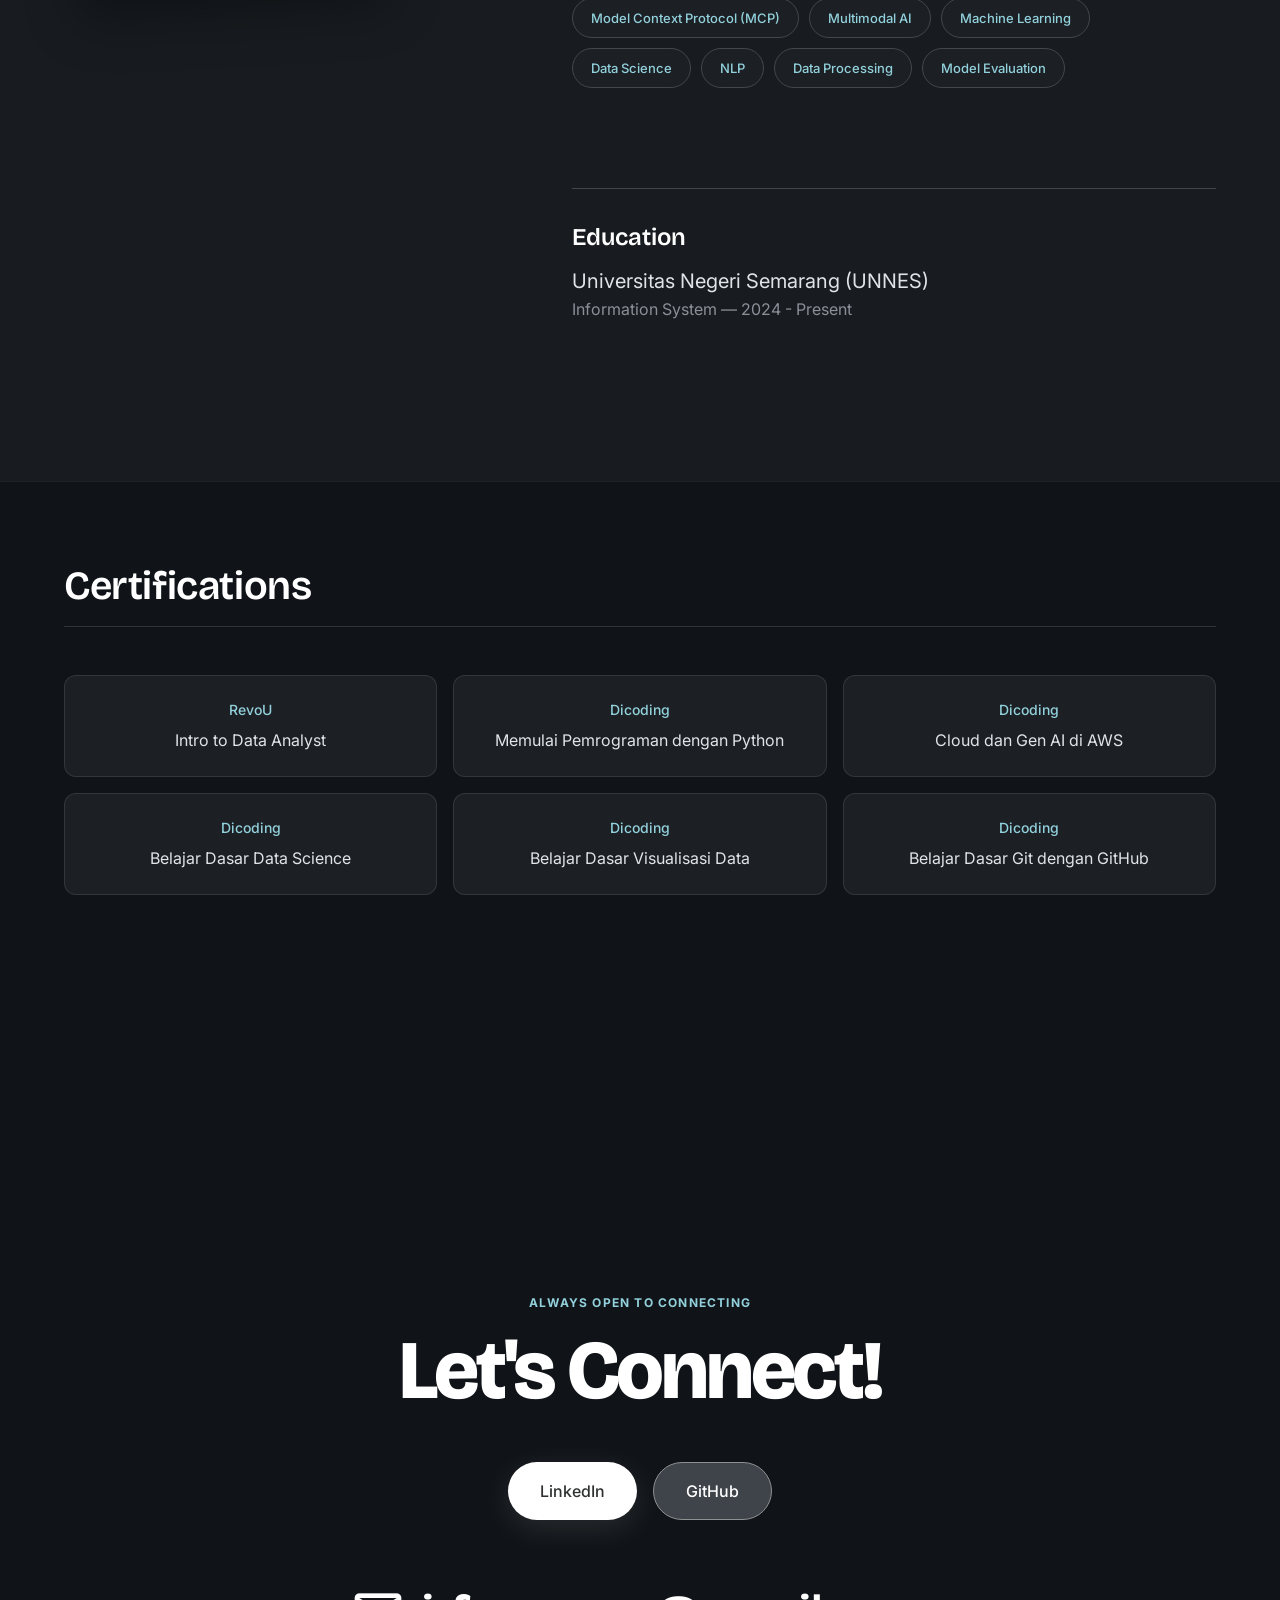
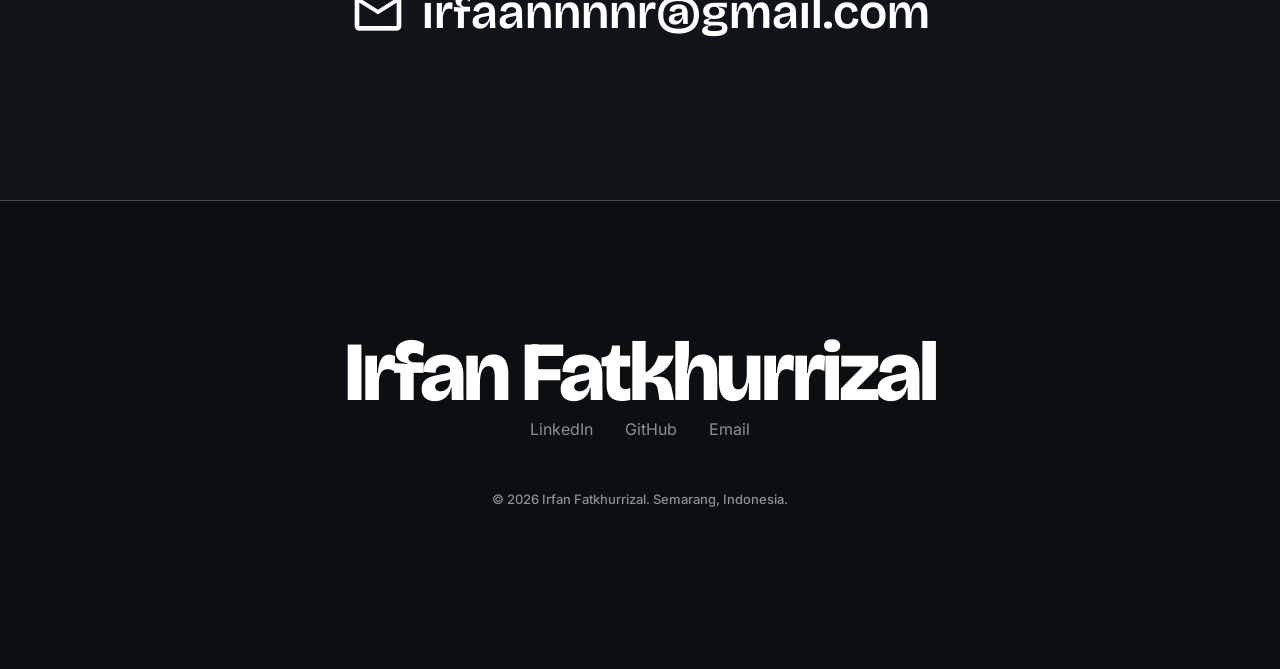
==== commit c26a8dbb: "fix(nav): change Home link to #hero and add smooth scroll handler to prevent page reload" ====
--- a/index.html
+++ b/index.html
@@ -32,11 +32,11 @@
   <!-- Navigation -->
   <nav class="navbar" id="navbar">
     <div class="navbar__inner">
-      <a class="navbar__logo" href="index.html">
+      <a class="navbar__logo" href="#hero">
         Irfan Fatkhurrizal
       </a>
       <div class="navbar__links">
-        <a class="navbar__link active" href="index.html">Home</a>
+        <a class="navbar__link active" href="#hero">Home</a>
         <a class="navbar__link" href="#projects">Projects</a>
         <a class="navbar__link" href="#experience">Experience</a>
         <a class="navbar__link" href="#about">About</a>
@@ -58,7 +58,7 @@
     <button class="mobile-menu__close" aria-label="Close menu">
       <span class="material-symbols-outlined">close</span>
     </button>
-    <a class="mobile-menu__link" href="index.html">Home</a>
+    <a class="mobile-menu__link" href="#hero">Home</a>
     <a class="mobile-menu__link" href="#projects">Projects</a>
     <a class="mobile-menu__link" href="#experience">Experience</a>
     <a class="mobile-menu__link" href="#about">About</a>
--- a/style.css
+++ b/style.css
@@ -512,7 +512,7 @@
 @media (min-width: 768px) {
   .case-studies__grid {
     grid-template-columns: repeat(12, 1fr);
-    row-gap: 64px;
+    row-gap: 48px;
     column-gap: 32px;
   }
 }
@@ -532,6 +532,7 @@
 .project-card {
   display: flex;
   flex-direction: column;
+  height: 100%;
   background: var(--surface-elevated);
   border-radius: 12px;
   overflow: hidden;
@@ -541,7 +542,6 @@
   text-decoration: none;
   color: inherit;
 }
-
 .project-card:hover {
   transform: translateY(-8px);
   box-shadow: var(--card-shadow);
@@ -586,11 +586,17 @@
 
 .project-card__content {
   padding: 30px 28px;
-  flex-grow: 1;
+  flex: 1 1 auto;
   display: flex;
   flex-direction: column;
-  justify-content: space-between;
   background: var(--surface-elevated);
+}
+
+.project-card__content > div {
+  display: flex;
+  flex-direction: column;
+  flex: 1 1 auto;
+  height: 100%;
 }
 
 .project-card__category {
@@ -1177,13 +1183,11 @@
 /* ── Additional Project Helpers ─────────────────────── */
 .card--span-12 { 
   grid-column: span 1; 
-  margin-top: 16px;
 }
 
 @media (min-width: 768px) {
   .card--span-12 { 
     grid-column: span 12; 
-    margin-top: 24px;
   }
 }
 .project-tags {
@@ -1211,7 +1215,8 @@
   display: flex;
   align-items: center;
   gap: 12px;
-  margin-top: 22px;
+  margin-top: auto;
+  padding-top: 20px;
   flex-wrap: wrap;
 }
 
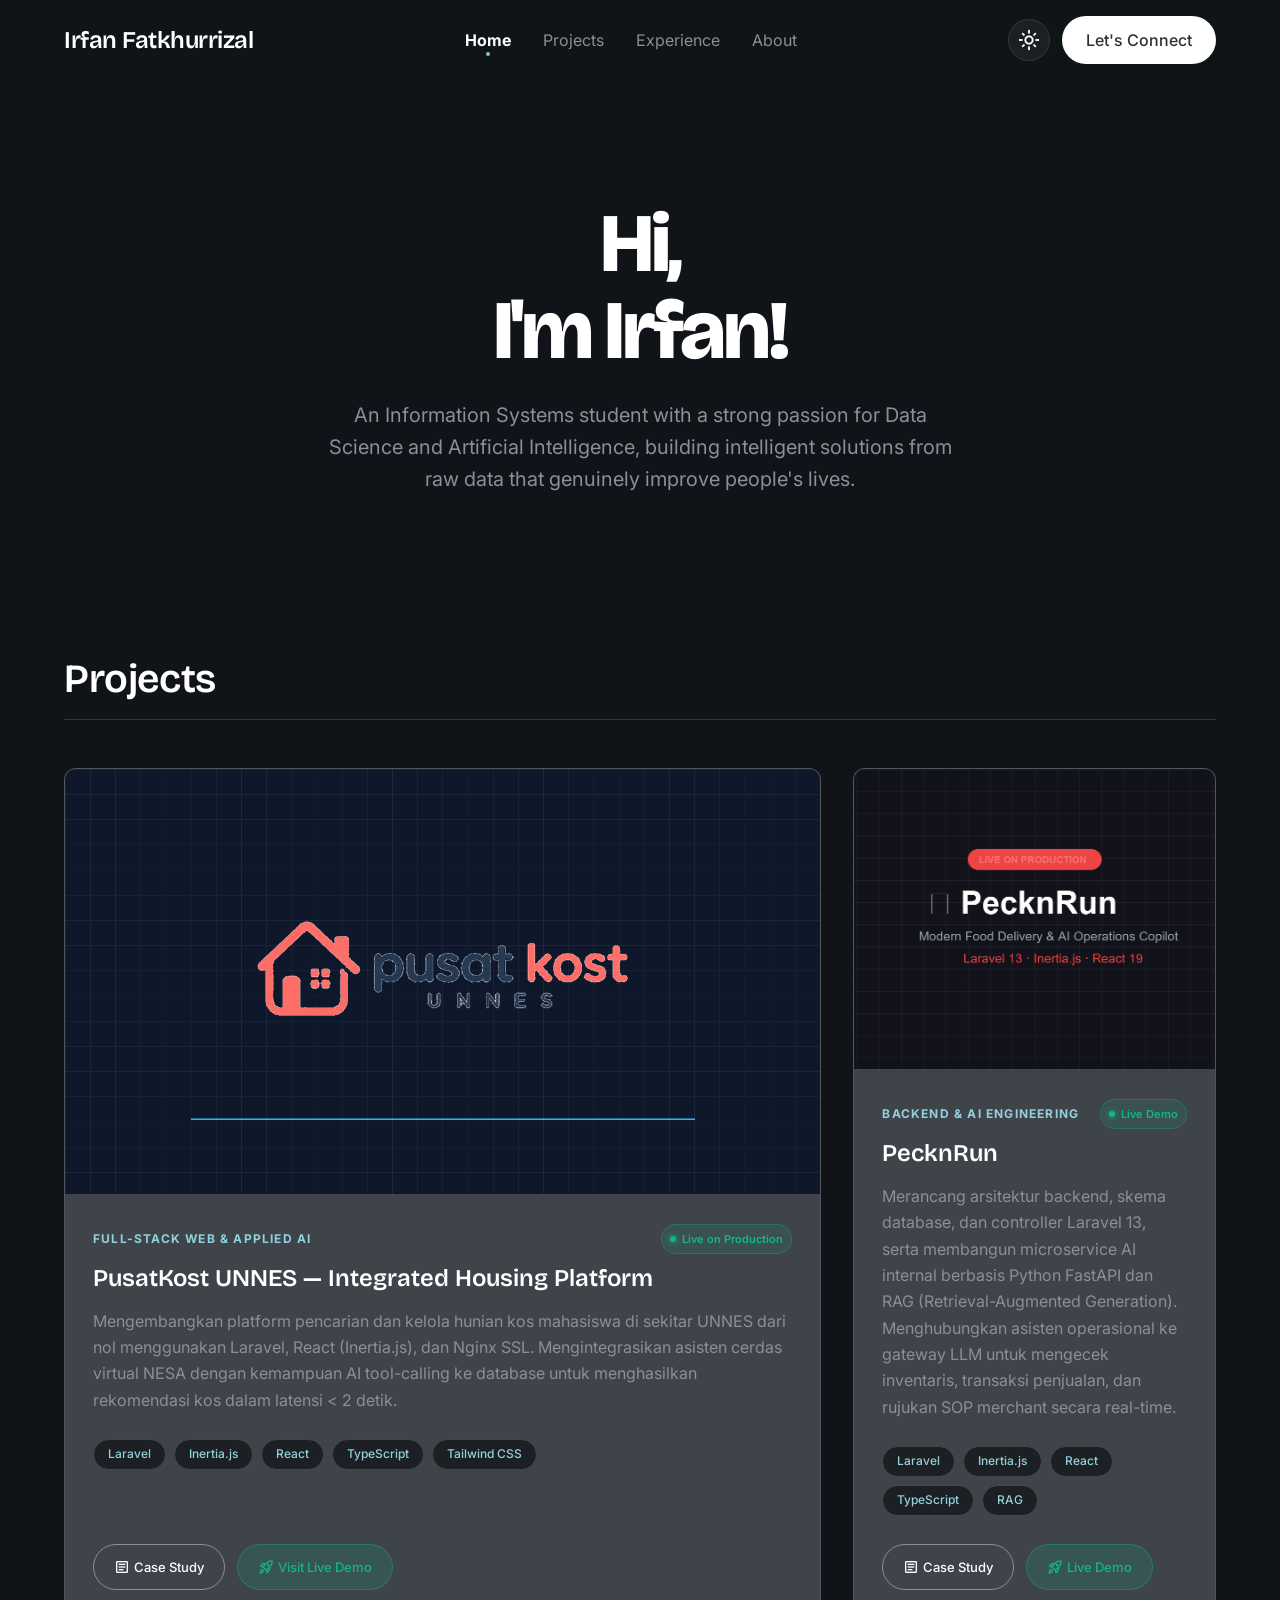
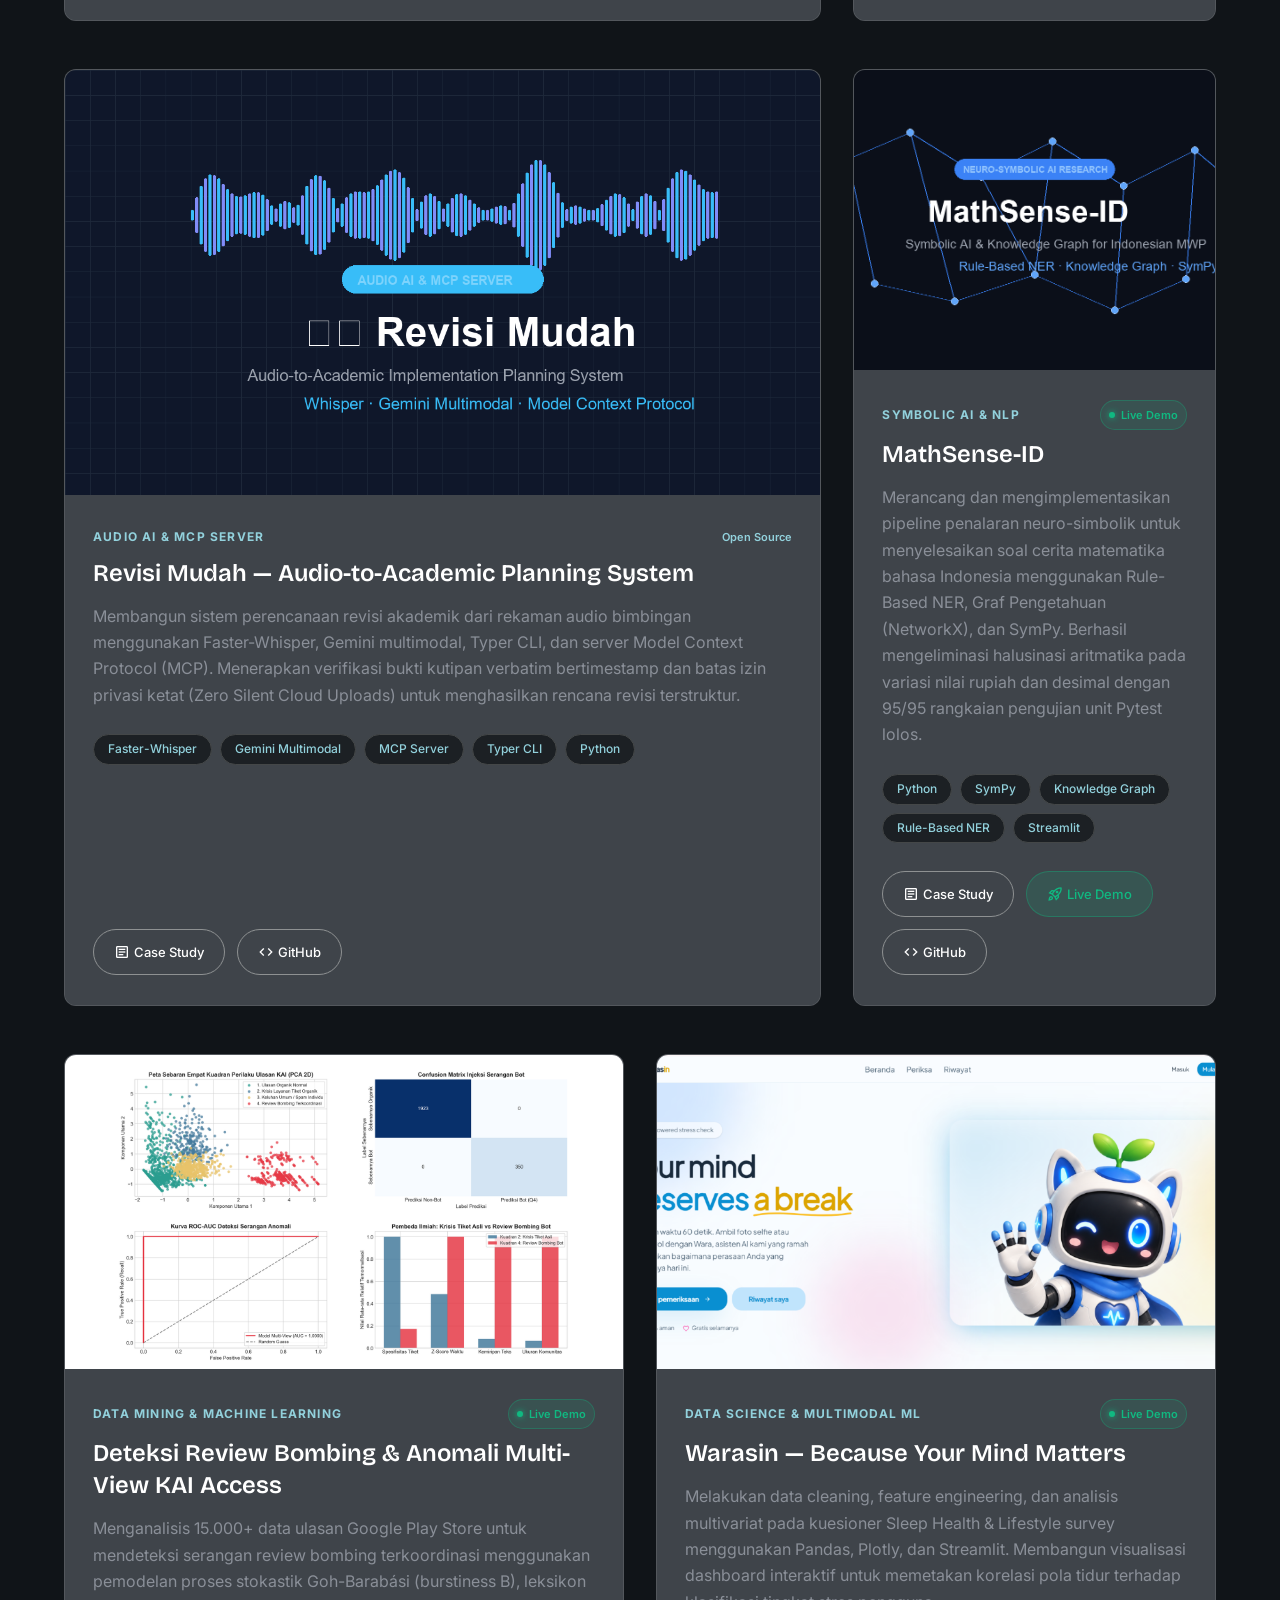
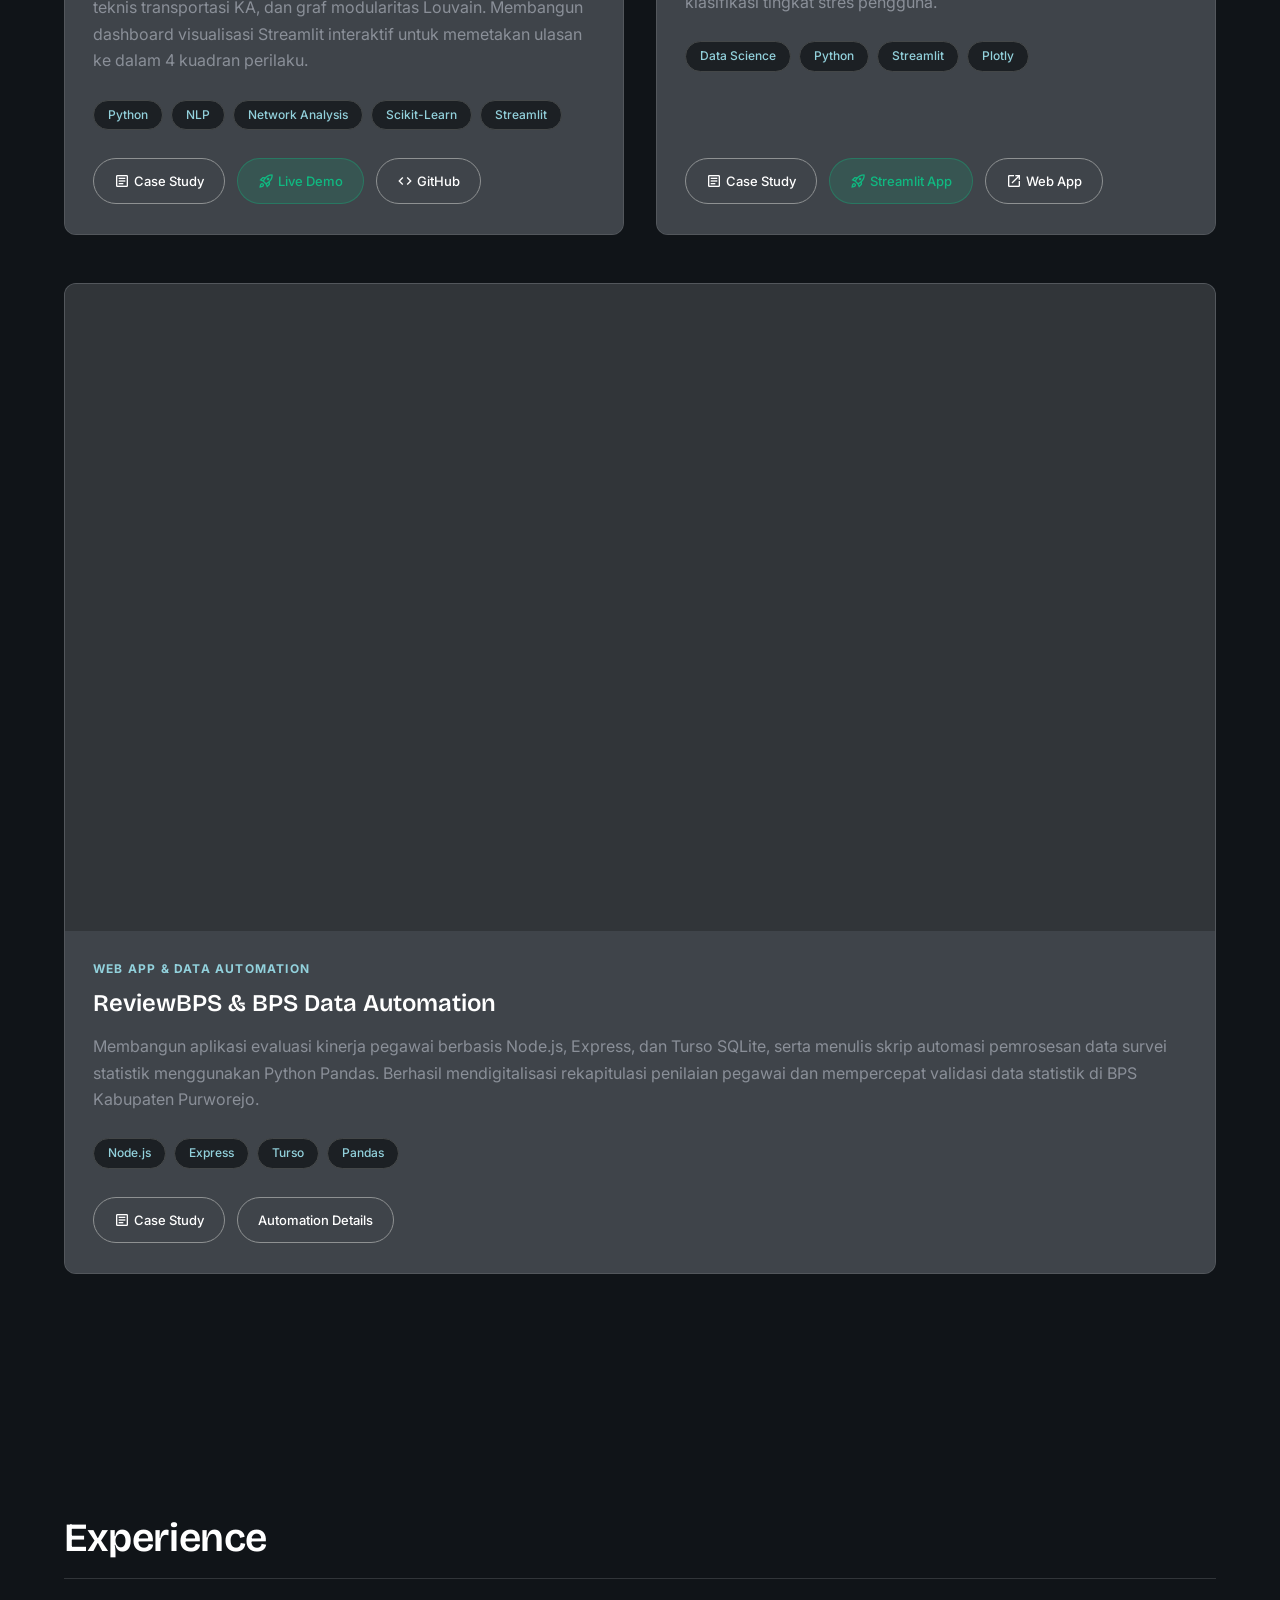
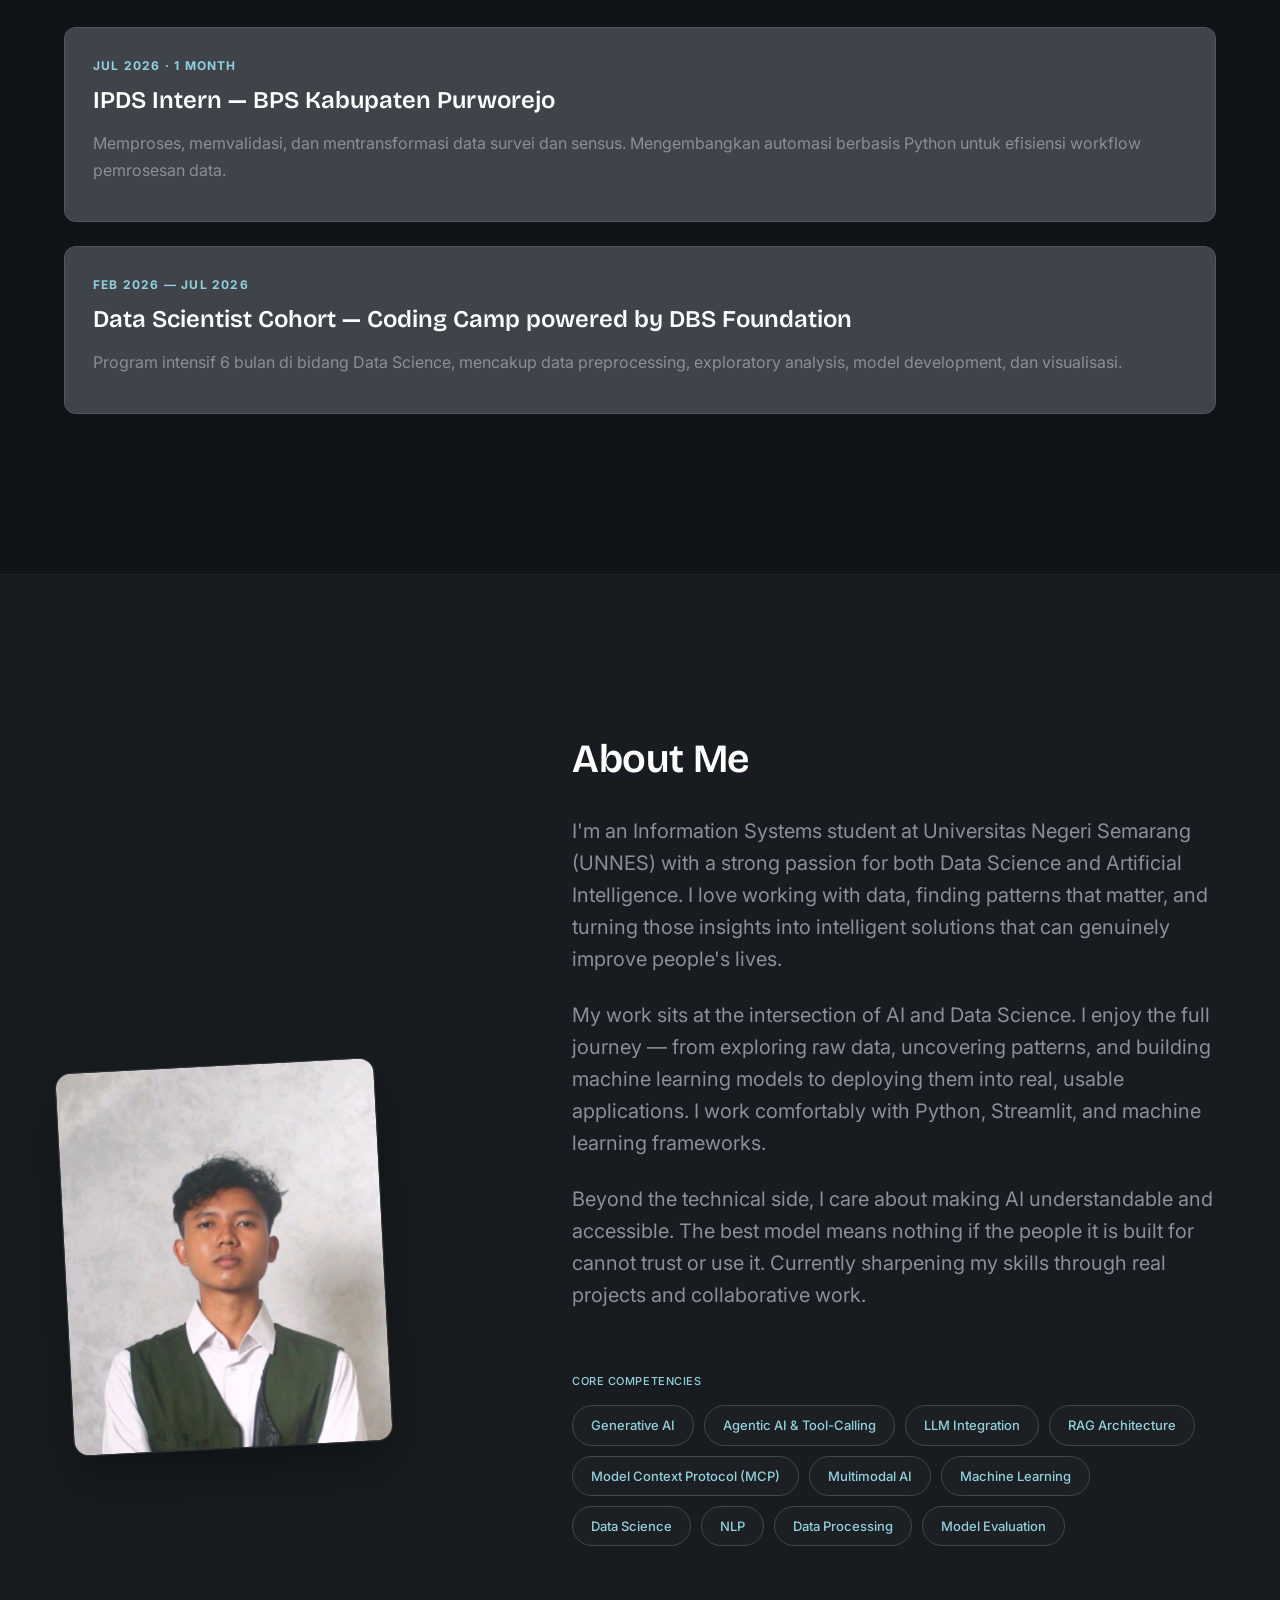
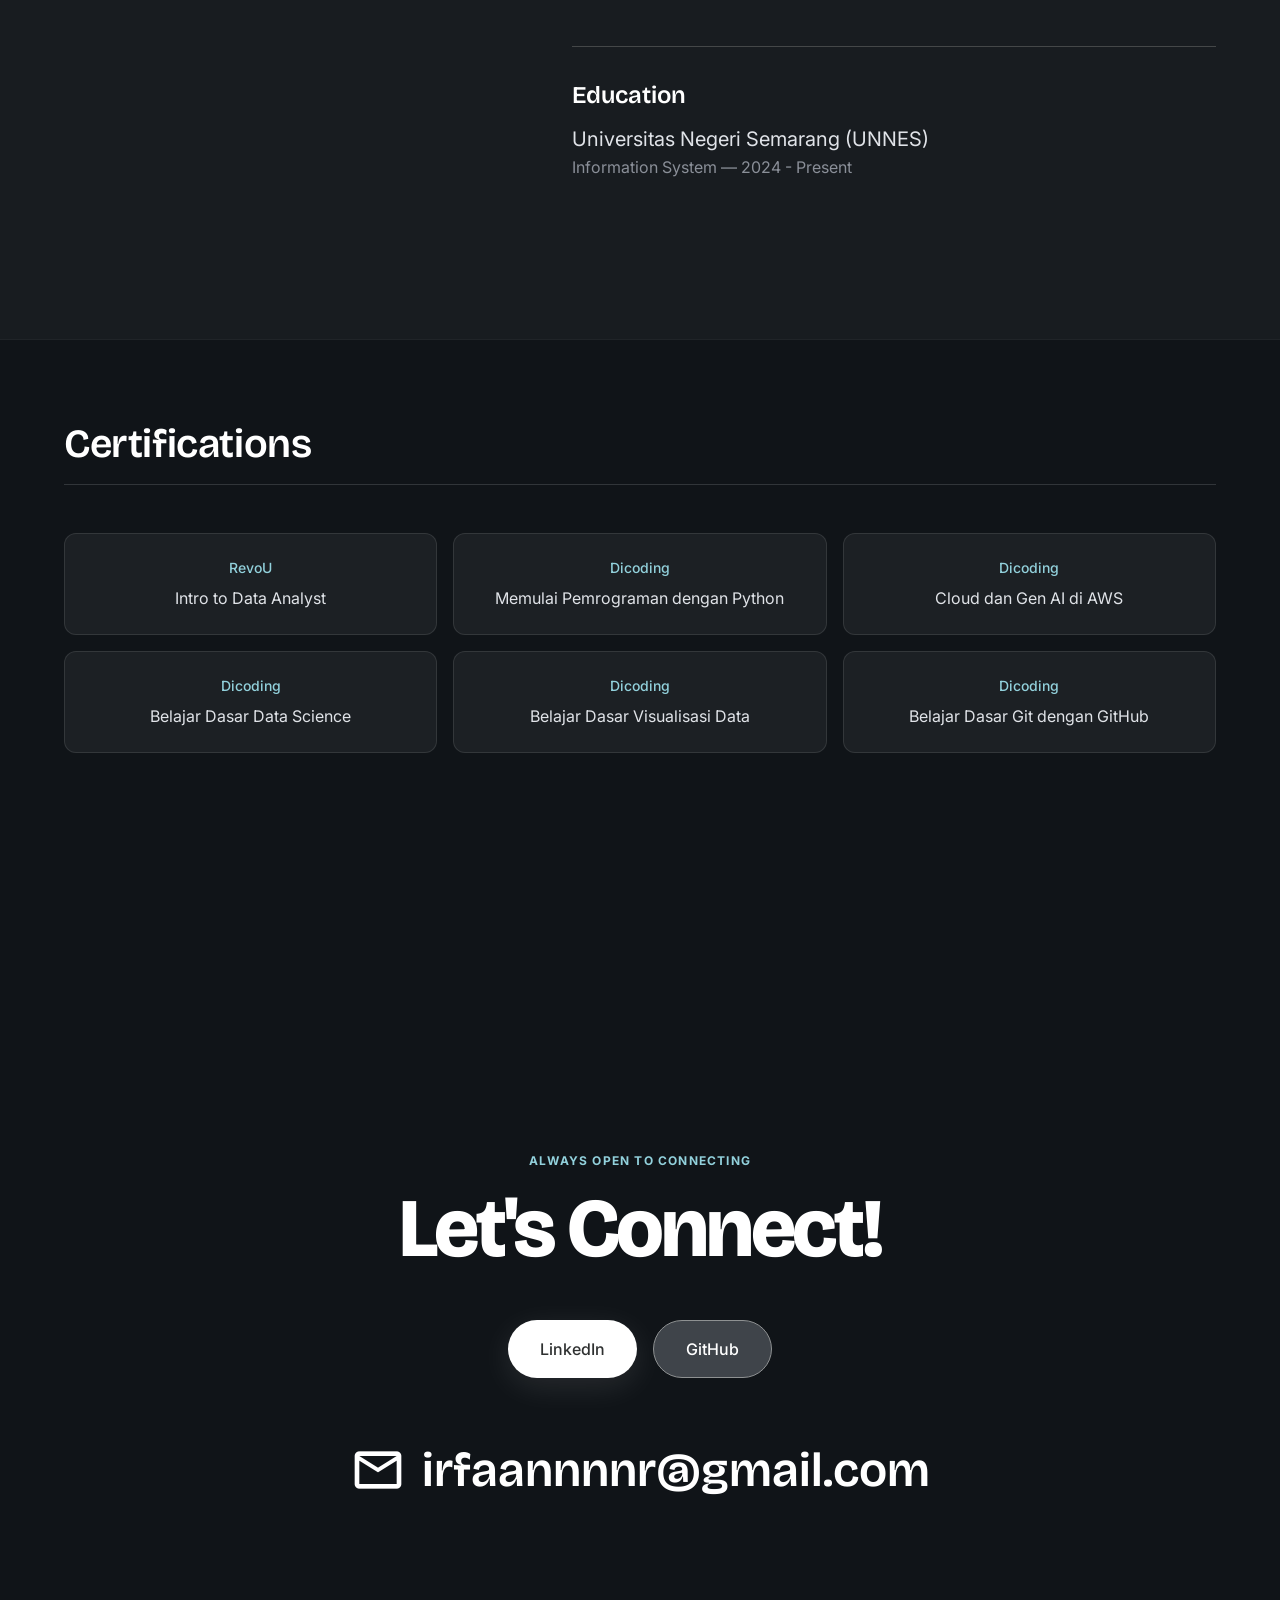
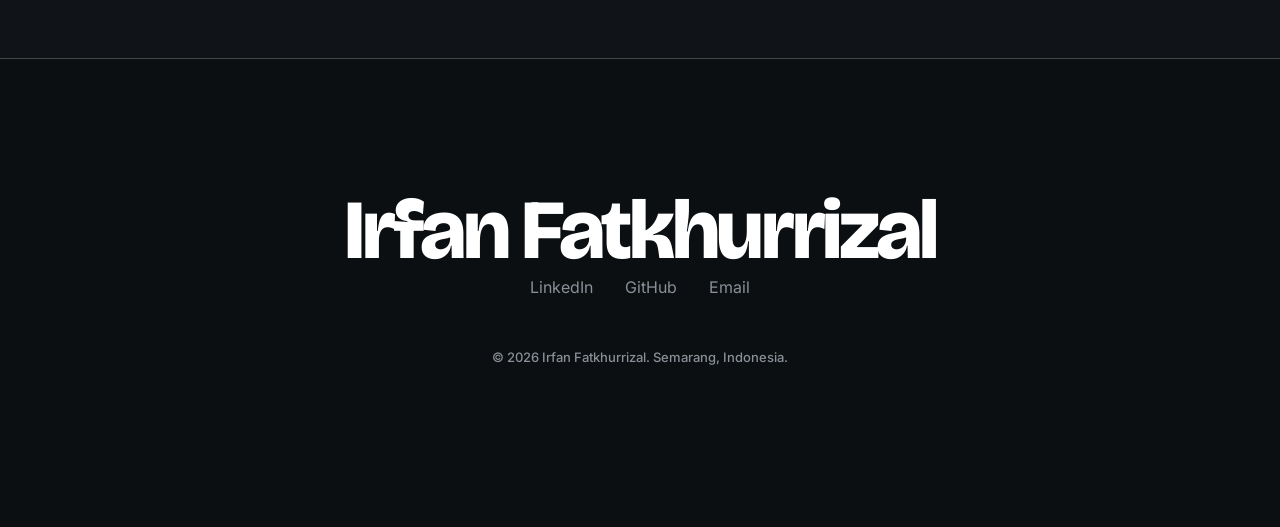
==== commit 1ccbff60: "fix(layout): restore wrapper div on Warasin, enforce left text alignment, and seal all 7 cards unifo" ====
--- a/index.html
+++ b/index.html
@@ -291,6 +291,7 @@
             <div class="project-card__image" style="background-image: url('warasin.png')"></div>
           </a>
           <div class="project-card__content">
+            <div>
               <div style="display: flex; align-items: center; justify-content: space-between; flex-wrap: wrap; margin-bottom: 8px;">
                 <span class="project-card__category text-label-caps" style="margin-bottom: 0;">Data Science &amp; Multimodal ML</span>
                 <span class="live-badge"><span class="live-badge__dot"></span> Live Demo</span>
--- a/style.css
+++ b/style.css
@@ -590,6 +590,7 @@
   display: flex;
   flex-direction: column;
   background: var(--surface-elevated);
+  text-align: left;
 }
 
 .project-card__content > div {
@@ -597,6 +598,13 @@
   flex-direction: column;
   flex: 1 1 auto;
   height: 100%;
+  text-align: left;
+  align-items: flex-start;
+  width: 100%;
+}
+
+.project-card__content [style*="justify-content: space-between"] {
+  width: 100%;
 }
 
 .project-card__category {
@@ -1218,6 +1226,7 @@
   margin-top: auto;
   padding-top: 20px;
   flex-wrap: wrap;
+  width: 100%;
 }
 
 .btn--sm {
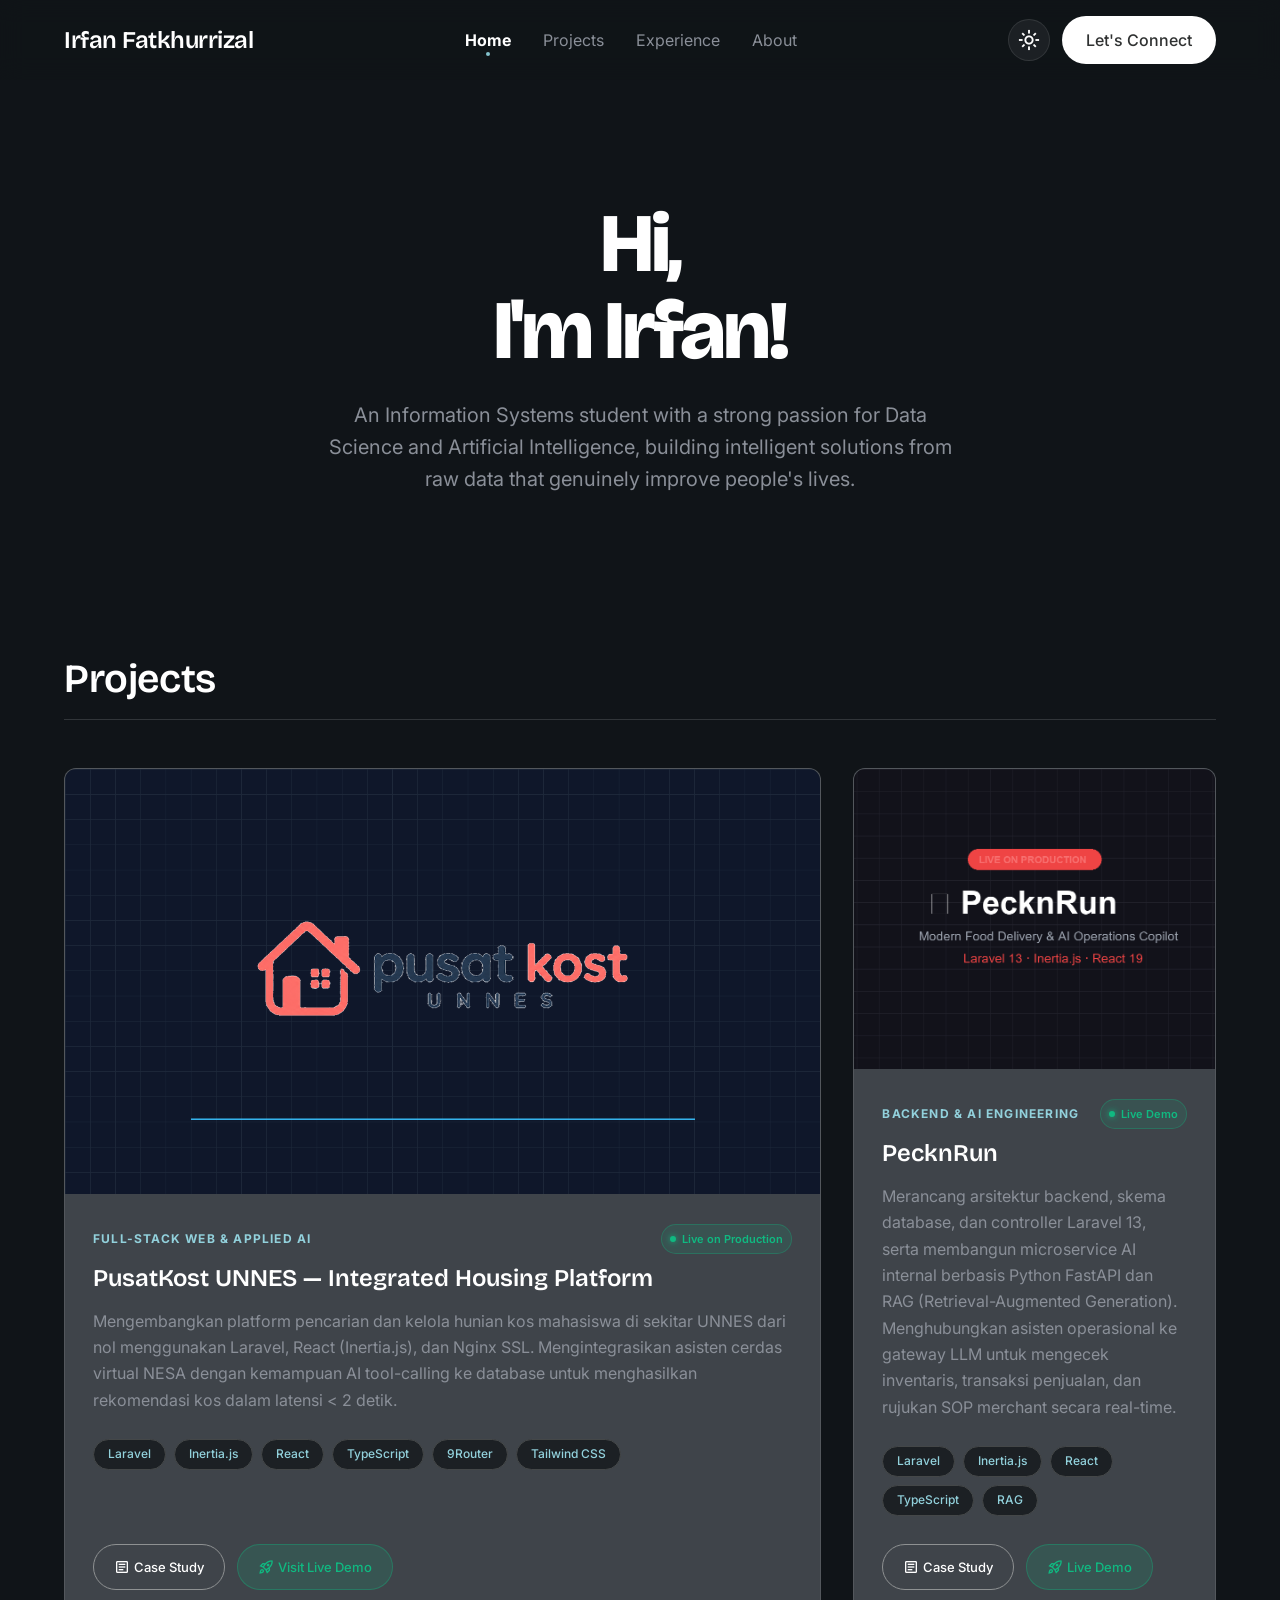
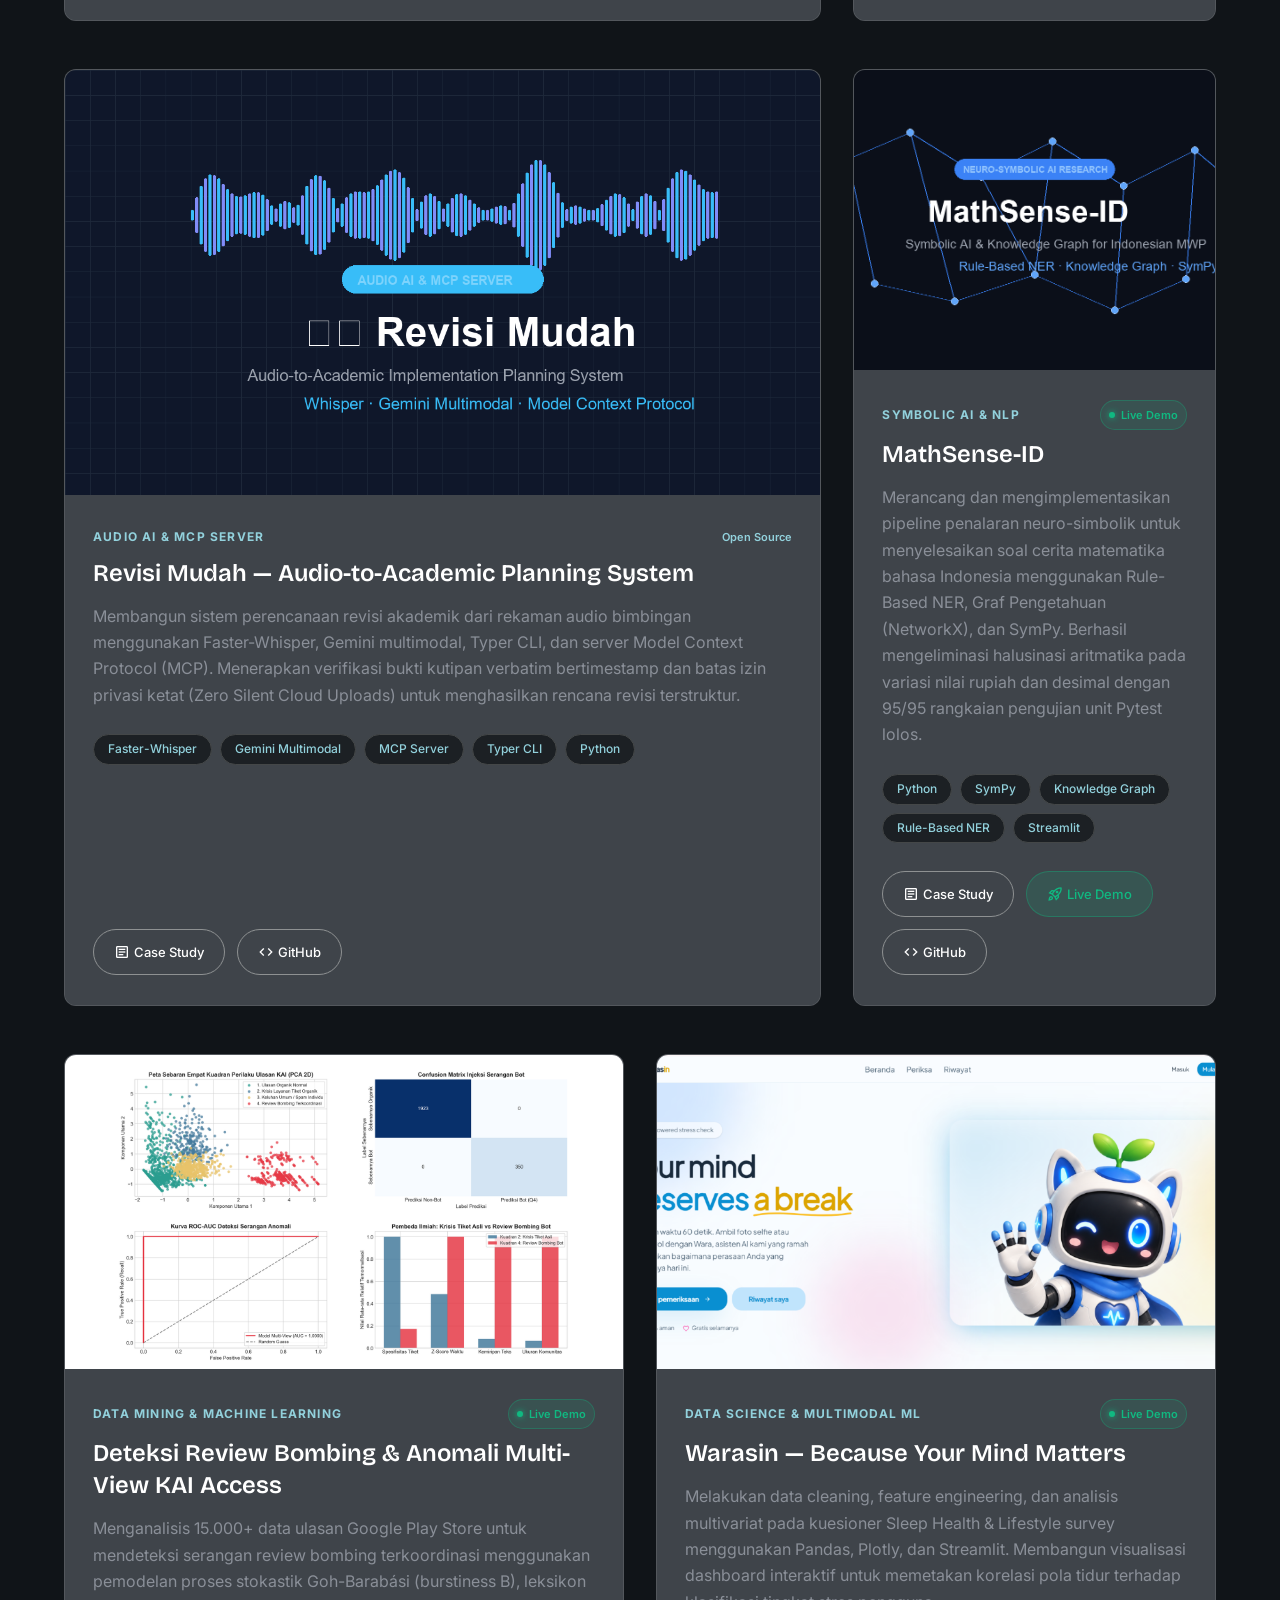
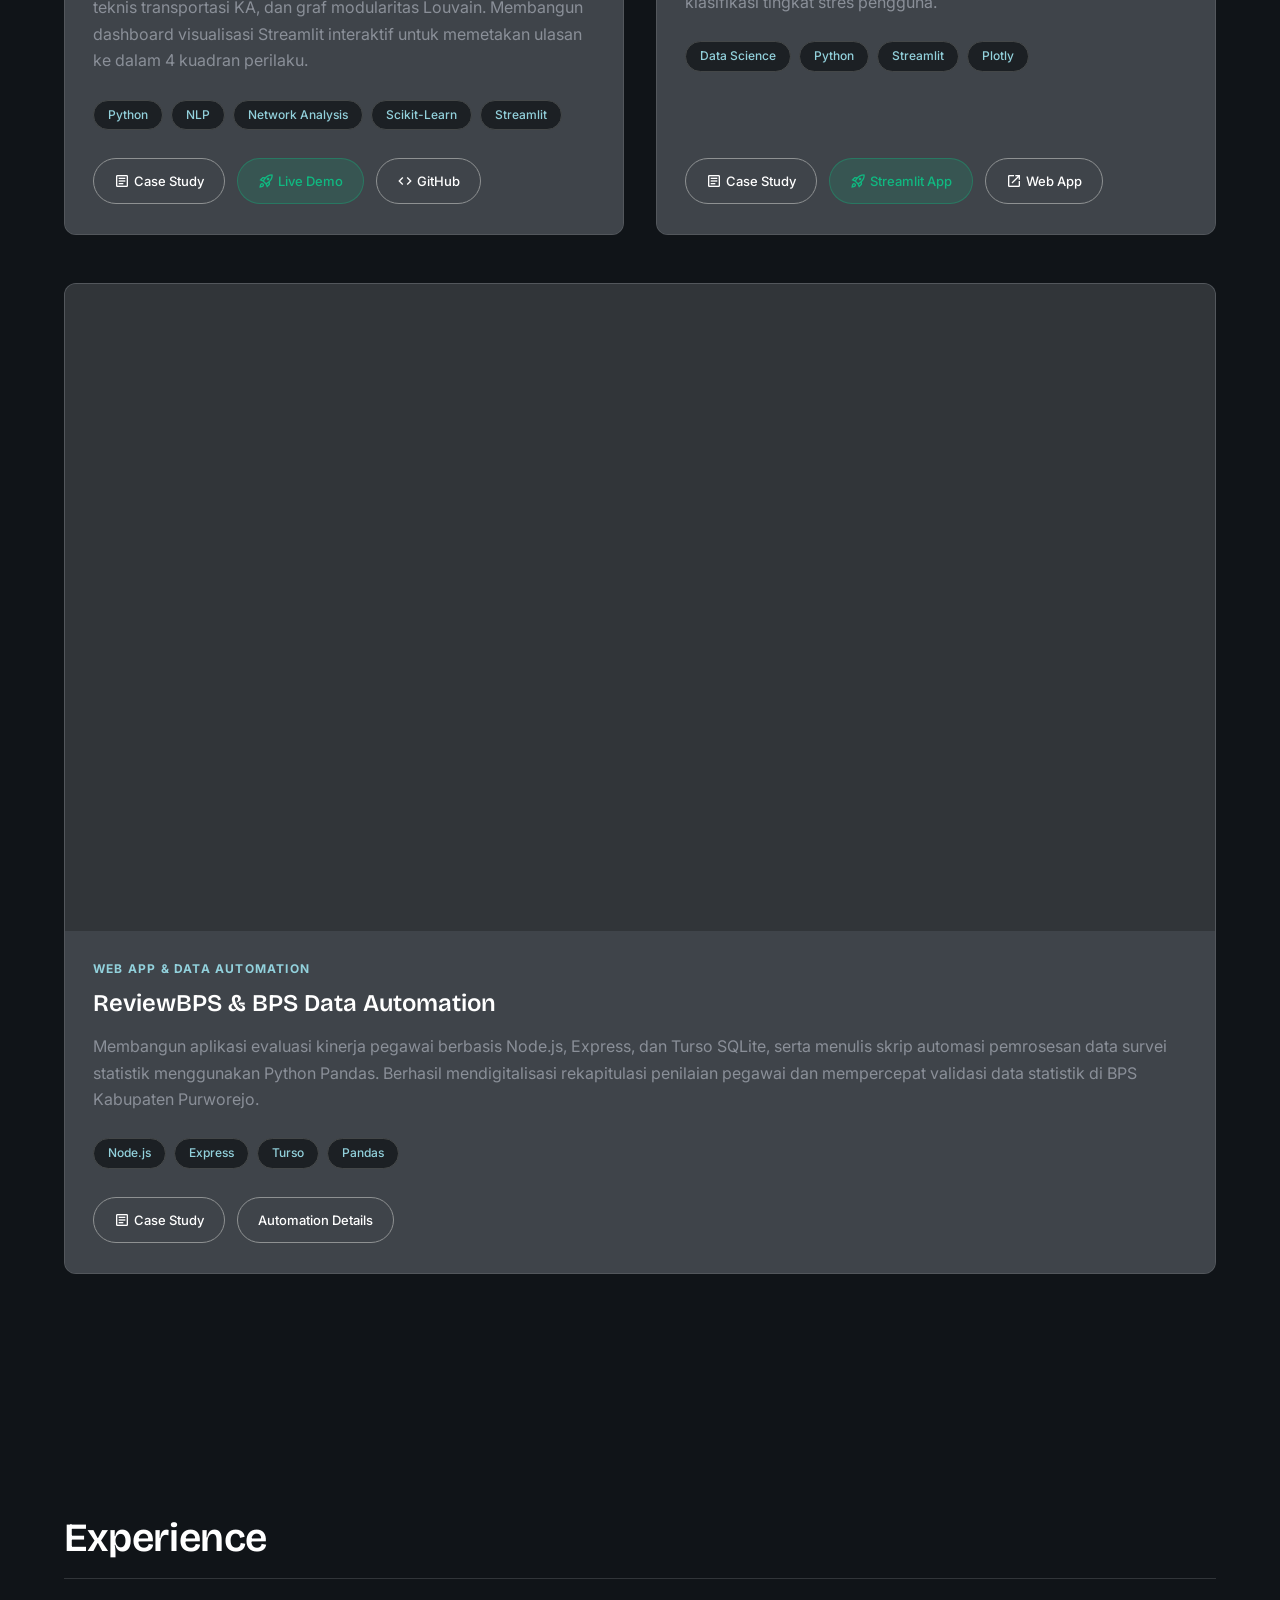
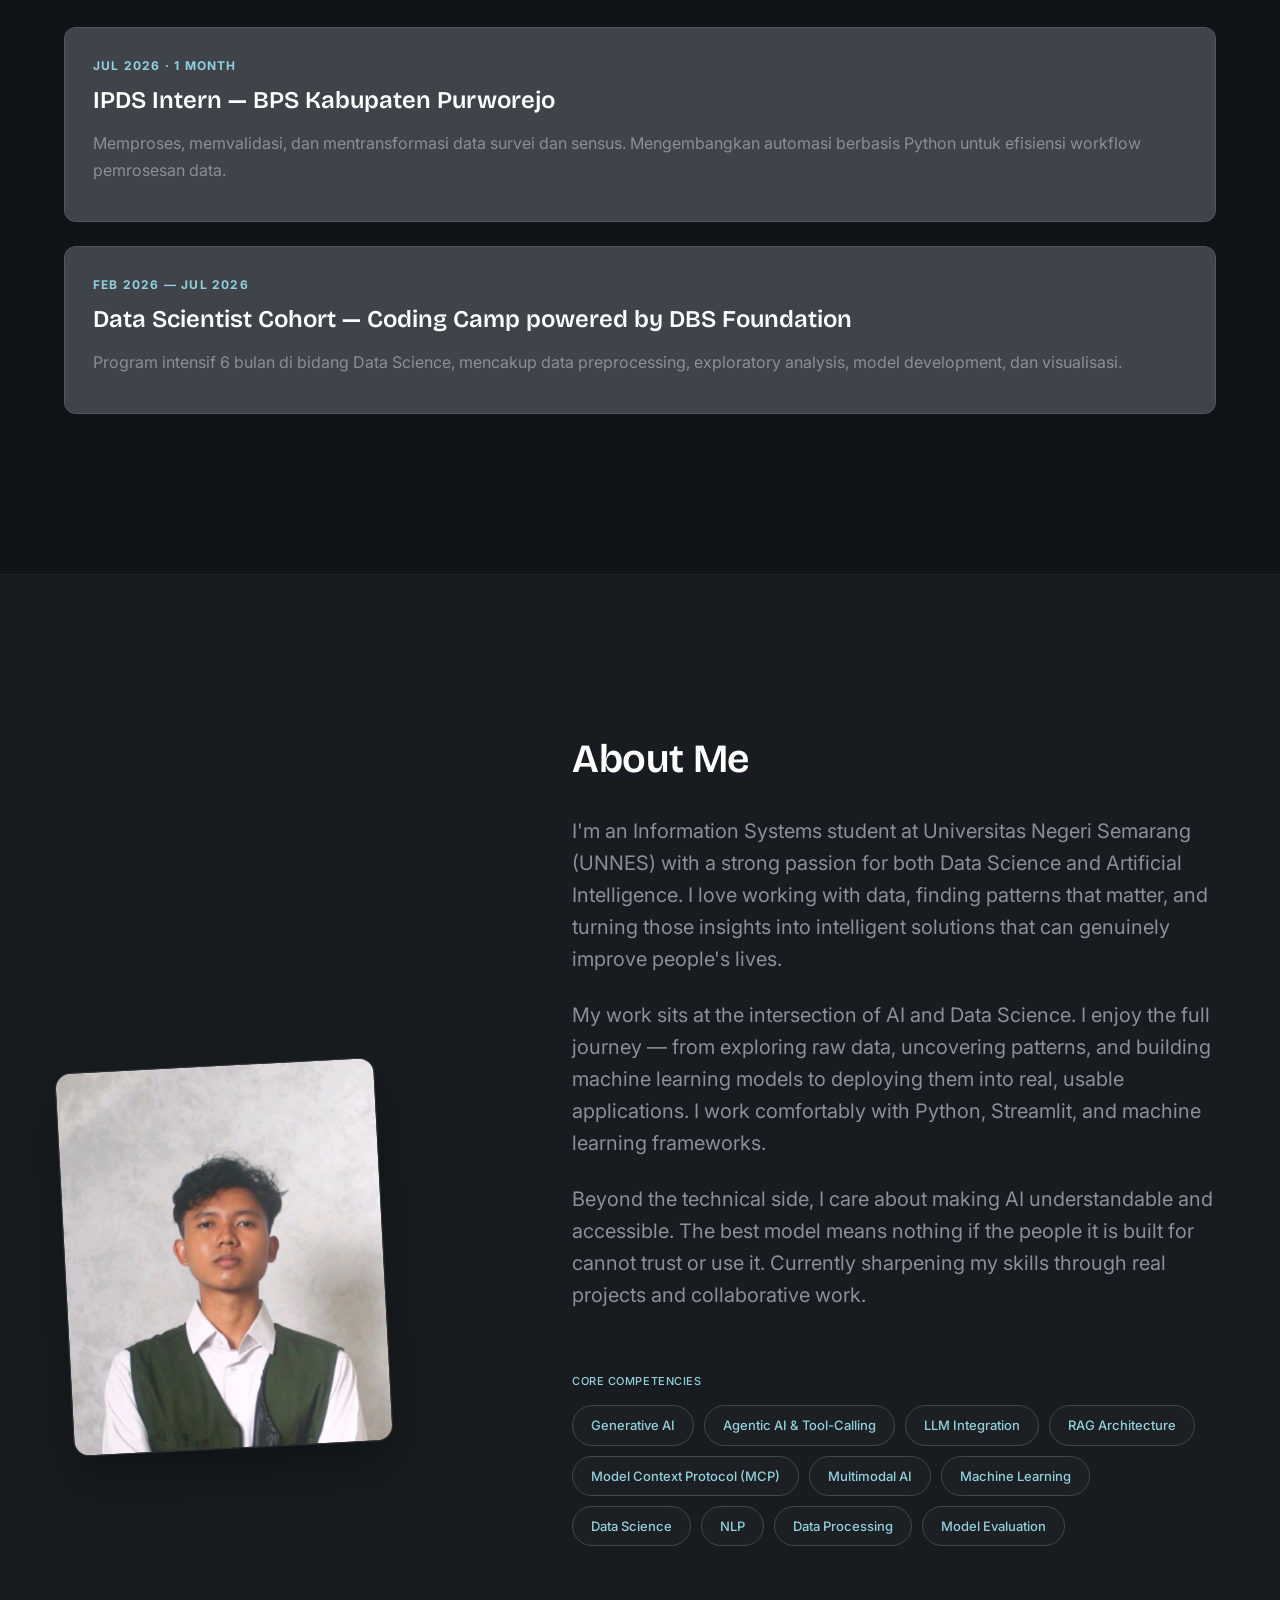
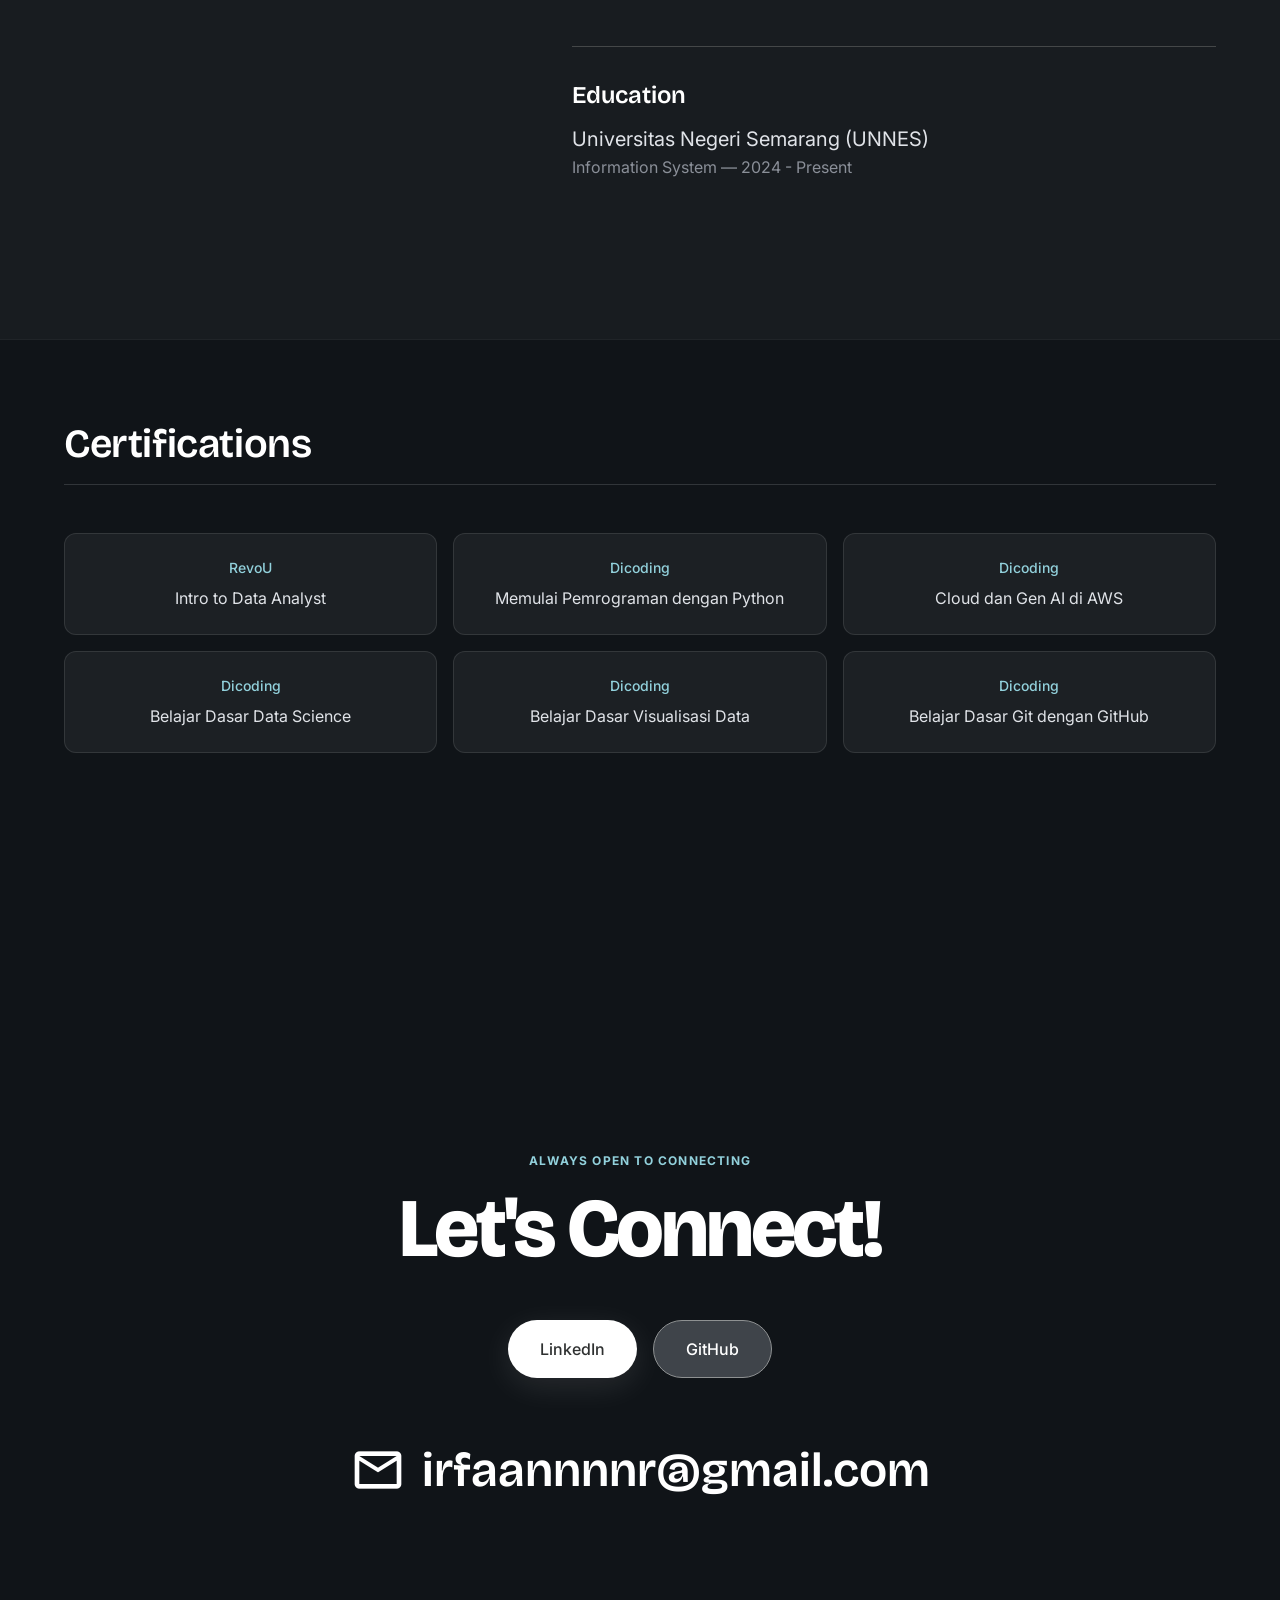
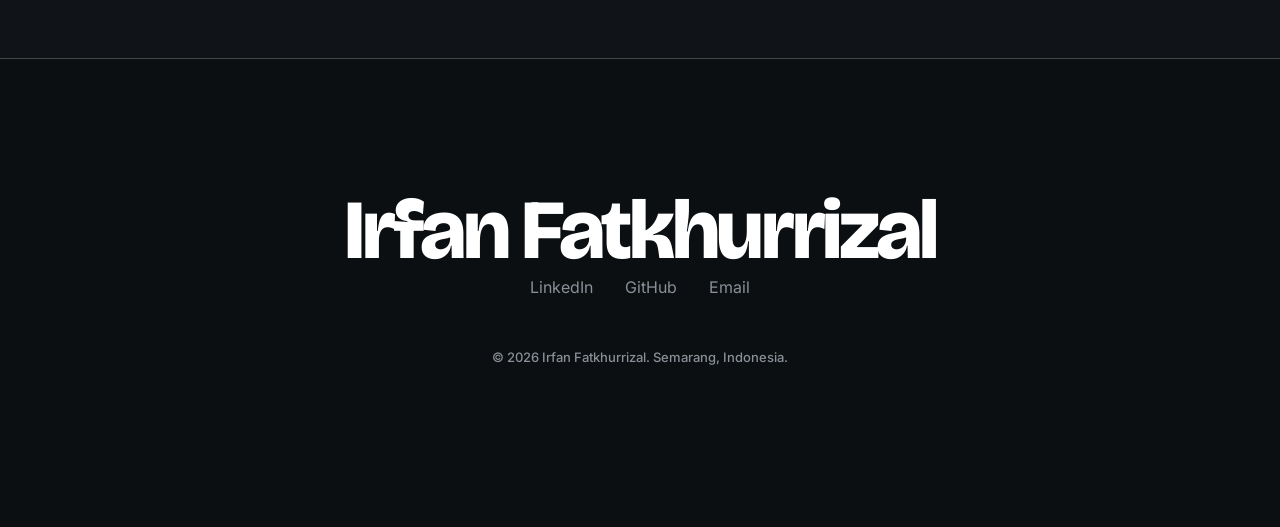
==== commit 2eaccf40: "fix(portfolio): update PusatKost UNNES tech stack and NESA 9Router integration" ====
--- a/index.html
+++ b/index.html
@@ -109,6 +109,7 @@
                 <span class="project-tag">Inertia.js</span>
                 <span class="project-tag">React</span>
                 <span class="project-tag">TypeScript</span>
+                <span class="project-tag">9Router</span>
                 <span class="project-tag">Tailwind CSS</span>
               </div>
               <div class="project-actions">
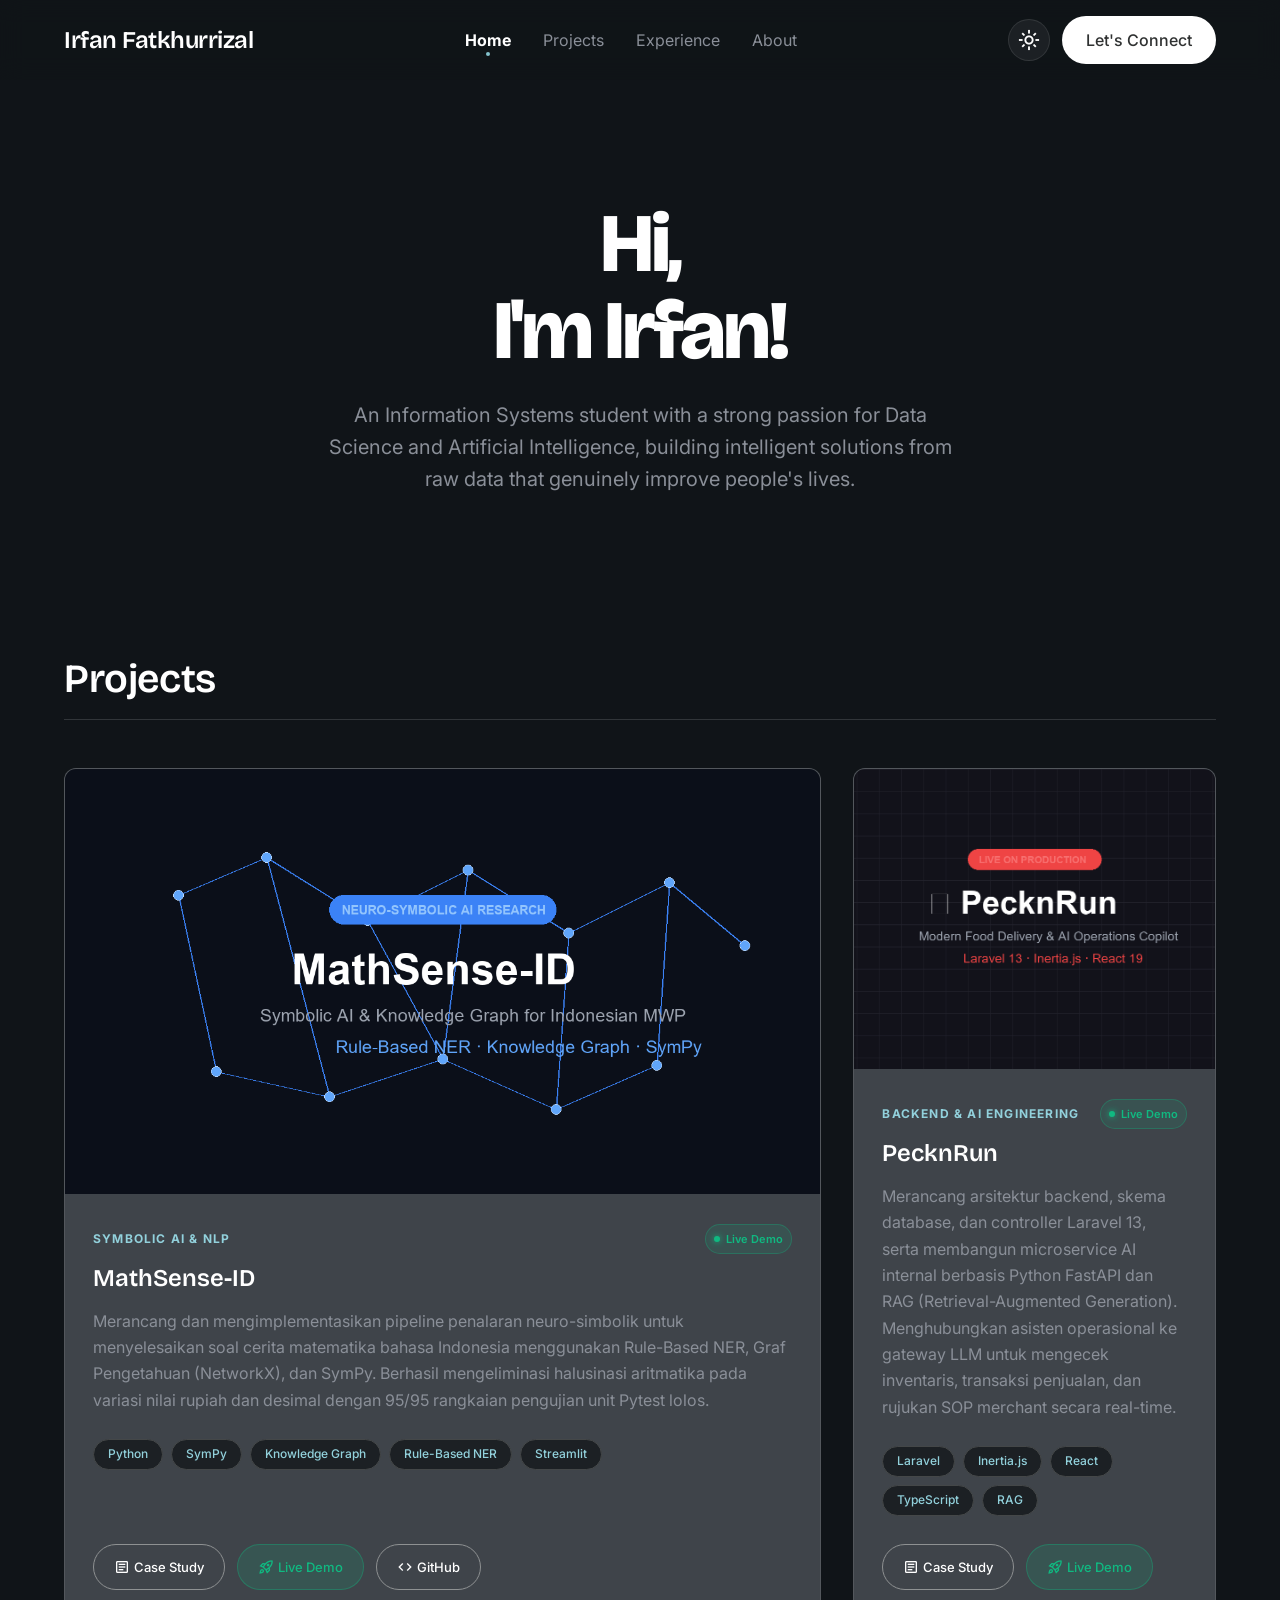
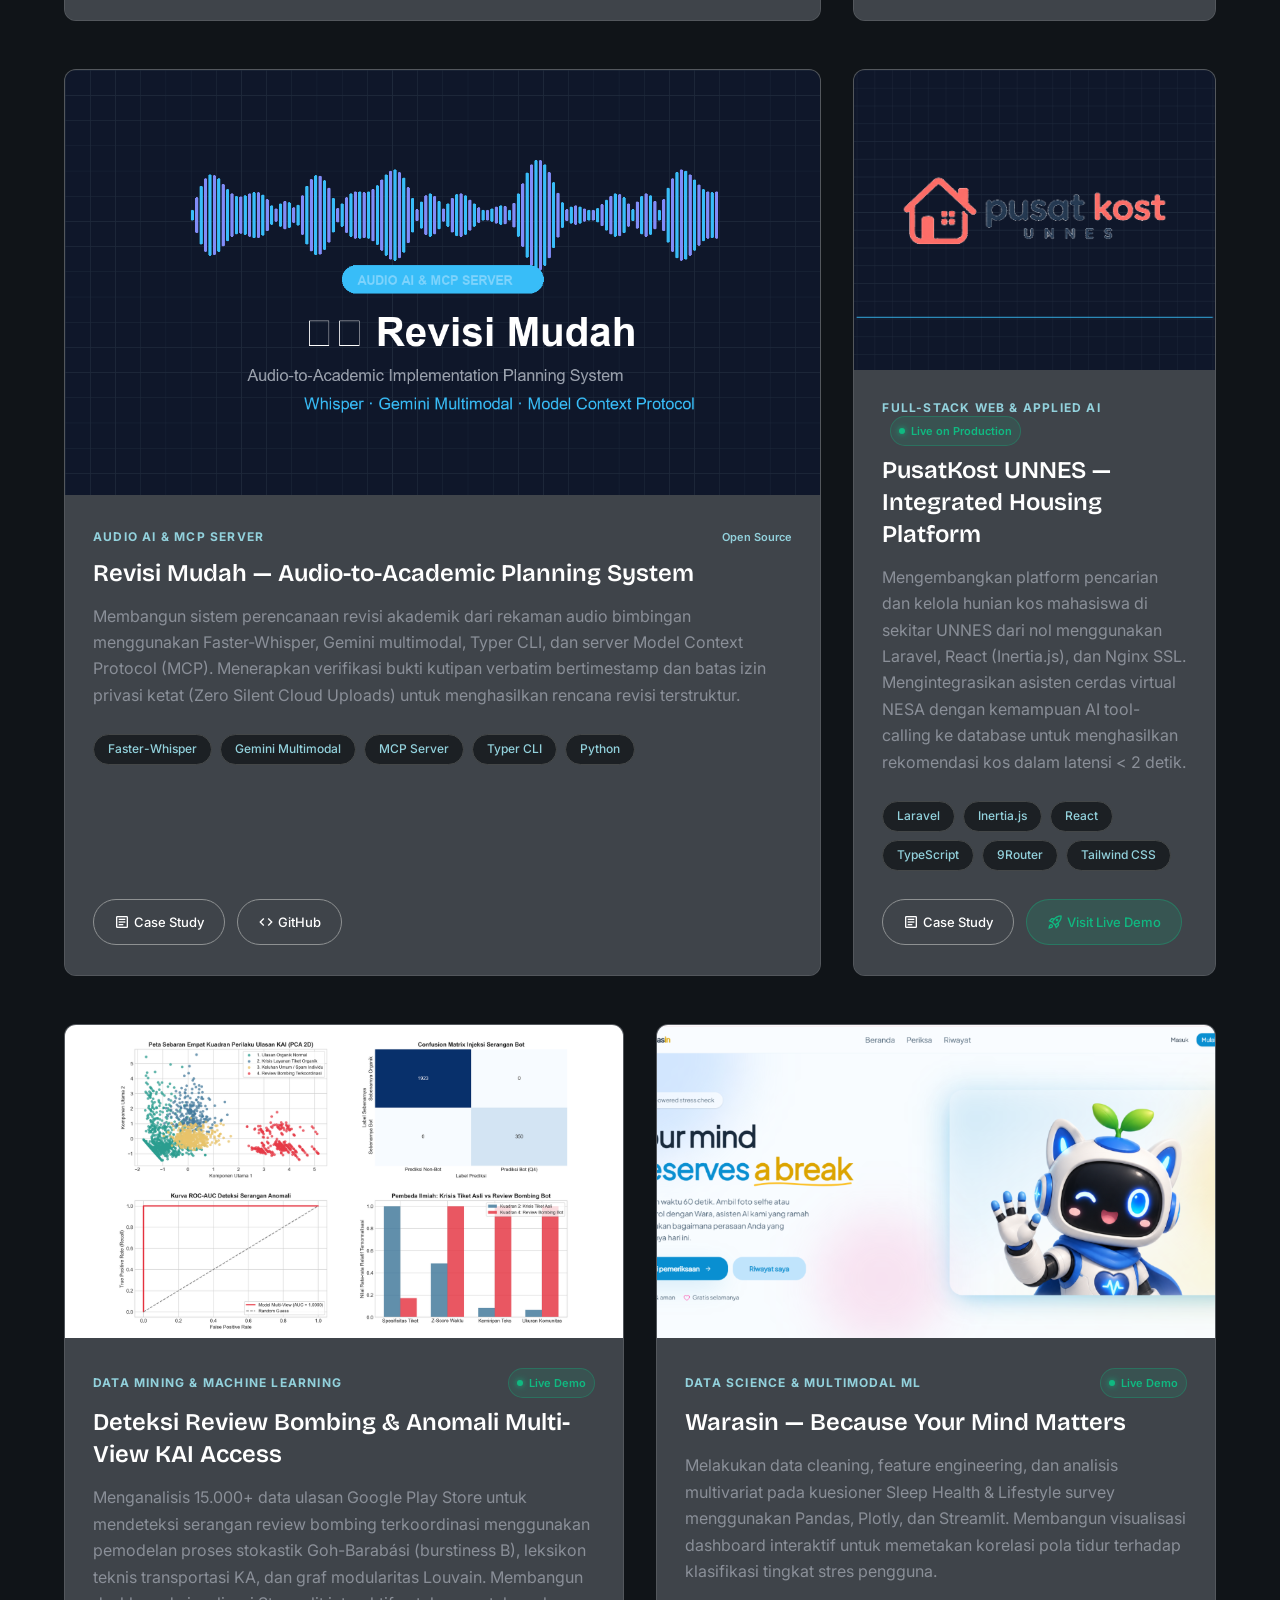
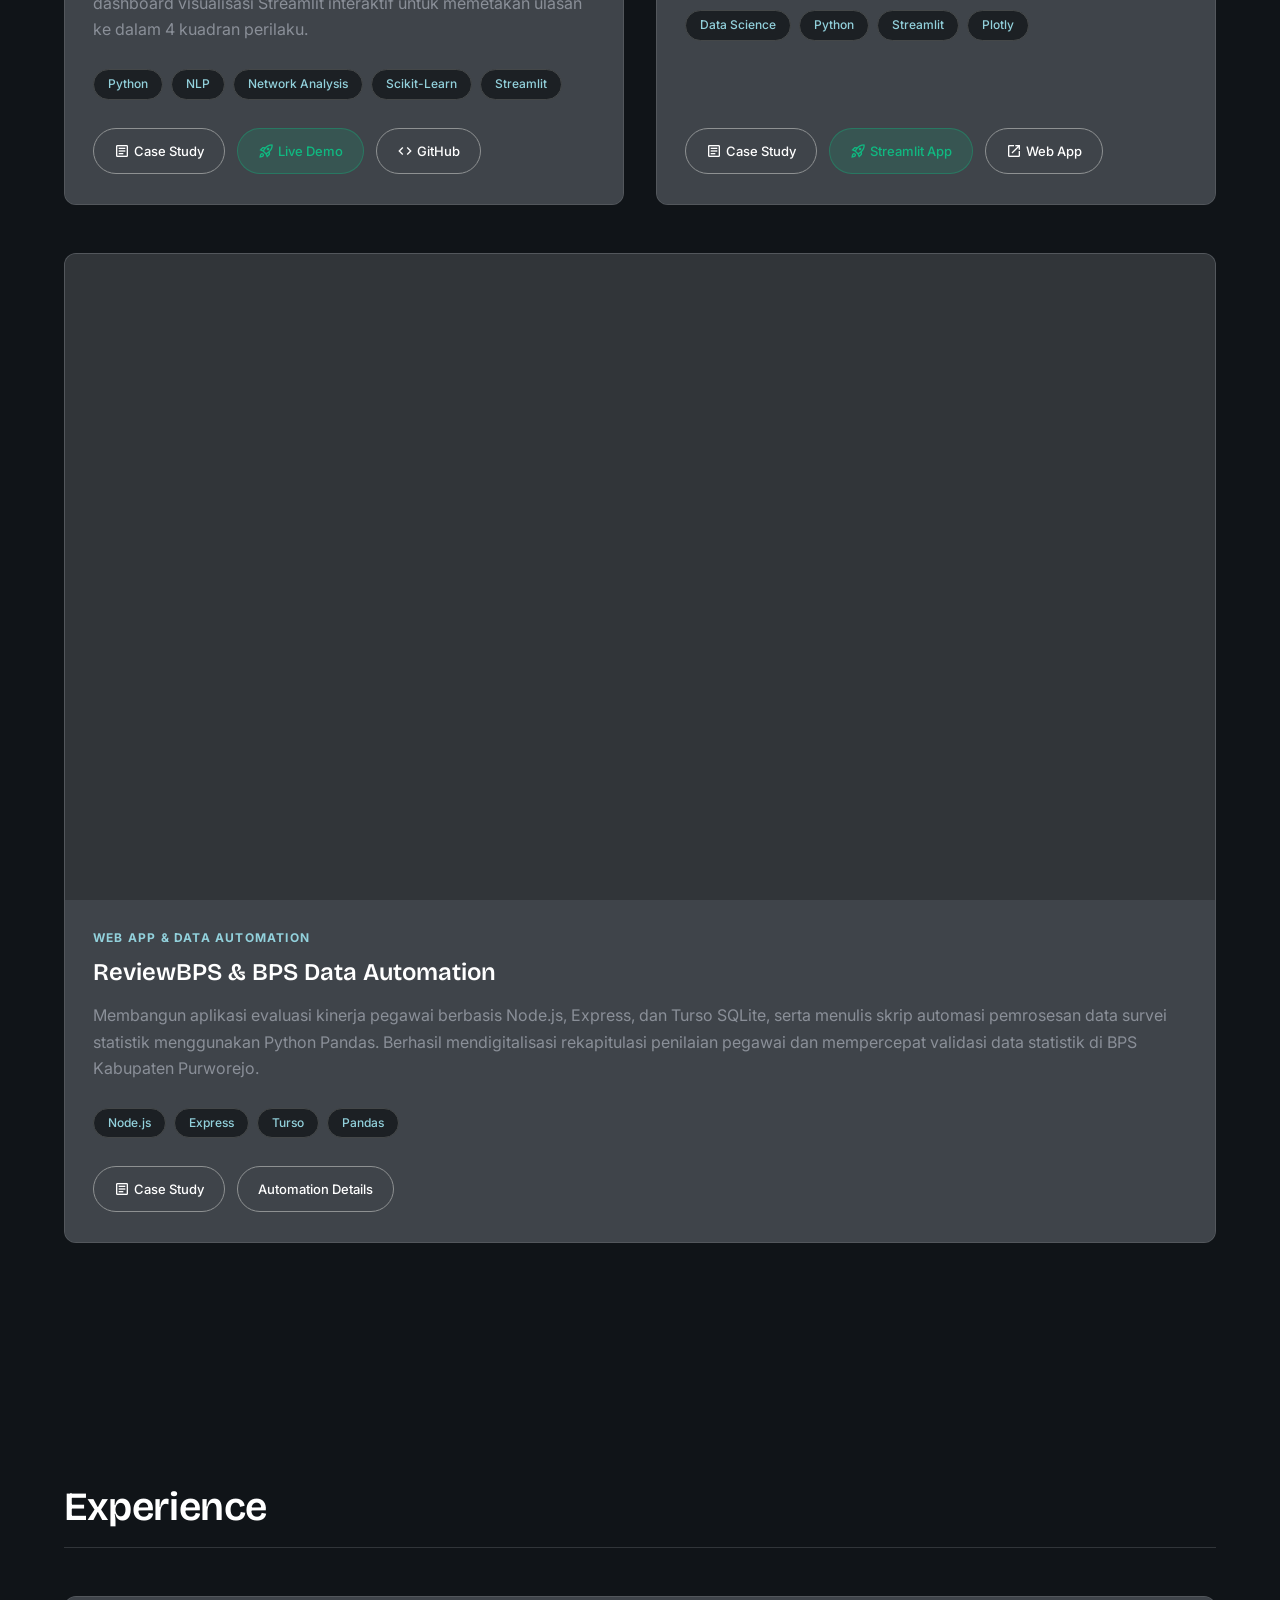
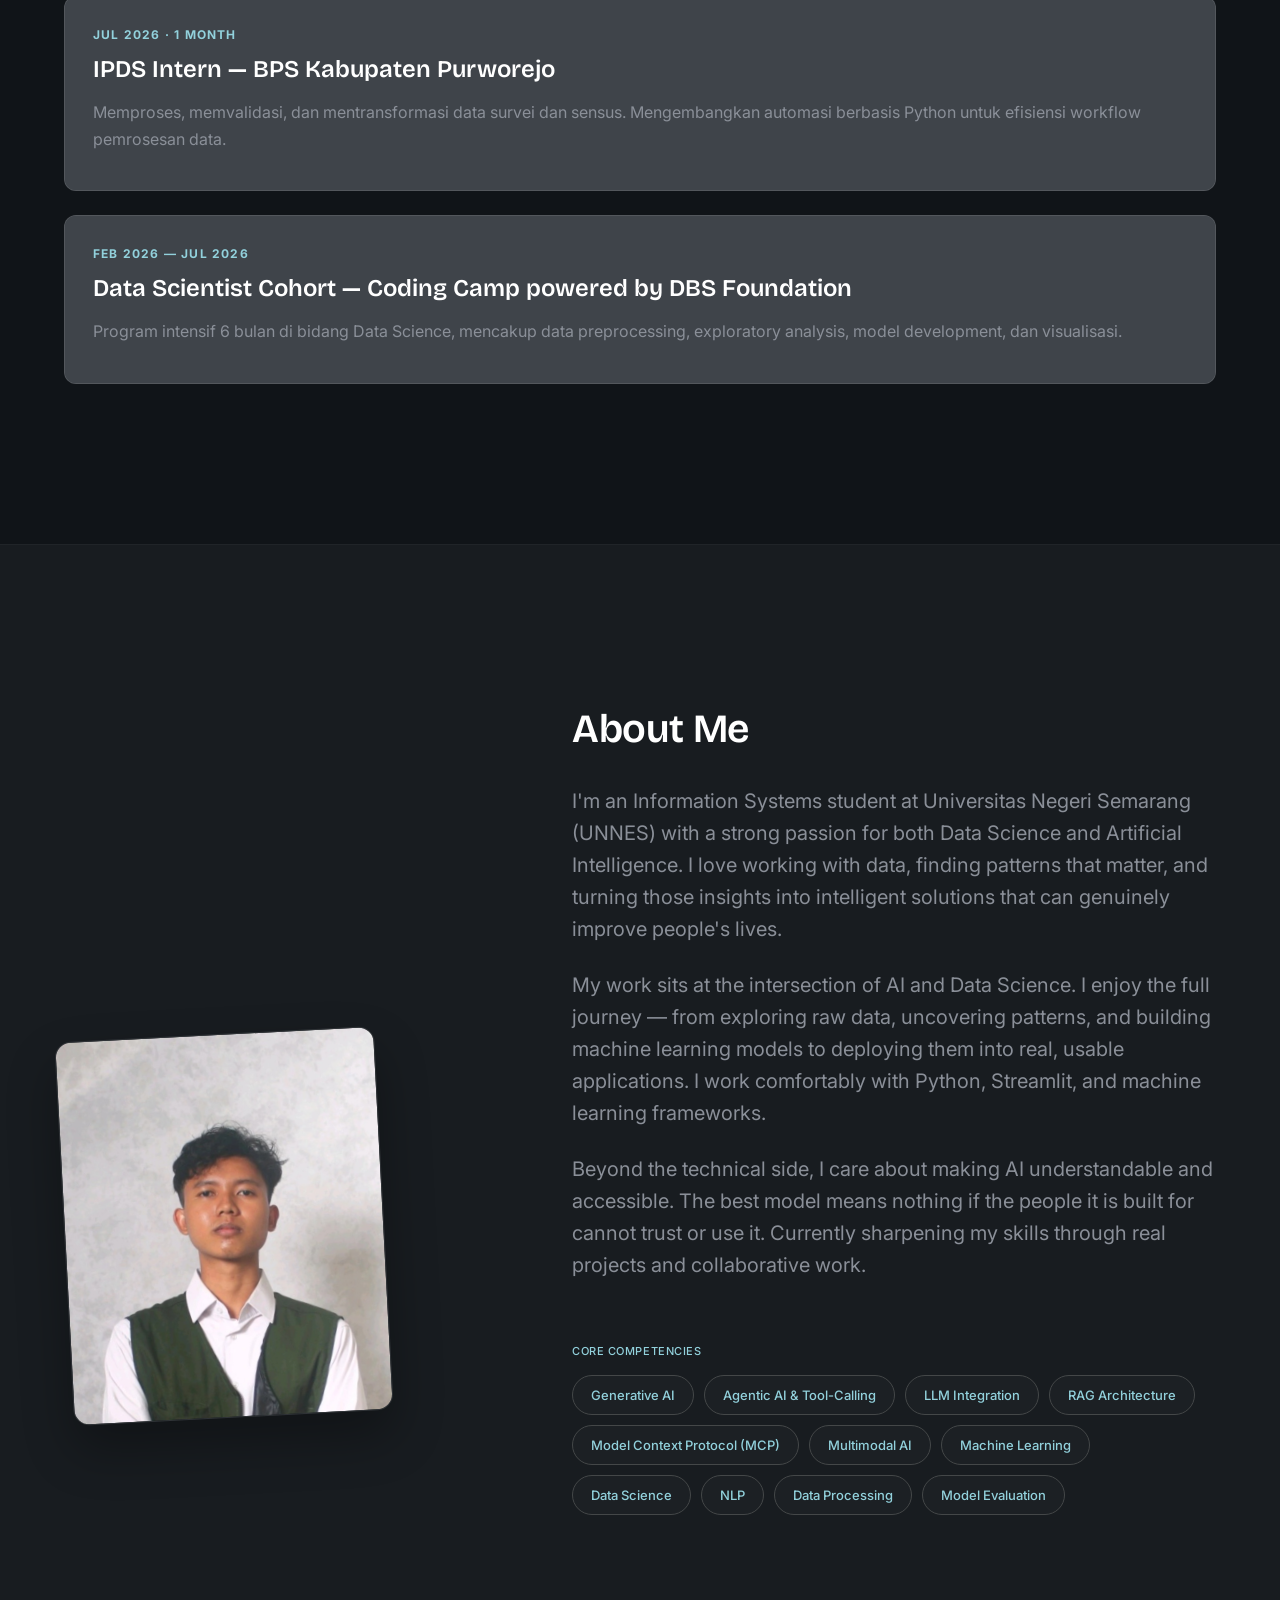
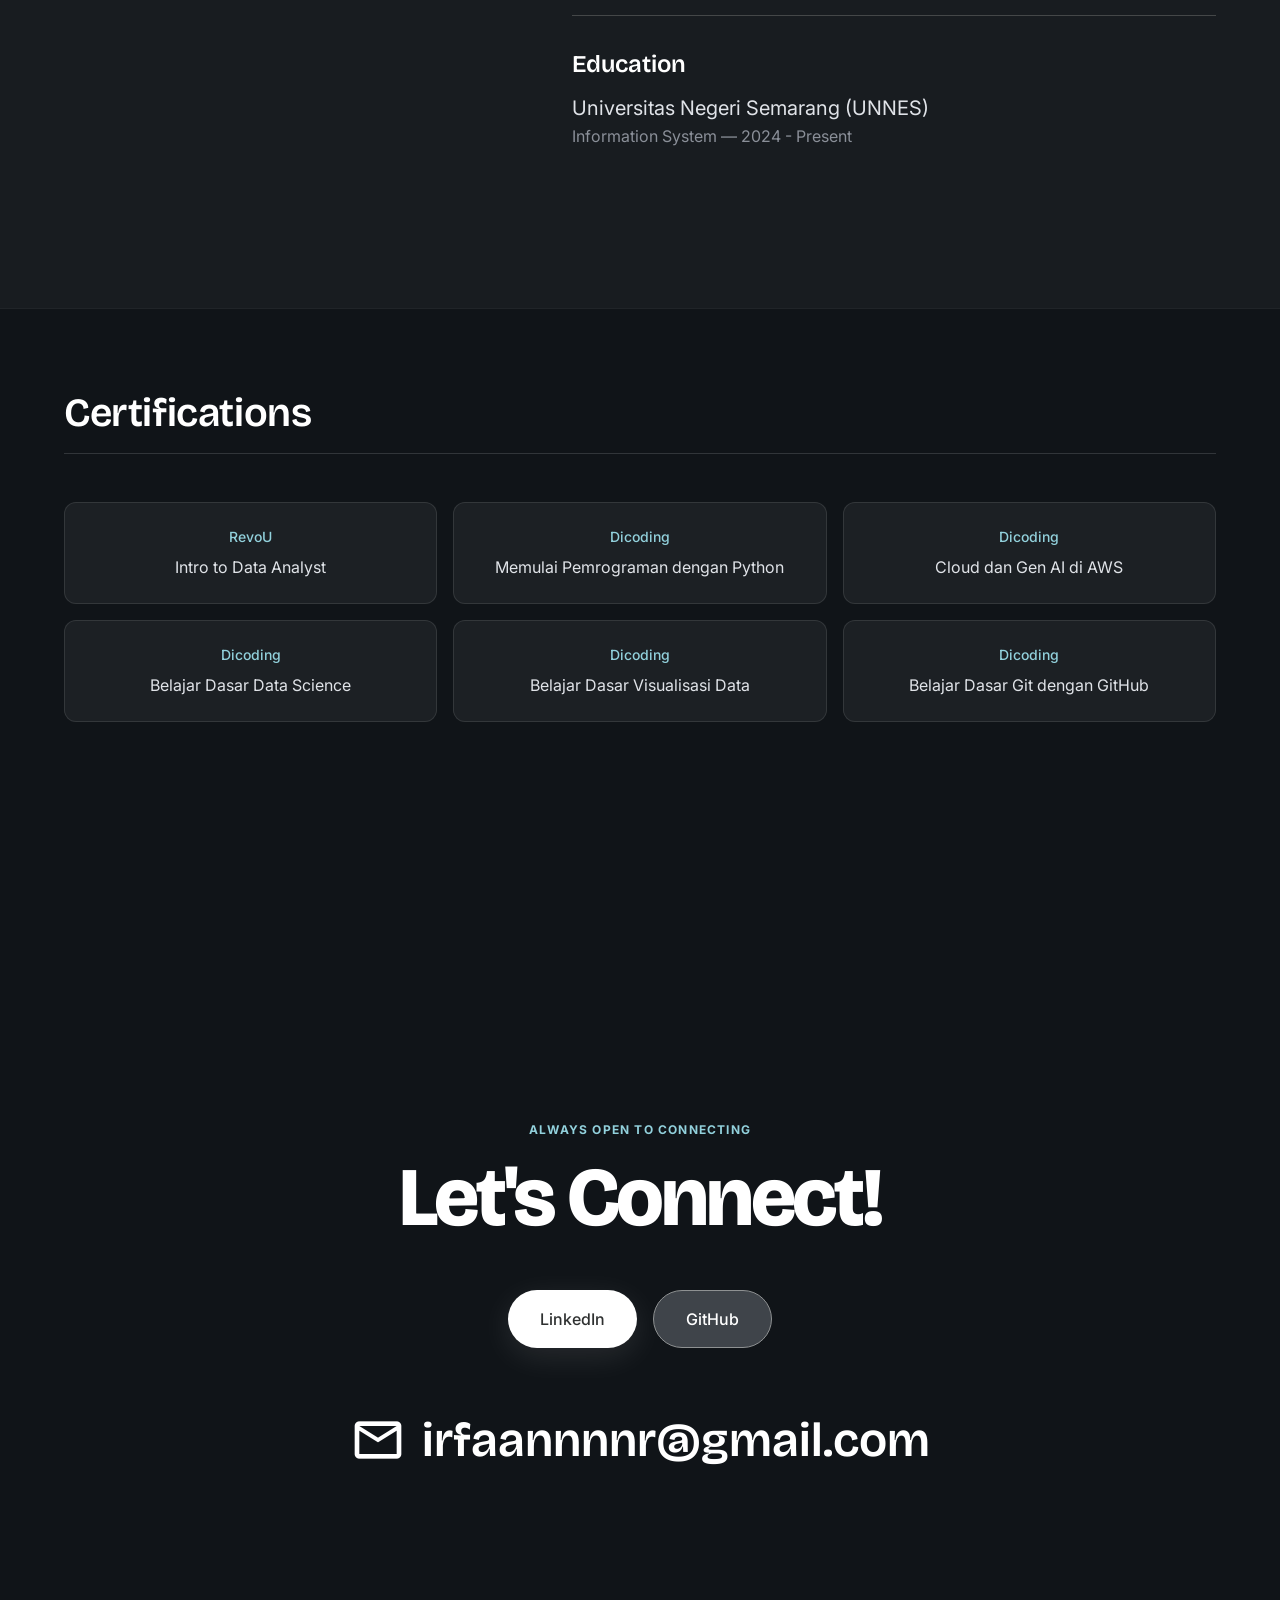
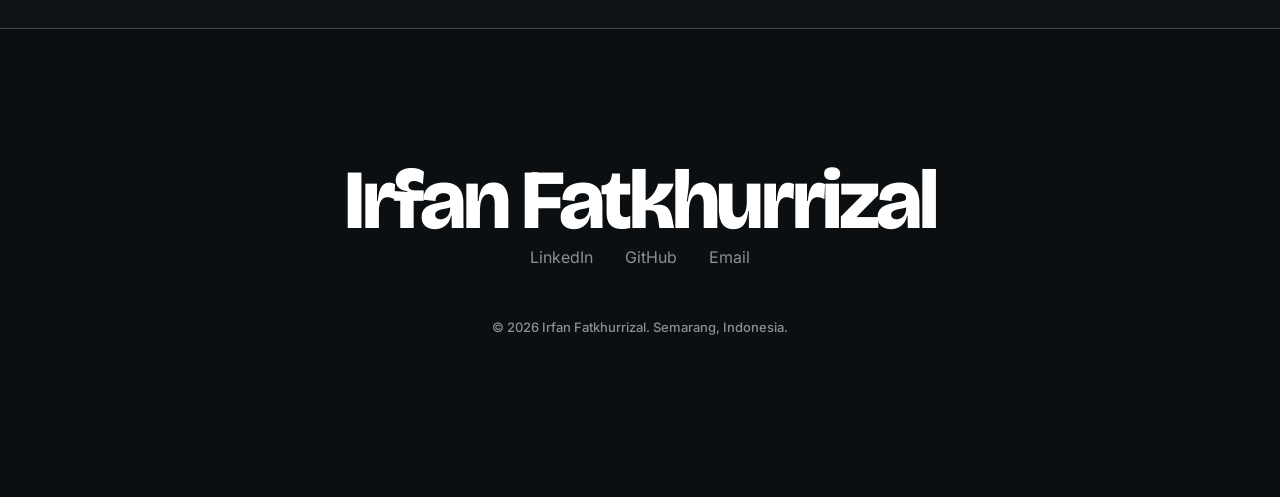
==== commit b36820c1: "feat(portfolio): reorder projects to prioritize AI engineering showcase" ====
--- a/index.html
+++ b/index.html
@@ -87,9 +87,127 @@
       <h2 class="case-studies__heading text-headline-md reveal">Projects</h2>
       <div class="case-studies__grid">
 
-        <!-- 1. PusatKost UNNES -->
-        <div class="project-card card--span-8 reveal reveal-delay-1" id="card-pusatkost">
-          <a href="project-pusatkost.html" class="project-card__image-wrapper project-card__image-wrapper--16x9" style="display: block;">
+        <!-- 1. MathSense-ID -->
+        <div class="project-card card--span-8 reveal reveal-delay-1" id="card-mathsense">
+          <a href="project-mathsense.html" class="project-card__image-wrapper project-card__image-wrapper--16x9" style="display: block;">
+            <div class="project-card__image" style="background-image: url('mathsense-banner.png'); background-position: center;"></div>
+          </a>
+          <div class="project-card__content">
+            <div>
+              <div style="display: flex; align-items: center; justify-content: space-between; flex-wrap: wrap; margin-bottom: 8px;">
+                <span class="project-card__category text-label-caps" style="margin-bottom: 0;">Symbolic AI &amp; NLP</span>
+                <span class="live-badge"><span class="live-badge__dot"></span> Live Demo</span>
+              </div>
+              <h3 class="project-card__title text-headline-sm">
+                <a href="project-mathsense.html" style="color: inherit; text-decoration: none;">MathSense-ID</a>
+              </h3>
+              <p class="project-card__desc text-body-md">
+                Merancang dan mengimplementasikan pipeline penalaran neuro-simbolik untuk menyelesaikan soal cerita matematika bahasa Indonesia menggunakan Rule-Based NER, Graf Pengetahuan (NetworkX), dan SymPy. Berhasil mengeliminasi halusinasi aritmatika pada variasi nilai rupiah dan desimal dengan 95/95 rangkaian pengujian unit Pytest lolos.
+              </p>
+              <div class="project-tags">
+                <span class="project-tag">Python</span>
+                <span class="project-tag">SymPy</span>
+                <span class="project-tag">Knowledge Graph</span>
+                <span class="project-tag">Rule-Based NER</span>
+                <span class="project-tag">Streamlit</span>
+              </div>
+              <div class="project-actions">
+                <a href="project-mathsense.html" class="btn btn--outline btn--sm">
+                  <span class="material-symbols-outlined" style="font-size: 16px; margin-right: 4px;">article</span>
+                  Case Study
+                </a>
+                <a href="https://mathsenseid-solver.streamlit.app/" target="_blank" rel="noopener noreferrer" class="btn btn--live btn--sm">
+                  <span class="material-symbols-outlined" style="font-size: 16px; margin-right: 4px;">rocket_launch</span>
+                  Live Demo
+                </a>
+                <a href="https://github.com/farformbath/mathsense-id-dashboard" target="_blank" rel="noopener noreferrer" class="btn btn--outline btn--sm">
+                  <span class="material-symbols-outlined" style="font-size: 16px; margin-right: 4px;">code</span>
+                  GitHub
+                </a>
+              </div>
+            </div>
+          </div>
+        </div>
+
+        <!-- 2. PecknRun -->
+        <div class="project-card card--span-4 reveal reveal-delay-2" id="card-pecknrun">
+          <a href="project-pecknrun.html" class="project-card__image-wrapper project-card__image-wrapper--4x5" style="display: block;">
+            <div class="project-card__image" style="background-image: url('pecknrun-banner.png'); background-position: center;"></div>
+          </a>
+          <div class="project-card__content">
+            <div>
+              <div style="display: flex; align-items: center; justify-content: space-between; flex-wrap: wrap; margin-bottom: 8px;">
+                <span class="project-card__category text-label-caps" style="margin-bottom: 0;">Backend &amp; AI Engineering</span>
+                <span class="live-badge"><span class="live-badge__dot"></span> Live Demo</span>
+              </div>
+              <h3 class="project-card__title text-headline-sm">
+                <a href="project-pecknrun.html" style="color: inherit; text-decoration: none;">PecknRun</a>
+              </h3>
+              <p class="project-card__desc text-body-md">
+                Merancang arsitektur backend, skema database, dan controller Laravel 13, serta membangun microservice AI internal berbasis Python FastAPI dan RAG (Retrieval-Augmented Generation). Menghubungkan asisten operasional ke gateway LLM untuk mengecek inventaris, transaksi penjualan, dan rujukan SOP merchant secara real-time.
+              </p>
+              <div class="project-tags">
+                <span class="project-tag">Laravel</span>
+                <span class="project-tag">Inertia.js</span>
+                <span class="project-tag">React</span>
+                <span class="project-tag">TypeScript</span>
+                <span class="project-tag">RAG</span>
+              </div>
+              <div class="project-actions">
+                <a href="project-pecknrun.html" class="btn btn--outline btn--sm">
+                  <span class="material-symbols-outlined" style="font-size: 16px; margin-right: 4px;">article</span>
+                  Case Study
+                </a>
+                <a href="https://demopecknrun.web.id" target="_blank" rel="noopener noreferrer" class="btn btn--live btn--sm">
+                  <span class="material-symbols-outlined" style="font-size: 16px; margin-right: 4px;">rocket_launch</span>
+                  Live Demo
+                </a>
+              </div>
+            </div>
+          </div>
+        </div>
+
+        <!-- 3. Revisi Mudah -->
+        <div class="project-card card--span-8 reveal reveal-delay-1" id="card-revisimudah">
+          <a href="project-revisimudah.html" class="project-card__image-wrapper project-card__image-wrapper--16x9" style="display: block;">
+            <div class="project-card__image" style="background-image: url('revisimudah-banner.png'); background-position: center;"></div>
+          </a>
+          <div class="project-card__content">
+            <div>
+              <div style="display: flex; align-items: center; justify-content: space-between; flex-wrap: wrap; margin-bottom: 8px;">
+                <span class="project-card__category text-label-caps" style="margin-bottom: 0;">Audio AI &amp; MCP Server</span>
+                <span style="font-size: 11px; font-weight: 600; color: var(--secondary);">Open Source</span>
+              </div>
+              <h3 class="project-card__title text-headline-sm">
+                <a href="project-revisimudah.html" style="color: inherit; text-decoration: none;">Revisi Mudah — Audio-to-Academic Planning System</a>
+              </h3>
+              <p class="project-card__desc text-body-md">
+                Membangun sistem perencanaan revisi akademik dari rekaman audio bimbingan menggunakan Faster-Whisper, Gemini multimodal, Typer CLI, dan server Model Context Protocol (MCP). Menerapkan verifikasi bukti kutipan verbatim bertimestamp dan batas izin privasi ketat (Zero Silent Cloud Uploads) untuk menghasilkan rencana revisi terstruktur.
+              </p>
+              <div class="project-tags">
+                <span class="project-tag">Faster-Whisper</span>
+                <span class="project-tag">Gemini Multimodal</span>
+                <span class="project-tag">MCP Server</span>
+                <span class="project-tag">Typer CLI</span>
+                <span class="project-tag">Python</span>
+              </div>
+              <div class="project-actions">
+                <a href="project-revisimudah.html" class="btn btn--outline btn--sm">
+                  <span class="material-symbols-outlined" style="font-size: 16px; margin-right: 4px;">article</span>
+                  Case Study
+                </a>
+                <a href="https://github.com/farformbath/revisi-mudah" target="_blank" rel="noopener noreferrer" class="btn btn--outline btn--sm">
+                  <span class="material-symbols-outlined" style="font-size: 16px; margin-right: 4px;">code</span>
+                  GitHub
+                </a>
+              </div>
+            </div>
+          </div>
+        </div>
+
+        <!-- 4. PusatKost UNNES -->
+        <div class="project-card card--span-4 reveal reveal-delay-2" id="card-pusatkost">
+          <a href="project-pusatkost.html" class="project-card__image-wrapper project-card__image-wrapper--4x5" style="display: block;">
             <div class="project-card__image" style="background-image: url('pusatkost-banner.png'); background-position: center;"></div>
           </a>
           <div class="project-card__content">
@@ -125,125 +243,6 @@
             </div>
           </div>
         </div>
-
-        <!-- 2. PecknRun -->
-        <div class="project-card card--span-4 reveal reveal-delay-2" id="card-pecknrun">
-          <a href="project-pecknrun.html" class="project-card__image-wrapper project-card__image-wrapper--4x5" style="display: block;">
-            <div class="project-card__image" style="background-image: url('pecknrun-banner.png'); background-position: center;"></div>
-          </a>
-          <div class="project-card__content">
-            <div>
-              <div style="display: flex; align-items: center; justify-content: space-between; flex-wrap: wrap; margin-bottom: 8px;">
-                <span class="project-card__category text-label-caps" style="margin-bottom: 0;">Backend &amp; AI Engineering</span>
-                <span class="live-badge"><span class="live-badge__dot"></span> Live Demo</span>
-              </div>
-              <h3 class="project-card__title text-headline-sm">
-                <a href="project-pecknrun.html" style="color: inherit; text-decoration: none;">PecknRun</a>
-              </h3>
-              <p class="project-card__desc text-body-md">
-                Merancang arsitektur backend, skema database, dan controller Laravel 13, serta membangun microservice AI internal berbasis Python FastAPI dan RAG (Retrieval-Augmented Generation). Menghubungkan asisten operasional ke gateway LLM untuk mengecek inventaris, transaksi penjualan, dan rujukan SOP merchant secara real-time.
-              </p>
-              <div class="project-tags">
-                <span class="project-tag">Laravel</span>
-                <span class="project-tag">Inertia.js</span>
-                <span class="project-tag">React</span>
-                <span class="project-tag">TypeScript</span>
-                <span class="project-tag">RAG</span>
-              </div>
-              <div class="project-actions">
-                <a href="project-pecknrun.html" class="btn btn--outline btn--sm">
-                  <span class="material-symbols-outlined" style="font-size: 16px; margin-right: 4px;">article</span>
-                  Case Study
-                </a>
-                <a href="https://demopecknrun.web.id" target="_blank" rel="noopener noreferrer" class="btn btn--live btn--sm">
-                  <span class="material-symbols-outlined" style="font-size: 16px; margin-right: 4px;">rocket_launch</span>
-                  Live Demo
-                </a>
-              </div>
-            </div>
-          </div>
-        </div>
-
-        <!-- 3. Revisi Mudah -->
-        <div class="project-card card--span-8 reveal reveal-delay-1" id="card-revisimudah">
-          <a href="project-revisimudah.html" class="project-card__image-wrapper project-card__image-wrapper--16x9" style="display: block;">
-            <div class="project-card__image" style="background-image: url('revisimudah-banner.png'); background-position: center;"></div>
-          </a>
-          <div class="project-card__content">
-            <div>
-              <div style="display: flex; align-items: center; justify-content: space-between; flex-wrap: wrap; margin-bottom: 8px;">
-                <span class="project-card__category text-label-caps" style="margin-bottom: 0;">Audio AI &amp; MCP Server</span>
-                <span style="font-size: 11px; font-weight: 600; color: var(--secondary);">Open Source</span>
-              </div>
-              <h3 class="project-card__title text-headline-sm">
-                <a href="project-revisimudah.html" style="color: inherit; text-decoration: none;">Revisi Mudah — Audio-to-Academic Planning System</a>
-              </h3>
-              <p class="project-card__desc text-body-md">
-                Membangun sistem perencanaan revisi akademik dari rekaman audio bimbingan menggunakan Faster-Whisper, Gemini multimodal, Typer CLI, dan server Model Context Protocol (MCP). Menerapkan verifikasi bukti kutipan verbatim bertimestamp dan batas izin privasi ketat (Zero Silent Cloud Uploads) untuk menghasilkan rencana revisi terstruktur.
-              </p>
-              <div class="project-tags">
-                <span class="project-tag">Faster-Whisper</span>
-                <span class="project-tag">Gemini Multimodal</span>
-                <span class="project-tag">MCP Server</span>
-                <span class="project-tag">Typer CLI</span>
-                <span class="project-tag">Python</span>
-              </div>
-              <div class="project-actions">
-                <a href="project-revisimudah.html" class="btn btn--outline btn--sm">
-                  <span class="material-symbols-outlined" style="font-size: 16px; margin-right: 4px;">article</span>
-                  Case Study
-                </a>
-                <a href="https://github.com/farformbath/revisi-mudah" target="_blank" rel="noopener noreferrer" class="btn btn--outline btn--sm">
-                  <span class="material-symbols-outlined" style="font-size: 16px; margin-right: 4px;">code</span>
-                  GitHub
-                </a>
-              </div>
-            </div>
-          </div>
-        </div>
-
-        <!-- 4. MathSense-ID -->
-        <div class="project-card card--span-4 reveal reveal-delay-2" id="card-mathsense">
-          <a href="project-mathsense.html" class="project-card__image-wrapper project-card__image-wrapper--4x5" style="display: block;">
-            <div class="project-card__image" style="background-image: url('mathsense-banner.png'); background-position: center;"></div>
-          </a>
-          <div class="project-card__content">
-            <div>
-              <div style="display: flex; align-items: center; justify-content: space-between; flex-wrap: wrap; margin-bottom: 8px;">
-                <span class="project-card__category text-label-caps" style="margin-bottom: 0;">Symbolic AI &amp; NLP</span>
-                <span class="live-badge"><span class="live-badge__dot"></span> Live Demo</span>
-              </div>
-              <h3 class="project-card__title text-headline-sm">
-                <a href="project-mathsense.html" style="color: inherit; text-decoration: none;">MathSense-ID</a>
-              </h3>
-              <p class="project-card__desc text-body-md">
-                Merancang dan mengimplementasikan pipeline penalaran neuro-simbolik untuk menyelesaikan soal cerita matematika bahasa Indonesia menggunakan Rule-Based NER, Graf Pengetahuan (NetworkX), dan SymPy. Berhasil mengeliminasi halusinasi aritmatika pada variasi nilai rupiah dan desimal dengan 95/95 rangkaian pengujian unit Pytest lolos.
-              </p>
-              <div class="project-tags">
-                <span class="project-tag">Python</span>
-                <span class="project-tag">SymPy</span>
-                <span class="project-tag">Knowledge Graph</span>
-                <span class="project-tag">Rule-Based NER</span>
-                <span class="project-tag">Streamlit</span>
-              </div>
-              <div class="project-actions">
-                <a href="project-mathsense.html" class="btn btn--outline btn--sm">
-                  <span class="material-symbols-outlined" style="font-size: 16px; margin-right: 4px;">article</span>
-                  Case Study
-                </a>
-                <a href="https://mathsenseid-solver.streamlit.app/" target="_blank" rel="noopener noreferrer" class="btn btn--live btn--sm">
-                  <span class="material-symbols-outlined" style="font-size: 16px; margin-right: 4px;">rocket_launch</span>
-                  Live Demo
-                </a>
-                <a href="https://github.com/farformbath/mathsense-id-dashboard" target="_blank" rel="noopener noreferrer" class="btn btn--outline btn--sm">
-                  <span class="material-symbols-outlined" style="font-size: 16px; margin-right: 4px;">code</span>
-                  GitHub
-                </a>
-              </div>
-            </div>
-          </div>
-        </div>
-
         <!-- 5. Review Bombing KAI Access -->
         <div class="project-card card--span-6 reveal reveal-delay-1" id="card-kai">
           <a href="project-kai-reviewbombing.html" class="project-card__image-wrapper project-card__image-wrapper--video" style="display: block;">
